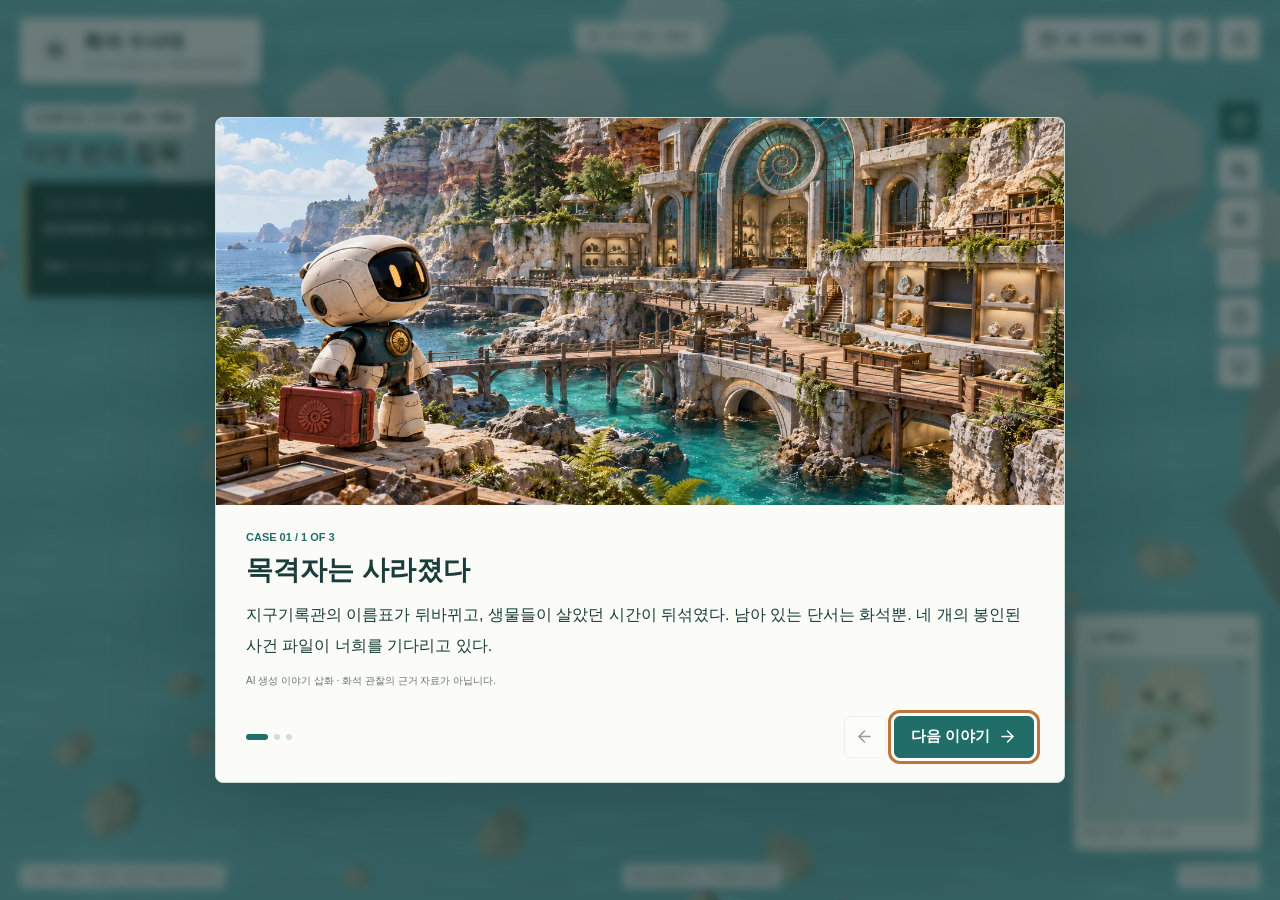
==== fossil-detectives/index.html @ 4c0cd59b "Polish learning landmarks and add isolated presentation mode" ====
<!doctype html>
<html lang="ko">
<head>
<meta charset="utf-8"><meta name="viewport" content="width=device-width,initial-scale=1,viewport-fit=cover">
<meta name="theme-color" content="#183d3a"><title>화석 수사대 | 시간이 뒤엉킨 날</title>
<link rel="icon" href="data:,">
<style>
:root{--ink:#193d3a;--muted:#657570;--paper:#f6f8f5;--line:#dce4df;--teal:#216e68;--coral:#be594a;--gold:#e6b950;--blue:#3b758f;--shadow:0 8px 32px #092e3224;color-scheme:light;font-family:'Pretendard','Malgun Gothic',sans-serif;font-size:15px;letter-spacing:0}*{box-sizing:border-box}body{margin:0;color:var(--ink);background:#c6e1e3}button,a,input,textarea,select{-webkit-tap-highlight-color:transparent}button,input,textarea,select{font:inherit}button,a{touch-action:manipulation}button{cursor:pointer;border:1px solid var(--line);color:var(--ink);background:#fff;border-radius:6px;min-height:42px;padding:10px 16px;font-weight:700;display:inline-flex;align-items:center;justify-content:center;gap:8px}button:hover{background:#edf4ef}button:disabled{cursor:default;opacity:.48}button:focus-visible,a:focus-visible,input:focus-visible,textarea:focus-visible,select:focus-visible{outline:3px solid #bd763e;outline-offset:3px}button.primary{background:var(--teal);color:#fff;border-color:var(--teal)}button.primary:hover{background:#18544f}button.accent{background:var(--gold);border-color:var(--gold)}a{color:#25678a}svg.lucide{width:19px;height:19px;stroke-width:1.8;flex-shrink:0}.icon{width:42px;height:42px;padding:9px}.icon[aria-pressed=true]{background:var(--teal);color:#fff}.hidden,[hidden]{display:none!important}.eyebrow{font-size:11px;font-weight:800;letter-spacing:0;text-transform:uppercase;color:var(--teal)}.muted{color:var(--muted)}h1,h2,h3,p{margin:0}p{line-height:1.8}#world{position:fixed;inset:0;width:100%;height:100%;touch-action:none;outline:none}#world canvas{width:100%;height:100%;display:block}.hud{position:fixed;z-index:4;pointer-events:none}.hud button,.hud select,.hud a,.hud canvas{pointer-events:auto}.topbar{top:18px;left:20px;right:20px;display:flex;justify-content:space-between;gap:12px;align-items:flex-start}.brand{display:flex;gap:12px;align-items:center;background:#ffffffec;border:1px solid #ffffffc0;box-shadow:var(--shadow);padding:10px 17px;border-radius:6px}.brandmark{width:34px;height:34px;border:1px solid #cedbd2;border-radius:50%;display:grid;place-items:center}.brand h1{font-size:19px}.brand small{display:block;color:var(--muted);font-size:10px;margin-top:3px;letter-spacing:0}.topactions{display:flex;gap:7px;align-items:center}.topactions button{box-shadow:var(--shadow);background:#fffffff0}.chaptertab{font-size:13px}.objective{top:105px;left:24px;max-width:300px}.objective .place{font-size:12px;font-weight:700;color:#305154;background:#ffffffda;display:inline-block;padding:5px 9px;border-radius:3px;margin-bottom:7px}.objective h2{font-size:24px;line-height:1.25;text-shadow:0 2px 9px #fff;margin-bottom:13px}.mission{background:#183d3af0;color:#fff;border-left:3px solid var(--gold);padding:14px 17px;box-shadow:var(--shadow);border-radius:0 5px 5px 0}.mission small{color:#b5d0c6;font-size:11px;display:block;margin-bottom:7px}.mission p{font-size:14px;line-height:1.6}.mission-bottom button{flex-shrink:0;white-space:nowrap}.mission-bottom{display:flex;justify-content:space-between;align-items:center;gap:12px;margin-top:10px}.mission-dots{display:flex;gap:5px}.mission-dots span{width:22px;height:3px;background:#64867f}.mission-dots span.done{background:var(--gold)}.mission-dots span.active{background:#e3efeb}.mission button{padding:6px 10px;font-size:12px;min-height:32px;background:#2d5752;border-color:#5e837b;color:white}.tools{top:100px;right:20px;display:flex;flex-direction:column;gap:7px}.tools button{background:#fffffff0;box-shadow:var(--shadow)}.tools .selected{background:var(--teal);color:#fff}.minimap{right:20px;bottom:50px;width:186px;background:#f7faf3ec;padding:9px;border:1px solid #ffffffa8;border-radius:6px;box-shadow:var(--shadow)}.minimap header{display:flex;justify-content:space-between;font-size:10px;font-weight:800;margin-bottom:5px}.minimap canvas{width:166px;height:166px;display:block;cursor:crosshair;touch-action:none}.minimap small{display:block;margin-top:3px;font-size:10px;color:var(--muted)}.interact{left:50%;bottom:54px;transform:translateX(-50%);white-space:nowrap}.interact button{background:#fff;box-shadow:var(--shadow);padding:12px 18px;font-size:15px;border:2px solid var(--gold);min-height:56px}.interact kbd{font:700 15px sans-serif;background:#e9efea;padding:5px 8px;border-radius:4px;margin-left:8px}.crosshair{position:fixed;left:50%;top:50%;color:white;pointer-events:none;opacity:.7;z-index:3;font-size:20px}.bottomline{left:20px;right:20px;bottom:12px;display:flex;justify-content:space-between;gap:15px;color:#42615c;font-size:10px}.bottomline span{background:#ffffffd9;padding:5px 8px;border-radius:3px}.compass{left:50%;top:22px;transform:translateX(-50%);font-size:11px;color:#234b4a;background:#ffffffda;padding:7px 15px;border-radius:4px}.toast{position:fixed;bottom:126px;left:50%;transform:translateX(-50%);z-index:50;background:#143d39f2;color:white;border:1px solid #638b7c;padding:13px 20px;border-radius:6px;max-width:min(580px,90vw);text-align:center;box-shadow:var(--shadow);font-size:14px}.worldlabel{position:absolute;transform:translate(-50%,-100%);pointer-events:none;text-align:center;white-space:nowrap;filter:drop-shadow(0 2px 3px #15392d33)}.worldlabel span{display:inline-block;background:#fffde8f0;color:#295048;border-radius:3px;padding:5px 9px;font-size:11px;font-weight:700;border:1px solid #ffffff}.worldlabel b{display:block;color:var(--gold);font-size:22px;text-shadow:0 1px 3px #16251d}.touchpad{left:20px;bottom:58px;width:124px;height:124px;display:grid;grid-template:repeat(3,1fr)/repeat(3,1fr);gap:3px}.touchpad button{padding:0;min-height:36px;background:#ffffffe5;touch-action:none}.touchpad .up{grid-area:1/2}.touchpad .left{grid-area:2/1}.touchpad .down{grid-area:3/2}.touchpad .right{grid-area:2/3}.touchpad .center{grid-area:2/2;background:#f0c866;color:#3e402b;font-size:10px;display:grid;place-items:center;border-radius:50%;width:24px;height:24px;align-self:center;justify-self:center}.touchpad{display:none}@media(pointer:coarse){.touchpad{display:grid}}
dialog{border:1px solid #d0ddd5;padding:0;border-radius:8px;max-width:calc(100vw - 32px);max-height:calc(100dvh - 32px);color:var(--ink);box-shadow:0 30px 100px #0b26274a;background:#fff}dialog::backdrop{background:#10272599;backdrop-filter:blur(5px)}.dialog-head{display:flex;justify-content:space-between;align-items:center;gap:15px;padding:20px 24px;border-bottom:1px solid var(--line)}.dialog-head h2{font-size:20px}.dialog-body{padding:24px;max-height:70dvh;overflow:auto}.dialog-body p{margin:10px 0}.dialog-actions{display:flex;justify-content:space-between;gap:10px;padding:16px 24px;border-top:1px solid var(--line)}#story{width:850px;background:#fbfcf7;overflow:auto}#story img{display:block;width:100%;height:min(43vh,420px);object-fit:cover}#story .story-copy{padding:22px 30px 12px}.story-copy h2{font-size:27px;margin:8px 0 12px}.story-copy p{font-size:16px;line-height:1.9}.story-copy .story-kind{font-size:10px;color:var(--muted);margin-top:10px}#story .dialog-actions{border:0;padding:14px 30px 24px;align-items:center}.progressline{display:flex;gap:6px}.progressline span{width:6px;height:6px;background:#d2ded4;border-radius:50%}.progressline span.on{background:var(--teal);width:22px;border-radius:3px}#npc{width:560px}.speaker{display:flex;align-items:center;gap:10px}.echo-face{width:47px;height:37px;background:#e5e4d5;border-radius:13px;display:flex;align-items:center;justify-content:center;gap:6px;box-shadow:inset 0 -4px #b9c6bd}.echo-face:before,.echo-face:after{content:'';width:5px;height:14px;background:#b7841b;border-radius:3px}.chapter-grid{display:grid;grid-template-columns:1fr 1fr;gap:14px}.chapter-choice{display:block;padding:0;overflow:hidden;text-align:left}.chapter-choice img{width:100%;aspect-ratio:16/9;object-fit:cover;display:block}.chapter-choice div{padding:14px}.chapter-choice small{font-size:11px;color:var(--muted)}.chapter-choice h3{font-size:16px;margin:5px 0}.checklist{display:grid;gap:13px;margin:16px 0}.checklist label{display:flex;align-items:flex-start;gap:9px;line-height:1.6}.checklist input{margin-top:5px;accent-color:var(--teal)}.record-row{border-bottom:1px solid var(--line);padding:18px 0}.record-row h3{font-size:16px;margin-bottom:8px}.record-row dl{margin:0}.record-row dt{font-size:12px;color:var(--muted);margin-top:10px}.record-row dd{margin:4px 0;font-size:14px;white-space:pre-wrap;overflow-wrap:anywhere}select,textarea,input[type=text],input[type=number]{border:1px solid #bbcfc5;background:#fff;color:var(--ink);border-radius:5px;padding:10px 12px;width:100%;min-height:44px}textarea{min-height:105px;resize:vertical;line-height:1.8}input[type=range]{width:100%;accent-color:var(--teal)}input[type=checkbox]{accent-color:var(--teal)}.field{display:block;margin:18px 0}.field>span{display:block;font-weight:700;font-size:14px;margin-bottom:8px}.field>small{display:block;color:var(--muted);font-size:12px;line-height:1.7;margin:7px 0}.note{padding:13px 17px;background:#edf5f1;border-left:3px solid var(--teal);font-size:13px;line-height:1.8;margin:16px 0}.note.warn{background:#fff5e3;border-color:#c39134}.pill{font-size:11px;color:var(--teal);background:#e5f2eb;padding:4px 7px;border-radius:3px}.pill.warn{color:#966520;background:#fcf0d7}#inquiry{background:#f6f8f5;min-height:100dvh}.inquiry-head{background:#fff;border-bottom:1px solid var(--line);padding:15px 28px;display:flex;align-items:center;justify-content:space-between;gap:20px;position:sticky;top:0;z-index:8}.inquiry-head a{display:flex;align-items:center;gap:8px;font-weight:700;font-size:14px;text-decoration:none}.inquiry-head small{color:var(--muted);font-size:11px}.inquiry-wrap{max-width:1100px;margin:auto;padding:38px 30px 90px}.inquiry-wrap h1{font-size:29px;line-height:1.35;margin:8px 0 15px}.inquiry-wrap h2{font-size:20px;margin:23px 0 14px}.inquiry-wrap h3{font-size:17px}.inquiry-title{padding-bottom:24px;border-bottom:1px solid var(--line);margin-bottom:26px}.inquiry-title p{font-size:15px;max-width:800px}.inquiry-content{display:grid;grid-template-columns:minmax(0,1.1fr) minmax(0,1fr);gap:35px}.inquiry-content>section{min-width:0}.inquiry-content img{max-width:100%}.inquiry-content figure{margin:0}.inquiry-content figcaption{font-size:11px;color:var(--muted);line-height:1.7;margin:8px 0}.reference-img{width:100%;display:block;border:1px solid var(--line);background:#fff}.source-link{font-size:12px;line-height:1.8}.source-link a{overflow-wrap:anywhere}.evidence-item{margin:13px 0;padding:15px 0;border-bottom:1px solid var(--line)}.evidence-item h3{font-size:15px;margin-bottom:7px}.evidence-item p{font-size:14px;line-height:1.8}.field-row{display:grid;grid-template-columns:1fr 1fr;gap:15px}.field-row .field{margin:10px 0}.submitbar{padding-top:24px;margin-top:26px;border-top:1px solid var(--line);display:flex;align-items:center;gap:12px;justify-content:space-between;flex-wrap:wrap}.save-indicator{font-size:12px;color:var(--muted)}.feedback{margin-top:13px;line-height:1.8;color:#8b4e28}.hint{background:#fff;padding:16px 20px;margin-top:20px;border:1px solid var(--line);border-radius:5px}.hint p{font-size:13px}.hint summary{cursor:pointer;font-size:14px;font-weight:700}.scale-strip{height:56px;display:flex;border:1px solid #95a9a1;margin:24px 0 8px;background:white}.scale-strip>div{height:100%;position:relative;border-right:1px solid white;min-width:0}.scale-legend{display:grid;grid-template-columns:1fr 1fr;gap:8px;font-size:12px}.swatch{display:inline-block;width:10px;height:10px;margin-right:6px}.timeline-editor{display:grid;grid-template-columns:1fr 80px;gap:10px;align-items:center;margin:9px 0}.photo-stage{height:340px;overflow:auto;background:#e7ece7;border:1px solid #cbd8d0;display:flex;align-items:flex-start;justify-content:flex-start}.photo-stage img{width:100%;height:100%;object-fit:contain;max-width:none;transform-origin:0 0;flex-shrink:0}.specimen-tabs{display:flex;gap:6px;margin-bottom:12px;flex-wrap:wrap}.specimen-tabs button{font-size:12px;min-height:36px;padding:7px 10px}.specimen-tabs button[aria-pressed=true]{background:var(--teal);color:white}.sketch{width:100%;height:210px;background:#fff;display:block;border:1px solid var(--line);border-radius:4px;touch-action:none}.sketch-tools{display:flex;gap:6px;justify-content:flex-end;margin:7px 0}.evidence-map{display:grid;grid-template-columns:repeat(4,1fr);gap:8px;margin:15px 0}.era-column{border-top:5px solid #69968b;background:#fff;padding:12px;border-radius:0 0 5px 5px;min-width:0}.era-column h3{font-size:14px}.era-column p{font-size:12px}.era-column textarea{font-size:12px;min-height:140px}.smallprint{font-size:11px;color:var(--muted);line-height:1.8}.loading{position:fixed;inset:0;background:#f2f7f1;z-index:3;display:flex;align-items:center;justify-content:center;flex-direction:column;gap:12px}.loading h2{font-size:22px}#app-credit{font-size:10px;color:#6e7e74;text-align:center;padding:20px;line-height:1.8}.tour-stage{font-size:13px;line-height:1.9;margin:12px 0}.tour-stage kbd{font:700 12px sans-serif;background:#e6ede7;padding:3px 5px;border-radius:3px}.settings-row{display:flex;gap:12px;align-items:center;margin:17px 0}.settings-row span{flex:1}.settings-row select{width:150px}.actionrow{display:flex;gap:8px;align-items:center;flex-wrap:wrap}.table-wrap{overflow-x:auto}table{width:100%;border-collapse:collapse;font-size:13px}th,td{border-bottom:1px solid var(--line);padding:12px 8px;text-align:left;vertical-align:top}th{color:var(--muted);font-weight:700;background:#edf3ef}#error-banner{position:fixed;z-index:100;inset:25%;background:#fff;padding:25px;border:2px solid #ac593f;border-radius:7px}#teacher .dialog-body{max-width:780px}.mobile-map-toggle{display:none}
@media(min-width:1000px){body.inquiry-mode{zoom:1.1}}@media(min-width:1000px) and (min-height:900px){body.inquiry-mode{zoom:1.35}}@media(max-width:800px){.topbar{top:12px;left:12px;right:12px}.brand{padding:9px 12px;gap:8px}.brand h1{font-size:16px}.brand small{font-size:9px}.brandmark{display:none}.topactions .btnlabel{display:none}.chaptertab{padding:8px 11px}.compass{display:none}.objective{left:14px;top:88px;max-width:250px}.objective h2{font-size:21px}.tools{right:12px;top:82px}.minimap{width:142px;bottom:48px;right:12px;padding:7px}.minimap canvas{width:126px;height:126px}.minimap small{display:none}.bottomline{left:12px;right:12px}.bottomline .credit-short{display:none}.inquiry-content{grid-template-columns:1fr;gap:22px}.inquiry-wrap{padding:25px 20px 65px}.inquiry-head{padding:12px 18px}.inquiry-wrap h1{font-size:26px}.evidence-map{grid-template-columns:1fr 1fr}.photo-stage{height:300px}}
@media(max-width:480px){.topactions{gap:4px}.topactions .chaptertab{min-width:54px}.topactions button{height:40px;min-height:40px}.topactions #journalBtn{display:none}.brand small{max-width:140px}.objective{top:82px;max-width:220px}.objective h2{font-size:19px;margin-bottom:9px}.mission{padding:11px 13px}.mission p{font-size:12px}.mission-bottom{margin-top:7px;gap:7px}.mission-dots span{width:17px}.tools{top:83px;right:10px}.tools button{width:37px;height:37px;min-height:37px}.minimap{width:115px;padding:5px}.minimap canvas{width:103px;height:103px}.minimap header{font-size:9px}.interact{bottom:194px;max-width:95vw}.interact button{font-size:13px;min-height:44px;padding:8px 11px}.interact kbd{display:none}.touchpad{width:114px;height:114px;left:12px;bottom:49px}.bottomline{font-size:9px}.bottomline .map-note{max-width:250px}.chapter-grid{grid-template-columns:1fr}#story img{height:30vh}#story .story-copy{padding:20px}.story-copy h2{font-size:23px}.story-copy p{font-size:14px}.dialog-actions{padding:14px 20px}#story .dialog-actions{padding:10px 20px 20px}.dialog-body{padding:19px}.dialog-head{padding:15px 19px}.dialog-head h2{font-size:18px}.inquiry-wrap{padding:24px 16px 60px}.inquiry-head small{display:none}.field-row{grid-template-columns:1fr}.evidence-map{grid-template-columns:1fr}.submitbar{align-items:stretch}.submitbar button{width:100%}.photo-stage{height:265px}.toast{bottom:247px;font-size:12px}.inquiry-title{margin-bottom:19px}.inquiry-title p{font-size:14px}}
@media(max-height:550px) and (min-width:600px){.objective{top:80px;max-width:230px}.objective h2{font-size:17px;margin-bottom:6px}.mission{padding:9px 12px}.mission p{font-size:12px}.minimap{bottom:35px;width:120px}.minimap canvas{width:100px;height:100px}.tools{top:80px;flex-direction:row}.tools button{width:34px;height:34px;min-height:34px}.interact{bottom:43px}.touchpad{bottom:36px;width:108px;height:108px}.bottomline{bottom:5px}#story{width:850px;display:grid;grid-template-columns:1fr 1fr}#story:not([open]){display:none}#story img{height:100%;min-height:270px;grid-row:1/3}#story .story-copy{padding:16px 20px 5px}.story-copy h2{font-size:21px}.story-copy p{font-size:13px}#story .dialog-actions{padding:9px 20px 15px}.brand{padding:7px 11px}}
@media(max-height:550px) and (min-width:600px){.objective .place{display:none}.mission-dots span{width:17px}}
@media(prefers-reduced-motion:reduce){*{scroll-behavior:auto!important;animation:none!important;transition:none!important}}
@media print{body{background:white}.hud,#world,dialog,.inquiry-head,.submitbar,.hint,.sketch-tools{display:none!important}#inquiry{display:block!important}.inquiry-wrap{padding:0;max-width:none}textarea{height:auto;min-height:80px}.inquiry-content{display:block}#printout{display:block!important;white-space:pre-wrap;line-height:1.8;color:black;font-size:12px}body.print-records #inquiry{display:none!important}}
.destination-list{display:grid;grid-template-columns:1fr 1fr;gap:9px}.destination{justify-content:flex-start;text-align:left;min-width:0;padding:12px}.destination>span:nth-child(2){flex:1;min-width:0}.destination b{display:block;font-size:13px;overflow-wrap:anywhere}.destination small{display:block;font-size:11px;color:var(--muted);margin-top:4px}.destination-badge{display:grid;place-items:center;background:#e3efe5;width:30px;height:30px;flex-shrink:0;border-radius:4px}.minimap header{align-items:center}.minimap #destinationsBtn{min-height:28px;padding:2px 4px;gap:3px;font-size:10px;background:transparent;border:0}.minimap #destinationsBtn svg{width:14px;height:14px}@media(max-width:480px){.destination-list{grid-template-columns:1fr}.minimap #destinationsBtn{font-size:9px}}
.opening-view{position:fixed;inset:0;z-index:25;pointer-events:none;border-top:34px solid #132c32;border-bottom:34px solid #132c32}.opening-caption{position:absolute;left:5%;right:5%;bottom:5%;padding:20px 24px;background:#142f35ed;color:#fff;max-width:740px;border-left:4px solid #e6b950}.opening-caption h2{font-size:27px;margin:8px 0}.opening-caption p{font-size:16px;line-height:1.7}.opening-caption small{color:#e3c777}.opening-view button{position:absolute;right:20px;top:18px;pointer-events:auto}.opening-track{height:3px;background:#ffffff35;margin-top:15px}.opening-track i{display:block;height:100%;background:#e6b950;width:0}.touring .hud,.touring .crosshair{visibility:hidden}@media(max-width:600px){.opening-caption{padding:15px;bottom:10%}.opening-caption h2{font-size:21px}.opening-caption p{font-size:14px}}
</style>
<link rel="stylesheet" href="assets/evidence/marine-guide.css">
<link rel="stylesheet" href="assets/presentation/tools.css"><script src="assets/presentation/tools.js"></script><script src="assets/presentation/fossil.js"></script>
</head>
<body>
<div id="mapApp">
<div id="world" tabindex="0" aria-label="화석 수사대 탐사 공간"></div>
<div id="loading" class="loading"><span class="eyebrow">FOSSIL DETECTIVES</span><h2>지구의 기록을 여는 중</h2><p>시간이 뒤엉킨 날</p></div>
<div id="labels" class="hud" style="inset:0"></div>
<header class="hud topbar"><div class="brand"><div class="brandmark"><i data-lucide="shell"></i></div><div><h1>화석 수사대</h1><small>시간이 뒤엉킨 날 · ECHO ARCHIVE</small></div></div><div class="topactions"><button id="chapterBtn" class="chaptertab" title="사건 파일 선택"><i data-lucide="folder-open"></i><span id="chapterNumber">01</span><span class="btnlabel">사건 파일</span></button><button id="journalBtn" class="icon" title="수사 기록" aria-label="수사 기록"><i data-lucide="notebook-pen"></i></button><button id="settingsBtn" class="icon" title="설정" aria-label="설정"><i data-lucide="sliders-horizontal"></i></button></div></header>
<div class="hud compass" id="compass">N · 지구 생명 기록관</div>
<aside class="hud objective"><span class="place" id="place">CASE 01 / 생명 기록관</span><h2 id="chapterName">다섯 번의 침묵</h2><div class="mission"><small id="missionLabel">현재 임무</small><p id="missionText">ECHO에게 사건 파일 받기</p><div class="mission-bottom"><div class="mission-dots" id="missionDots"></div><button id="cruiseBtn" title="현재 임무 장소로 자동 이동"><i data-lucide="navigation"></i><span id="cruiseText">다음 장소</span></button></div></div></aside>
<div class="hud tools"><button class="icon selected" id="overviewBtn" title="탐사 시점" aria-label="탐사 시점"><i data-lucide="orbit"></i></button><button class="icon" id="followBtn" title="캐릭터 뒤에서 보기" aria-label="캐릭터 뒤에서 보기"><i data-lucide="footprints"></i></button><button class="icon" id="firstBtn" title="1인칭 시점" aria-label="1인칭 시점"><i data-lucide="eye"></i></button><button class="icon" id="fullBtn" title="전체 화면" aria-label="전체 화면"><i data-lucide="maximize"></i></button><button class="icon" id="helpBtn" title="조작 안내" aria-label="조작 안내"><i data-lucide="circle-help"></i></button></div>
<div id="crosshair" class="crosshair hidden">+</div>
<div class="hud touchpad" aria-label="이동 버튼"><button class="up" data-move="w" aria-label="앞으로"><i data-lucide="chevron-up"></i></button><button class="left" data-move="a" aria-label="왼쪽으로"><i data-lucide="chevron-left"></i></button><span class="center">N</span><button class="right" data-move="d" aria-label="오른쪽으로"><i data-lucide="chevron-right"></i></button><button class="down" data-move="s" aria-label="뒤로"><i data-lucide="chevron-down"></i></button></div>
<div class="hud interact hidden" id="interact"><button id="interactBtn"><i data-lucide="messages-square"></i><span id="interactText">ECHO와 대화하기</span><kbd>E</kbd></button></div>
<aside class="hud minimap"><header><button id="destinationsBtn" title="목적지 목록" aria-label="목적지 목록"><i data-lucide="list"></i> 목적지</button><span id="mapProgress">0 / 4</span></header><canvas id="minimap" width="332" height="332" aria-label="탐사 경로 지도. 목적지 선택" tabindex="0"></canvas><small id="routeStatus">기록관 해안 탐사로</small></aside>
<footer class="hud bottomline"><span class="map-note">가상 기록관 · 지층과 경관은 탐사용 재구성</span><span class="credit-short">AI와과학을IT다 · © 2026 조승재</span><span id="savedState">이 기기에 저장</span></footer>
</div>
<main id="inquiry" hidden><header class="inquiry-head"><a id="mapReturn" href="./"><i data-lucide="arrow-left"></i>탐사 현장으로</a><small>화석 수사대 / 증거 분석실</small><button id="inquiryJournal" class="icon" title="이전 수사 기록" aria-label="이전 수사 기록"><i data-lucide="notebook-pen"></i></button></header><article class="inquiry-wrap" id="inquiryBody"></article><footer id="app-credit">© 2026 조승재(과학이조선생) · 해누리중학교 · AI와과학을IT다<br>시나리오: 제공된 「화석 수사대: 시간이 뒤엉킨 날」 · 최종 업데이트 2026-10-12</footer></main>
<dialog id="story" aria-labelledby="storyTitle"><img id="storyImage" alt="ECHO와 지구기록관의 가상 이야기 장면"><div class="story-copy"><span class="eyebrow" id="storyKicker"></span><h2 id="storyTitle"></h2><p id="storyText"></p><p class="story-kind">AI 생성 이야기 삽화 · 화석 관찰의 근거 자료가 아닙니다.</p></div><div class="dialog-actions"><div class="progressline" id="storyDots"></div><div class="actionrow"><button id="storyPrev" class="icon" aria-label="이전 이야기" title="이전 이야기"><i data-lucide="arrow-left"></i></button><button id="storyNext" class="primary">다음 이야기 <i data-lucide="arrow-right"></i></button></div></div></dialog>
<dialog id="npc" aria-labelledby="npcTitle"><header class="dialog-head"><div class="speaker"><div class="echo-face"></div><div><span class="eyebrow" id="npcRole">기록 안내 로봇</span><h2 id="npcTitle">ECHO</h2></div></div><button class="icon" data-close="npc" aria-label="대화 닫기"><i data-lucide="x"></i></button></header><div class="dialog-body"><p id="npcText"></p><div id="npcNote" class="note"></div></div><div class="dialog-actions"><button data-close="npc">나중에</button><button id="npcAction" class="primary">사건 파일 받기<i data-lucide="arrow-right"></i></button></div></dialog>
<dialog id="chapters" aria-labelledby="chaptersTitle"><header class="dialog-head"><div><span class="eyebrow">EARTH ARCHIVE</span><h2 id="chaptersTitle">네 개의 사건 파일</h2></div><button class="icon" data-close="chapters" aria-label="닫기"><i data-lucide="x"></i></button></header><div class="dialog-body"><div class="chapter-grid" id="chapterGrid"></div></div></dialog>
<dialog id="journal" aria-labelledby="journalTitle" style="width:750px"><header class="dialog-head"><h2 id="journalTitle">수사 기록</h2><button class="icon" data-close="journal" aria-label="닫기"><i data-lucide="x"></i></button></header><div class="dialog-body" id="journalBody"></div><div class="dialog-actions"><button id="exportBtn"><i data-lucide="download"></i>기록 내보내기</button><button id="printBtn"><i data-lucide="printer"></i>인쇄</button></div></dialog>
<dialog id="settings" aria-labelledby="settingsTitle" style="width:440px"><header class="dialog-head"><h2 id="settingsTitle">탐사 설정</h2><button class="icon" data-close="settings" aria-label="닫기"><i data-lucide="x"></i></button></header><div class="dialog-body"><label class="settings-row"><span>그래픽</span><select id="quality"><option value="standard">표준</option><option value="high">고화질</option><option value="low">경량</option></select></label><label class="settings-row"><span>환경 움직임</span><input id="motion" type="checkbox" checked></label><label class="settings-row"><span>이동 속도</span><select id="speed"><option value="4.5">천천히</option><option value="7">보통</option><option value="11">빠르게</option></select></label><div class="actionrow"><button id="replayBtn"><i data-lucide="book-open"></i>이야기 다시 보기</button><button id="teacherBtn"><i data-lucide="presentation"></i>교사 자료</button></div><label class="field"><span>기록 가져오기</span><input type="file" id="importFile" accept="application/json,.json"></label><p class="smallprint">이 기기의 브라우저에 저장됩니다. 서버·AI API·학급 공유에는 연결되어 있지 않습니다.</p></div></dialog>
<dialog id="help" aria-labelledby="helpTitle" style="width:520px"><header class="dialog-head"><h2 id="helpTitle">첫 탐사 안내</h2><button class="icon" data-close="help" aria-label="닫기"><i data-lucide="x"></i></button></header><div class="dialog-body"><p>길 끝에는 답이 아니라, 확인할 증거가 있어.</p><div class="tour-stage"><strong>1. 이동</strong><br><kbd>W A S D</kbd> 또는 방향키. 태블릿은 왼쪽 아래 방향 버튼.</div><div class="tour-stage"><strong>2. 둘러보기</strong><br>빈 공간을 누른 채 드래그하면 좌우·상하 시점이 바뀝니다. 휠로 거리를 조절합니다.</div><div class="tour-stage"><strong>3. 조사</strong><br>표식 가까이에서 <kbd>E</kbd> 또는 ‘조사하기’. 탐구는 별도 분석 화면에서 이어집니다.</div><div class="tour-stage"><strong>4. 길이 낯설다면</strong><br>‘다음 장소’ 또는 미니맵의 번호를 선택하세요. 자동 이동 중 방향키를 누르면 직접 이동합니다.</div><p class="smallprint">이동 속도·힌트 사용·탐사 순서는 평가 점수가 아닙니다.</p></div><div class="dialog-actions"><button data-close="help">직접 탐사</button><button id="tourGo" class="primary">ECHO에게 이동<i data-lucide="navigation"></i></button></div></dialog>
<dialog id="teacher" aria-labelledby="teacherTitle"><header class="dialog-head"><h2 id="teacherTitle">수업 운영 · 자료 출처</h2><button class="icon" data-close="teacher" aria-label="닫기"><i data-lucide="x"></i></button></header><div class="dialog-body" id="teacherBody"></div></dialog>
<dialog id="destinations" aria-labelledby="destinationTitle"><header class="dialog-head"><h2 id="destinationTitle">탐사 목적지</h2><button class="icon" data-close="destinations" aria-label="닫기"><i data-lucide="x"></i></button></header><div class="dialog-body" id="destinationBody"></div></dialog>
<section id="openingView" class="opening-view" aria-label="탐사 현장 도입" hidden><button id="openingSkip"><i data-lucide="skip-forward"></i>탐사 시작</button><div class="opening-caption"><small id="openingCount"></small><h2 id="openingTitle"></h2><p id="openingText"></p><div class="opening-track"><i id="openingProgress"></i></div></div></section>
<div id="toast" class="toast hidden" role="status" aria-live="polite"></div><div id="printout" hidden></div><div id="error-banner" hidden></div>
<script src="vendor/three.min.js"></script><script src="vendor/lucide.min.js"></script><script src="assets/evidence/marine-guide.js"></script><script src="assets/evidence/scaffolds.js"></script>
<script>
'use strict';
const $=id=>document.getElementById(id), esc=s=>String(s??'').replace(/[&<>"']/g,c=>({'&':'&amp;','<':'&lt;','>':'&gt;','"':'&quot;',"'":'&#39;'}[c]));
const SAVE='fossil-detectives-v1', params=new URLSearchParams(location.search), isInquiry=location.pathname.endsWith('/inquiry.html')||params.get('view')==='inquiry';
const PRESENTATION=params.get('presentation')==='1';
const recordStore=()=>PRESENTATION?sessionStorage:localStorage,RECORD_KEY=PRESENTATION?'fossil-presentation-v1':SAVE;
const fresh=()=>({schema:1,chapter:1,accepted:{},done:{},records:{},intro:{},endings:{},positions:{},sketches:{},visitedWindows:{},settings:{quality:'standard',motion:!matchMedia('(prefers-reduced-motion: reduce)').matches,speed:7},time:Date.now()});
let state=fresh(),storageOK=true;
try{const saved=JSON.parse(recordStore().getItem(RECORD_KEY)||'null');if(saved&&saved.schema===1){state={...fresh(),...saved,settings:{...fresh().settings,...saved.settings}};for(const k of ['accepted','done','records','intro','endings','positions','sketches'])if(!state[k]||typeof state[k]!=='object'||Array.isArray(state[k]))state[k]={};}}catch(e){storageOK=false;}
const validChapter=n=>Number.isInteger(Number(n))&&Number(n)>=1&&Number(n)<=4;
let chapter=validChapter(params.get('chapter'))?Number(params.get('chapter')):validChapter(params.get('map-preview'))?Number(params.get('map-preview')):validChapter(state.chapter)?Number(state.chapter):1;
const key=(c,s)=>c+'-'+s;
function save(){state.time=Date.now();try{recordStore().setItem(RECORD_KEY,JSON.stringify(state));storageOK=true;}catch(e){storageOK=false;}$('savedState').textContent=storageOK?(PRESENTATION?'발표 모드 · 임시 기록':'이 기기에 저장'):'저장 불가 · 기록 내보내기 필요';document.querySelectorAll('.save-indicator').forEach(x=>x.textContent=storageOK?(PRESENTATION?'발표용 임시 기록 · 학생 기록과 분리':'이 기기에 자동 저장됨'):'저장 공간을 확인하고 기록을 내보내세요');}
function icons(){if(window.lucide)lucide.createIcons();}
let toastTimer;function toast(s){$('toast').textContent=s;$('toast').classList.remove('hidden');clearTimeout(toastTimer);toastTimer=setTimeout(()=>$('toast').classList.add('hidden'),3600);}
function openDialog(id){document.querySelectorAll('dialog[open]').forEach(d=>d.close());clearMovement();$(id).showModal();icons();}function closeDialog(id){$(id).close();clearMovement();}
const SOURCES={graph:'https://silurian-reef.fieldmuseum.org/narrative/474',time:'https://stratigraphy.org/chart/',ocean:'https://ocean.si.edu/through-time/ocean-through-time',permian:'https://profiles.si.edu/display/sro_149827',impact:'https://naturalhistory.si.edu/education/teaching-resources/paleontology/mass-extinction-large-dinosaurs-and-more',fossils:'https://www.bgs.ac.uk/discovering-geology/fossils-and-geological-time/fossils/',trilobite:'https://www.bgs.ac.uk/discovering-geology/fossils-and-geological-time/trilobites/',ammonite:'https://www.bgs.ac.uk/discovering-geology/fossils-and-geological-time/ammonites/',coral:'https://www.bgs.ac.uk/discovering-geology/fossils-and-geological-time/corals/',graptolite:'https://www.bgs.ac.uk/discovering-geology/fossils-and-geological-time/graptolites/'};
const CHAPTERS=[null,
{name:'다섯 번의 침묵',place:'지구 생명 기록관',theme:'해안 절벽 · 지층 회랑',question:'생물의 기록이 급격히 줄어든 이유는 무엇일까?',color:'#b4614c',steps:['침묵의 구간 찾기','원인 가설 회의','증거 심사','조사 결과 보고'],time:['5–15분','15–27분','27–42분','42–50분'],nodes:[[0,0,46],[0,0,33],[-26,1,13],[0,3,-7],[32,5,-19],[7,7,-39],[-17,7,-40]],edges:[[0,1],[1,2,-13,28],[2,3,-20,-4],[3,4,20,-2],[4,5,28,-38],[5,6],[6,2,-37,-14],[1,3,13,18]],intro:[['목격자는 사라졌다','지구기록관의 이름표가 뒤바뀌고, 생물들이 살았던 시간이 뒤섞였다. 남아 있는 단서는 화석뿐. 네 개의 봉인된 사건 파일이 너희를 기다리고 있다.'],['화면의 설명을 그대로 믿지 마','나는 기록 안내 로봇 ECHO. 생명 기록에서 다섯 개의 이상 구간을 발견했어. 오류인지, 실제 사건인지 아직 판단할 수 없어. 먼저 어떤 일이 일어났는지 확인해 줘.'],['첫 임무는 원인 맞히기가 아니야','해안의 생명 기록대에서 그래프의 두 축을 확인하자. 무엇이 줄었는지, 그 뒤에는 어떻게 달라지는지. 그 관찰이 첫 번째 증거야.']],ending:['첫 번째 사건 기록 보존','감소를 확인한 것과 원인을 설명한 것은 달랐어. 아직 필요한 증거도 남겨 뒀지? 그런데 사건의 시대 순서마저 뒤섞였어. 다음은 시간 저장소야.'],npc:['기록 감소가 곧 자료 오류일까? 먼저 그래프가 무엇을 세었는지 확인하자. 과의 수는 생물 개체 수와 달라.','다섯 가설의 뜻과 두 사건의 단서를 준비했어. 한 사건을 골라 설명해 보자. 아직 근거가 부족하면 보류해도 괜찮아.','준비된 증거가 직접 보여 주는 사실부터 적어 줘. 네 해석은 다른 칸에. 가설을 바꾸거나 판단을 보류해도 괜찮아.','확인한 사실, 잠정 설명, 추가 확인 사항. 세 가지를 연결해서 다음 수사대가 읽을 수 있는 기록을 남기자.']},
{name:'시간이 뒤섞인 방',place:'지질시대 시간 저장소',theme:'나선형 회랑 · 네 시대의 창',question:'화석은 과거의 시간과 환경을 어떻게 알려 줄까?',color:'#397d8c',steps:['진짜 기록 찾기','시간의 길이 복구','두 개의 단서함','시간 기록 승인'],time:['5–15분','15–27분','27–42분','42–50분'],nodes:[[0,0,48],[-5,0,34],[-32,2,12],[-5,4,-13],[31,5,3],[22,7,-27],[-8,7,-38]],edges:[[0,1],[1,2,-25,33],[2,3,-32,-11],[3,4,20,-10],[4,5,38,-12],[5,6,12,-41],[6,3],[1,4,21,31]],intro:[['네 시대를 똑같이 나눴어','시간 저장소를 복구했어. 선캄브리아시대, 고생대, 중생대, 신생대. 네 칸을 같은 길이로 만들면 되겠지? ...잠깐, 이 기록은 검토가 필요하다고 떠.'],['순서만 맞히면 끝날까?','시간의 길이와 화석이 주는 단서를 다시 살펴보자. 몸이 남은 화석, 발자국, 그럴듯한 복원 그림. 이 셋은 같은 종류의 자료일까?']],ending:['시간은 자리를 찾았지만','어떤 화석을 어떤 질문의 근거로 쓰는지 기록했어. 이제 표본실로 가자. 화석에 붙은 설명과 복원 모형이 서로 맞지 않는다는 신고가 들어왔어.'],npc:['몸의 일부가 남아야만 화석일까? 발자국도 옛 생물이 남긴 기록일 수 있어. 복원 그림과 실제 흔적은 구분해 줘.','100cm의 지구 시간 띠를 복구하자. 네 시대가 같은 길이라는 내 가정을 자료로 고쳐 줘.','언제 만들어졌는가, 어떤 환경이었는가. 같은 표본이라도 지금 어떤 질문을 하는지가 중요해.','산호 화석 하나로 정확한 연도를 안다는 보고서가 있어. 어떤 부분을 바꾸어야 할까?']},
{name:'표본실의 거짓말',place:'Paleo Explorer 화석 분석실',theme:'석회암 발굴장 · 유리 표본 회랑',question:'관찰한 사실과 복원하면서 덧붙인 것은 어떻게 다를까?',color:'#477a60',steps:['관찰 훈련','네 표본 조사','복원 기록 검증','잘못된 보고서 수정'],time:['5–10분','10–30분','30–42분','42–50분'],nodes:[[-29,0,43],[-26,0,32],[-34,2,7],[-9,4,-17],[24,6,-14],[30,4,19],[7,4,34]],edges:[[0,1],[1,2,-38,23],[2,3,-32,-12],[3,4,9,-30],[4,5,40,3],[5,6,30,35],[6,1,-6,32],[3,6,-4,13]],intro:[['그럴듯하면 사실일까?','복원 모형은 근사해. 하지만 표본에서 보이지 않는 색과 살까지 확정 정보로 등록해 버린 기록이 있어. 오늘은 감상보다 검증이 필요한 날이야.'],['스케치북의 두 칸','한 칸에는 직접 본 것, 다른 칸에는 그 근거로 추리한 것. 네 표본을 돌아보고, 복원에 덧붙은 설명을 확인해 줘. 보이지 않는 것은 보이지 않는다고 남겨도 괜찮아.']],ending:['설명에도 근거가 필요해','모든 복원이 틀렸다는 뜻은 아니야. 어느 부분이 어떤 자료로 뒷받침되는지 구분한 거지. 이제 기록들을 하나의 지구 이야기로 연결할 시간이야.'],npc:['“주름이 보인다”와 “얕은 바다에서 살았다”는 같은 종류의 문장일까? 관찰과 추론부터 구분해 보자.','삼엽충, 암모나이트, 양치식물, 조개. 네 표본을 모둠이 나누어 조사하고, 한 표본은 네가 자세히 기록해 줘.','화석과 복원 모형에서 같은 구조를 찾아봐. 모형의 색, 온전한 모양, 입체감은 모두 같은 확실성을 가질까?','틀렸다고 표시하는 데서 끝내지 말자. 어떤 근거가 더 필요하고, 어느 정도까지 말할 수 있는지 문장을 고쳐 줘.']},
{name:'지구의 기억을 연결하라',place:'지구 기억 복원실',theme:'계단식 정원 · 열린 기억 천문대',question:'환경 변화와 생물의 변천을 어떤 증거로 연결할까?',color:'#ad7950',steps:['지구 기록 통합','변화의 연결 고리','동료 검증','개인 탐구 이야기'],time:['5–17분','17–29분','29–37분','37–50분'],nodes:[[-15,0,50],[-14,0,37],[-31,3,12],[-6,6,-16],[31,7,-6],[19,9,-38],[-10,9,-40]],edges:[[0,1],[1,2,-34,30],[2,3,-35,-10],[3,4,20,-22],[4,5,40,-29],[5,6],[6,3,-20,-30],[1,4,19,31]],intro:[['이름은 돌아왔지만','사건 기록, 시간 기록, 화석 관찰 기록은 보존됐어. 하지만 환경과 생물이 어떻게 바뀌었는지 연결한 설명은 아직 비어 있어.'],['마지막 복구 요청','이어진 두 시대 이상을 골라 기록을 연결하자. 모든 화살표 옆에는 근거를. 확실하지 않은 연결은 가설로 남겨 두자. 모르는 것이 남아 있어도 정직한 기록은 완성할 수 있어.']],ending:['목격자는 없어도 괜찮았다','너희는 사라진 이름만 되찾은 것이 아니야. 그 생물이 어떤 세계에서 살았고, 그 세계가 어떻게 달라졌는지 설명하는 기록을 남겼어. 화석에 남은 증거를, 우리가 연결했으니까.'],npc:['앞선 기록과 비교 해설을 펼쳐 줘. 두 시대가 만나는 경계 하나를 골라 환경과 생물의 변화를 연결하자. 모르는 시대의 칸은 비워 두어도 돼.','순서대로 놓았다는 것만으로 원인과 결과가 되는 건 아니야. 두 사건 사이를 잇는 설명과 근거가 필요해.','이웃 모둠에게 네 설명을 들려줘. 지지할 부분과 더 확인할 부분을 구분하고, 받은 질문으로 기록을 고치자.','너만의 탐구 제목과 보고서 설계도를 남겨 줘. 마지막에는 화석이 왜 중요한 단서인지 네 말로 설명해 줘.']}
];
const SPECIMENS=[{id:'trilobite',name:'삼엽충',label:'Calymene blumenbachii',author:'Amgueddfa Cymru – Museum Wales',license:'CC BY-SA 4.0',lic:'https://creativecommons.org/licenses/by-sa/4.0/',url:'https://commons.wikimedia.org/wiki/File:Amgueddfa_Cymru_-_Calymene_blumenbachii_-_211813.jpeg',context:'고생대 삼엽충 표본. 보이는 마디와 몸의 구획을 관찰한다.'},{id:'ammonite',name:'암모나이트',label:'Lyme Regis 해안 표본',author:'FluffyBiscuit',license:'CC BY 3.0',lic:'https://creativecommons.org/licenses/by/3.0/',url:'https://commons.wikimedia.org/wiki/File:Ammonite-Fossil.jpg',context:'암석에 남은 껍데기. 망치는 크기 비교용이지만 망치 길이가 없으면 정확한 길이는 알 수 없다.'},{id:'fern',name:'양치식물',label:'Pecopteris',author:'James St. John',license:'CC BY 2.0',lic:'https://creativecommons.org/licenses/by/2.0/',url:'https://commons.wikimedia.org/wiki/File:Pecopteris_carbonized_fossil_ferns_(Pennsylvanian)_(15359852239).jpg',context:'후기 석탄기 이암의 탄화 흔적. 원본 설명에 사진 가로 폭이 10.6cm로 제시되어 있다.'},{id:'bivalve',name:'조개',label:'Amussiopecten pasinii',author:'Ghedoghedo',license:'CC BY-SA 3.0',lic:'https://creativecommons.org/licenses/by-sa/3.0/',url:'https://commons.wikimedia.org/wiki/File:Amussiopecten_pasinii.JPG',context:'이매패류 화석. 사진에서 직접 확인되는 껍데기 형태와 방사상 무늬에 주목한다.'}];
const ERAS=['선캄브리아시대','고생대','중생대','신생대'],ERA_COLORS=['#748d9c','#568c76','#d8ae57','#c67b65'];
const ERA_WINDOWS=[
 {title:'미생물의 해안',era:0,point:[-54,2,-5],from:2,bend:[-47,8],question:'층층이 쌓인 구조만으로 무엇까지 말할 수 있을까?',text:'이 복원 창은 스트로마톨라이트를 주제로 삼은 가상 해안이야. 실제 표본의 층상 구조와 지질 맥락을 확인해야 미생물의 활동과 연결할 수 있어. 여기 보이는 색과 바닷물 깊이는 관찰 자료가 아니야.',limit:'선캄브리아시대 전체가 한 모습이었던 것은 아닙니다. 이 구역에는 나무·꽃·풀을 배치하지 않았습니다.',source:'https://www.nps.gov/subjects/fossils/fossils-through-geologic-time.htm'},
 {title:'고생대의 숲 기록',era:1,point:[-43,4,-29],from:3,bend:[-24,-28],question:'잎의 흔적으로 숲 전체를 복원할 수 있을까?',text:'고생대 후기의 식물 기록에서 영감을 받은 전시야. 잎의 무늬는 형태를 설명하는 단서가 될 수 있지만, 숲의 밀도와 정확한 기후는 다른 증거도 필요해.',limit:'양치식물이 고생대에만 살았다는 뜻은 아닙니다. 식물의 형태만으로 정확한 지질 연대를 정하지 않습니다.',source:'https://www.nps.gov/subjects/fossils/evolution-on-land.htm'},
 {title:'중생대의 숲 기록',era:2,point:[49,3,30],from:4,bend:[49,13],question:'비슷한 식물이 보이면 같은 시대일까?',text:'침엽수 중심의 가상 복원 풍경이야. 침엽수는 오늘날에도 있어. 숲의 모습만 보고 중생대라고 단정하지 말고, 함께 발견되는 화석과 지층 정보를 확인해 보자.',limit:'중생대의 모든 지역이 같은 숲이었다는 뜻은 아닙니다. 시대를 판단할 때 생존 범위와 산출 지층을 함께 봅니다.',source:'https://www.nps.gov/subjects/fossils/plant-fossils.htm'},
 {title:'신생대의 잎 기록',era:3,point:[44,6,-22],from:5,bend:[37,-34],question:'익숙한 풍경이면 오늘날과 같은 환경일까?',text:'넓은 잎의 나무와 잎 표본을 비교하는 가상 전시야. 익숙해 보이는 숲에도 지역과 시기에 따른 차이가 있어. 잎 화석과 다른 자료를 연결해 환경을 설명해 보자.',limit:'꽃식물은 신생대에 처음 생긴 것이 아닙니다. 잎의 모양 하나로 온도나 강수량을 확정하지 않습니다.',source:'https://www.nps.gov/subjects/fossils/diversification-of-life.htm'}
];
for(const w of ERA_WINDOWS){const i=CHAPTERS[2].nodes.length;CHAPTERS[2].nodes.push(w.point);CHAPTERS[2].edges.push([w.from,i,...w.bend]);}
function eraWindow(node){return chapter===2&&node>=7?ERA_WINDOWS[node-7]:null;}
function nodeLabel(node){return node===1?'ECHO':node===6?'시간 관문':eraWindow(node)?.title||CHAPTERS[chapter].steps[node-2];}
function nodeBadge(node){return node===1?'E':node===6?'›':eraWindow(node)?String.fromCharCode(65+node-7):String(node-1);}
function inspectEra(node){
 const w=eraWindow(node);if(!w)return;autoRoute=[];
 $('npcTitle').textContent=w.title;$('npcRole').textContent=ERAS[w.era]+' · 복원 창 '+nodeBadge(node);
 $('npcText').textContent=w.text;
 $('npcNote').innerHTML='<b>'+esc(w.question)+'</b><p>'+esc(w.limit)+'</p><p class="smallprint">가상 복원 풍경 · 실측 표본이나 연대 측정 자료가 아닙니다.</p><a href="'+esc(w.source)+'" target="_blank" rel="noopener">근거 자료 · 미국 국립공원관리청</a>';
 $('npcAction').innerHTML='두 개의 단서함으로 <i data-lucide="navigation"></i>';
 $('npcAction').onclick=()=>{closeDialog('npc');goNode(4);};
 state.visitedWindows=state.visitedWindows||{};state.visitedWindows[w.era]=true;save();openDialog('npc');
}
function showDestinations(){
 const routes=CHAPTERS[chapter].nodes.slice(1).map((_,j)=>{const i=j+1,w=eraWindow(i),done=w?state.visitedWindows?.[w.era]:i>=2&&i<=5&&state.done[key(chapter,i-2)];return '<button class="destination" data-destination="'+i+'"><span class="destination-badge">'+esc(nodeBadge(i))+'</span><span><b>'+esc(nodeLabel(i))+'</b><small>'+(w?'선택 관람 · '+ERAS[w.era]:i===1?'사건 안내':i===6?'다음 사건 / 기록 보관':'필수 탐구 '+(i-1))+(done?' · 확인한 기록':'')+'</small></span><i data-lucide="navigation"></i></button>';}).join('');
 $('destinationBody').innerHTML='<p class="smallprint">필수 탐구는 숫자 1–4, 시대별 복원 창은 선택 관람입니다.</p><div class="destination-list">'+routes+'</div>';
 $('destinationBody').querySelectorAll('[data-destination]').forEach(b=>b.onclick=()=>{closeDialog('destinations');goNode(Number(b.dataset.destination));});openDialog('destinations');
}
// The source scenario's rounded teaching ratios are preserved, not silently replaced with current boundaries.
const RATIOS=[88.2,6.3,4.1,1.4];
let scene,camera,renderer,world,player,echo,water,autoRoute=[],nearest=null,stationLabels=[],navSamples=[],navNodes=[],navLinks=[],navPaths=[],batches={},scenery=[],walkers=[],frame=0,currentMode='overview',yaw=.36,pitch=.69,distance=36,stepIndex=0,clock=0,moveKeys={},pointer=null,started=false;
function clearMovement(){moveKeys={};pointer=null;}
function completion(c){return CHAPTERS[c].steps.filter((_,s)=>state.done[key(c,s)]).length;}
function activeStep(){return CHAPTERS[chapter].steps.findIndex((_,s)=>!state.done[key(chapter,s)]);}
function openStory(ending=false){const c=CHAPTERS[chapter],slides=ending?[c.ending]:c.intro;let n=0;const finish=()=>{closeDialog('story');state[ending?'endings':'intro'][chapter]=true;save();if(!ending)startOpening();};function render(){$('storyImage').src='assets/story/chapter-'+chapter+'.webp';$('storyKicker').textContent=(ending?'CASE CLOSED':'CASE 0'+chapter)+' / '+(n+1)+' OF '+slides.length;$('storyTitle').textContent=slides[n][0];$('storyText').textContent=slides[n][1];$('storyPrev').disabled=n===0;$('storyNext').innerHTML=(n===slides.length-1?(ending?'기록관으로':'탐사 시작'):'다음 이야기')+' <i data-lucide="arrow-right"></i>';$('storyDots').innerHTML=slides.map((_,i)=>'<span class="'+(i===n?'on':'')+'"></span>').join('');icons();}$('storyPrev').onclick=()=>{n=Math.max(0,n-1);render()};$('storyNext').onclick=()=>{if(n<slides.length-1){n++;render();}else finish();};$('story').oncancel=e=>{e.preventDefault();finish();};render();openDialog('story');}
let flyover=null;
const OUTPUTS=['','대멸종 사건 기록지','타임라인과 화석 분류 근거표','화석 관찰·복원 검증 기록지','모둠 복원지도와 개인 보고서 설계도'];
function openingFinished(){if(!state.tutorial){state.tutorial=true;save();openDialog('help');}else $('world').focus();}
function startOpening(){
 if(!renderer||!state.settings.motion||matchMedia('(prefers-reduced-motion: reduce)').matches){openingFinished();return;}
 clearMovement();autoRoute=[];
 flyover={elapsed:0,position:camera.position.clone(),quaternion:camera.quaternion.clone()};
 $('mapApp').inert=true;document.body.classList.add('touring');$('openingView').hidden=false;
 player.visible=true;handRig.visible=false;updateOpening(0);$('openingSkip').focus();icons();
}
function stopOpening(){
 if(!flyover)return;camera.position.copy(flyover.position);camera.quaternion.copy(flyover.quaternion);flyover=null;
 $('mapApp').inert=false;document.body.classList.remove('touring');$('openingView').hidden=true;
 player.visible=currentMode!=='first';handRig.visible=currentMode==='first';clearMovement();openingFinished();
}
function updateOpening(dt){
 if(!flyover)return;flyover.elapsed+=dt;const t=Math.min(flyover.elapsed/12,1);
 const shots=[{node:1,d:75,h:55,title:CHAPTERS[chapter].place,text:CHAPTERS[chapter].question},{node:1,d:25,h:15,title:'ECHO에게 사건 파일 받기',text:'길의 표식을 따라 증거를 조사합니다. 이동 속도는 평가하지 않습니다.'},{node:2,d:30,h:21,title:CHAPTERS[chapter].steps[0],text:CHAPTERS[chapter].npc[0]},{node:5,d:35,h:24,title:'오늘 남길 기록',text:OUTPUTS[chapter]+' · 확인한 사실, 잠정 설명, 추가 확인을 구분합니다.'}];
 const f=t*3,i=Math.min(2,Math.floor(f)),blend=f-i,s=blend*blend*(3-2*blend),a=shots[i],b=shots[i+1];
 const target=navNodes[a.node].clone().lerp(navNodes[b.node],s).add(V(0,2,0));
 const d=T.MathUtils.lerp(a.d,b.d,s),h=T.MathUtils.lerp(a.h,b.h,s),angle=.55+t*.45;
 camera.position.copy(target).add(V(Math.sin(angle)*d,h,Math.cos(angle)*d));camera.lookAt(target);
 const caption=shots[Math.min(3,Math.floor(t*4))];$('openingCount').textContent='CASE 0'+chapter+' / 현장 안내';$('openingTitle').textContent=caption.title;$('openingText').textContent=caption.text;$('openingProgress').style.width=t*100+'%';
 if(t===1)stopOpening();
}
$('openingSkip').onclick=stopOpening;
window.addEventListener('keydown',e=>{if(flyover){e.preventDefault();e.stopImmediatePropagation();if(e.key==='Escape'||e.key==='Enter'||e.key===' ')stopOpening();}},true);
function currentTarget(){if(!state.accepted[chapter])return 1;const s=activeStep();return s<0?6:s+2;}
function refreshHUD(){const c=CHAPTERS[chapter],s=activeStep();$('chapterNumber').textContent='0'+chapter;$('place').textContent='CASE 0'+chapter+' / '+c.place;$('chapterName').textContent=c.name;$('missionText').textContent=!state.accepted[chapter]?'ECHO에게 사건 파일 받기':s>=0?c.steps[s]:(chapter===4?'모든 사건 기록 보존됨':'시간 관문에서 다음 사건으로');$('missionLabel').textContent=s<0?'복구 기록 보존':state.accepted[chapter]?'임무 '+(s+1)+' / 4':'긴급 조사팀 소집';$('missionDots').innerHTML=c.steps.map((_,i)=>'<span class="'+(state.done[key(chapter,i)]?'done':i===s?'active':'')+'"></span>').join('');$('mapProgress').textContent=completion(chapter)+' / 4';$('compass').textContent='N · '+c.place;$('routeStatus').textContent=c.theme;}
function showChapters(){$('chapterGrid').innerHTML=CHAPTERS.slice(1).map((c,i)=>`<button class="chapter-choice" data-chapter="${i+1}"><img src="assets/story/chapter-${i+1}.webp" alt="${esc(c.place)}의 가상 이야기 장면"><div><small>CASE 0${i+1} · ${completion(i+1)}/4 기록</small><h3>${c.name}</h3><small>${c.place}</small></div></button>`).join('');$('chapterGrid').querySelectorAll('button').forEach(b=>b.onclick=()=>{closeDialog('chapters');if(isInquiry||PRESENTATION){location.href=fossilURL('./?chapter='+b.dataset.chapter);return;}rememberPosition();chapter=Number(b.dataset.chapter);state.chapter=chapter;save();buildMap();if(!state.intro[chapter])openStory();});openDialog('chapters');}
function talk(node){if(eraWindow(node)){inspectEra(node);return;}if(node===1){$('npcTitle').textContent='ECHO';$('npcRole').textContent='기록 안내 로봇';$('npcText').textContent=state.accepted[chapter]?'수사는 잘 진행되고 있어? 답을 빨리 고르는 것보다 근거와 한계를 남기는 일이 중요해.':CHAPTERS[chapter].intro[0][1];$('npcNote').textContent=CHAPTERS[chapter].question;$('npcAction').innerHTML=(state.accepted[chapter]?'다음 장소로':'사건 파일 받기')+' <i data-lucide="arrow-right"></i>';$('npcAction').onclick=()=>{state.accepted[chapter]=true;save();closeDialog('npc');refreshHUD();goNode(currentTarget());};}
else if(node===6){$('npcTitle').textContent='시간 관문';$('npcRole').textContent='사건 기록 전송';const done=completion(chapter)===4;$('npcText').textContent=done?CHAPTERS[chapter].ending[1]:'아직 보존하지 않은 수사 기록이 있어. 현재 사건을 마무리하고 오자.';$('npcNote').textContent=done?'기록은 다음 차시의 증거로 이어집니다.':'남은 기록 '+(4-completion(chapter))+'개';$('npcAction').innerHTML=done?(chapter<4?'다음 사건으로 <i data-lucide="arrow-right"></i>':'최종 기록 열기'):'남은 조사로';$('npcAction').onclick=()=>{closeDialog('npc');if(done){if(chapter<4){rememberPosition();chapter++;state.chapter=chapter;save();buildMap();openStory();}else showJournal();}else goNode(currentTarget());};}
else{const s=node-2;$('npcTitle').textContent=CHAPTERS[chapter].steps[s];$('npcRole').textContent='ECHO / 현장 통신';$('npcText').textContent=CHAPTERS[chapter].npc[s];$('npcNote').textContent=state.done[key(chapter,s)]?'보존한 기록을 다시 검토할 수 있어.':'확인한 사실과 자신의 해석을 구분해 기록하자.';$('npcAction').innerHTML=(state.done[key(chapter,s)]?'기록 다시 검토':'탐구 시작')+' <i data-lucide="arrow-up-right"></i>';$('npcAction').onclick=()=>{state.accepted[chapter]=true;rememberPosition();save();location.href=fossilURL('inquiry.html?chapter='+chapter+'&step='+s);};}openDialog('npc');}
function recordText(){let out=['화석 수사대: 시간이 뒤엉킨 날','기록 시각: '+new Date(state.time).toLocaleString('ko-KR')];for(let c=1;c<=4;c++){out.push('\nCASE '+c+' '+CHAPTERS[c].name);for(let s=0;s<4;s++){const r=state.records[key(c,s)];out.push('\n'+CHAPTERS[c].steps[s]+' ['+(state.done[key(c,s)]?'보존':'작성 중')+']');if(r)for(const [k,v] of Object.entries(r))out.push(k+': '+(typeof v==='object'?JSON.stringify(v):v));}}return out.join('\n');}
function showJournal(){$('journalBody').innerHTML=CHAPTERS.slice(1).map((c,i)=>'<div class="record-row"><span class="eyebrow">CASE 0'+(i+1)+' / '+completion(i+1)+' OF 4</span><h3>'+c.name+'</h3>'+c.steps.map((s,j)=>{const r=state.records[key(i+1,j)]||{};return '<details><summary>'+s+' · '+(state.done[key(i+1,j)]?'보존':'작성 중')+'</summary><dl>'+Object.entries(r).map(([k,v])=>'<dt>'+esc(k)+'</dt><dd>'+esc(typeof v==='object'?JSON.stringify(v):v)+'</dd>').join('')+'</dl><p><a href="inquiry.html?chapter='+(i+1)+'&step='+j+'">기록 열기</a></p></details>'}).join('')+'</div>').join('');openDialog('journal');}
function exportRecords(){const blob=new Blob([JSON.stringify({...state,app:'fossil-detectives'},null,2)],{type:'application/json'}),url=URL.createObjectURL(blob),a=document.createElement('a');a.href=url;a.download='fossil-detectives-records-'+new Date().toISOString().slice(0,10)+'.json';a.click();setTimeout(()=>URL.revokeObjectURL(url),1000);}
const T=window.THREE, V=(x=0,y=0,z=0)=>new T.Vector3(x,y,z), TAU=Math.PI*2;
const geoCache={},matCache={},patternTextures={},owned=[],textures=[],dummy=new T.Object3D(),tempMatrix=new T.Matrix4();let modelMatrix=new T.Matrix4(),seed=1,landMarks=[];
function surfaceTexture(kind){if(patternTextures[kind])return patternTextures[kind];const c=document.createElement('canvas');c.width=c.height=256;const ctx=c.getContext('2d');ctx.fillStyle='#ffffff';ctx.fillRect(0,0,256,256);let n=197;const rand=()=>{n=(n*1664525+1013904223)>>>0;return n/4294967296};if(kind==='grass'){for(let i=0;i<1500;i++){const a=rand();ctx.fillStyle=a<.3?'#aab99f':a<.6?'#c9d3bc':'#e1e8d1';const x=rand()*256,y=rand()*256;ctx.fillRect(x,y,1+rand()*3,1+rand()*7);}}else{for(let y=0;y<256;y+=32){for(let x=-64;x<256;x+=64){const xx=x+(y%64?32:0);ctx.fillStyle=['#e4e6df','#f0eee2','#fbf9ed'][Math.floor(rand()*3)];ctx.fillRect(xx+1,y+1,62,30);ctx.strokeStyle='#c1c6b7';ctx.strokeRect(xx+.5,y+.5,63,31);}}for(let i=0;i<300;i++){ctx.fillStyle='#c4c7bb66';ctx.fillRect(rand()*256,rand()*256,rand()*5,1);}}const tex=new T.CanvasTexture(c);tex.wrapS=tex.wrapT=T.RepeatWrapping;tex.repeat.set(kind==='grass'?.17:.4,kind==='grass'?.17:.4);tex.encoding=T.sRGBEncoding;tex.anisotropy=4;patternTextures[kind]=tex;return tex;}
function random(){seed=(seed*1664525+1013904223)>>>0;return seed/4294967296;}function range(a,b){return a+(b-a)*random();}
function geometry(type){if(geoCache[type])return geoCache[type];let g;if(type==='box')g=new T.BoxGeometry(1,1,1);else if(type==='sphere')g=new T.SphereGeometry(1,12,8);else if(type==='rock')g=new T.DodecahedronGeometry(1,0);else if(type==='cone')g=new T.ConeGeometry(1,1,9);else if(type==='cyl')g=new T.CylinderGeometry(1,1,1,12);else if(type==='hex')g=new T.CylinderGeometry(1,1,1,6);else if(type==='ring')g=new T.TorusGeometry(1,.035,6,48);else if(type==='arch')g=new T.TorusGeometry(1,.15,8,24,Math.PI);else if(type==='leaf')g=new T.SphereGeometry(1,6,4);geoCache[type]=g;return g;}
function material(color,kind='matte'){const k=color+'-'+kind;if(!matCache[k]){matCache[k]=new T.MeshStandardMaterial({color:new T.Color(color).convertSRGBToLinear(),roughness:kind==='metal'?.4:.87,metalness:kind==='metal'?.5:0,flatShading:true,transparent:kind==='glass',opacity:kind==='glass'?.33:1,depthWrite:kind!=='glass',side:kind==='glass'?T.DoubleSide:T.FrontSide});if(color==='#92a880')matCache[k].map=surfaceTexture('grass');else if(['#b9c1b3','#d7cbb0'].includes(color))matCache[k].map=surfaceTexture('stone');}return matCache[k];}
function part(type,x,y,z,sx,sy,sz,color,rx=0,ry=0,rz=0,kind='matte'){const k=type+'-'+kind;if(!batches[k])batches[k]={type,kind,items:[]};dummy.position.set(x,y,z);dummy.rotation.set(rx,ry,rz);dummy.scale.set(sx,sy,sz);dummy.updateMatrix();const matrix=new T.Matrix4().multiplyMatrices(modelMatrix,dummy.matrix);batches[k].items.push({matrix,color});}
function box(x,y,z,w,h,d,c,ry=0){part('box',x,y,z,w,h,d,c,0,ry,0)}function cyl(x,y,z,r,h,c){part('cyl',x,y,z,r,h,r,c)}
function transform(x,y,z,rot,s,fn){const prev=modelMatrix;const m=new T.Matrix4().compose(V(x,y,z),new T.Quaternion().setFromEuler(new T.Euler(0,rot,0)),V(s,s,s));modelMatrix=prev.clone().multiply(m);fn();modelMatrix=prev;}
function beam(a,b,r,c){const av=V(...a),bv=V(...b),v=bv.clone().sub(av);dummy.position.copy(av.add(bv).multiplyScalar(.5));dummy.quaternion.setFromUnitVectors(V(0,1,0),v.clone().normalize());dummy.scale.set(r,v.length(),r);dummy.updateMatrix();const k='cyl-matte';if(!batches[k])batches[k]={type:'cyl',kind:'matte',items:[]};batches[k].items.push({matrix:new T.Matrix4().multiplyMatrices(modelMatrix,dummy.matrix),color:c});}
function flush(){for(const b of Object.values(batches)){const mesh=new T.InstancedMesh(geometry(b.type),material('#ffffff',b.kind),b.items.length);b.items.forEach((it,i)=>{mesh.setMatrixAt(i,it.matrix);mesh.setColorAt(i,new T.Color(it.color).convertSRGBToLinear());});mesh.castShadow=b.kind!=='glass';mesh.receiveShadow=true;mesh.instanceMatrix.needsUpdate=true;if(mesh.instanceColor)mesh.instanceColor.needsUpdate=true;world.add(mesh);}batches={};}
function customMesh(g,c,kind='matte'){owned.push(g);const m=new T.Mesh(g,material(c,kind));m.applyMatrix4(modelMatrix);m.castShadow=true;m.receiveShadow=true;world.add(m);return m;}
function pathMesh(points,width,color,offset=0){const p=[],idx=[],uv=[];points.forEach((v,i)=>{const prev=points[Math.max(0,i-1)],next=points[Math.min(points.length-1,i+1)],d=next.clone().sub(prev);const l=Math.hypot(d.x,d.z)||1,nx=-d.z/l*width/2,nz=d.x/l*width/2;p.push(v.x+nx,v.y+offset,v.z+nz,v.x-nx,v.y+offset,v.z-nz);uv.push(0,i,1,i);if(i<points.length-1){const k=i*2;idx.push(k,k+2,k+1,k+1,k+2,k+3);}});const g=new T.BufferGeometry();g.setAttribute('position',new T.Float32BufferAttribute(p,3));g.setAttribute('uv',new T.Float32BufferAttribute(uv,2));g.setIndex(idx);g.computeVertexNormals();const m=customMesh(g,color);m.material=material(color);m.castShadow=false;return m;}
function irregular(cx,cz,rx,rz,y,biome='green',phase=0){
 const pts=[];for(let i=0;i<42;i++){const a=i/42*TAU,r=1+.065*Math.sin(a*5+phase)+.035*Math.sin(a*9-phase);pts.push(new T.Vector2(cx+Math.cos(a)*rx*r,cz+Math.sin(a)*rz*r));}
 const colors=biome==='basalt'?['#425659','#657676','#82938c']:['#a49e86','#bdad90','#d0c2a6'];
 for(let j=0;j<3;j++){const inset=1-j*.015,outline=pts.map(p=>new T.Vector2(cx+(p.x-cx)*inset,-cz-(p.y-cz)*inset)),shape=new T.Shape(outline),g=new T.ExtrudeGeometry(shape,{depth:4.3,bevelEnabled:false,steps:1});g.rotateX(-Math.PI/2);g.translate(0,y-13+j*4.2,0);customMesh(g,colors[j]);}
 const shape=new T.Shape(pts.map(p=>new T.Vector2(p.x,-p.y))),g=new T.ExtrudeGeometry(shape,{depth:.6,bevelEnabled:true,bevelSegments:1,steps:1,bevelSize:.6,bevelThickness:.3});g.rotateX(-Math.PI/2);g.translate(0,y-.9,0);customMesh(g,biome==='green'?'#92a880':biome==='bare'?'#b9c1b3':biome==='sand'?'#d7cbb0':'#788887');landMarks.push({cx,cz,rx,rz,y,biome});
}
function rock(x,y,z,s=1,color='#a2ad9b'){part('rock',x,y+s*.35,z,s,s*.7,s*.83,color,range(0,.6),range(0,6),0);}
function fern(x,y,z,s=1){transform(x,y,z,range(0,6),s,()=>{cyl(0,.23,0,.11,.46,'#76715a');for(let a=0;a<7;a++){const angle=a/7*TAU;for(let j=1;j<4;j++){const r=j*.34;part('leaf',Math.sin(angle)*r,.65+Math.sin(j/3*Math.PI)*.4-j*.08,Math.cos(angle)*r,.21,.06,.53,j%2?'#5b8869':'#78a478',-.22,angle,0);}}});}
function conifer(x,y,z,s=1){transform(x,y,z,range(0,6),s,()=>{cyl(0,3.7,0,.2,7.4,'#5d6954');for(let j=0;j<5;j++){const r=2.5-j*.43,h=2.4+j*1.12;part('cone',0,h+.65,0,r*.85,2.2,r*.85,['#315f4a','#3c7354','#488461','#5c9567','#719b70'][j]);for(let k=0;k<5;k++){const a=k/5*TAU+j*.7;part('cone',Math.cos(a)*r*.55,h,Math.sin(a)*r*.55,r*.52,1.4,r*.5,j%2?'#4e825e':'#3f7055',.12,a,.12);}}});}
function treeFern(x,y,z,s=1){transform(x,y,z,range(0,6),s,()=>{cyl(0,2,0,.2,4,'#70766a');for(let a=0;a<8;a++){const angle=a/8*TAU;for(let j=0;j<4;j++){const r=.35+j*.65;part('leaf',Math.sin(angle)*r,4.1+Math.sin(j/4*Math.PI)*.9-j*.18,Math.cos(angle)*r,.48,.09,.95,j%2?'#6b976b':'#548667',-.23,angle,0);}}});}
function broadleaf(x,y,z,s=1){transform(x,y,z,range(0,TAU),s,()=>{cyl(0,2.4,0,.22,4.8,'#626e59');for(let j=0;j<5;j++){const a=j/5*TAU,xx=Math.cos(a)*1.5,zz=Math.sin(a)*1.5;beam([0,2.5,0],[xx,4.7,zz],.12,'#626e59');part('rock',xx,5+Math.sin(a)*.3,zz,1.8,1.5,1.7,j%2?'#87a478':'#679174');}part('rock',0,6,0,1.6,1.4,1.6,'#9eb880');});}
function stromatolite(x,y,z,s=1){for(let j=0;j<5;j++){const r=s*(1-j*.15);part('sphere',x,y+j*s*.23,z,r,s*.2,r,['#a4aa89','#929a7b','#c0c29b','#858e76','#b4b697'][j]);}}
function surveyTable(x,y,z,rot,variant){
 transform(x,y,z,rot,1,()=>{
  for(const xx of [-2.4,2.4])for(const zz of [-.75,.75])box(xx,.8,zz,.15,1.6,.15,'#4f746b');
  box(0,1.7,0,5.6,.18,2.3,'#d6d9c7');box(0,1.81,0,4.4,.05,1.8,'#476c6a');
  if(variant===0){for(let j=0;j<4;j++){box(-1.5+j,1.89,0,.8,.08,1.3,ERA_COLORS[j]);box(-1.5+j,1.96,.28,.5,.035,.12,'#f6f0d9');}}
  if(variant===1){for(const xx of [-1.3,1.3]){box(xx,2.75,-.85,1.7,1.7,.16,'#3d615b');box(xx,2.77,-.74,1.4,1.35,.04,'#b2cfc3');}beam([-1.3,2.05,-.4],[1.3,2.05,-.4],.055,'#cfad62');}
  if(variant===2){for(let j=0;j<3;j++){box(-1.6+j*1.6,1.86,0,1.35,.12,1.5,'#b6aa87');rock(-1.6+j*1.6,1.98,0,.4,'#b8bbae');}part('ring',0,3.3,-.8,.7,.7,.7,'#c2ae70',0,0,0,'metal');beam([1.2,1.8,-.8],[0,3.3,-.8],.07,'#426960');}
  if(variant===3){box(0,2.8,-.8,3.6,2,.2,'#557976');for(let j=0;j<3;j++){box(-1.2+j*1.2,2.8,-.67,.86,1.4,.05,['#ddc37d','#a6c4ae','#dba18b'][j]);}cyl(2.1,1.93,0,.24,.22,'#bdab74');}
  crate(-3.5,0,-.2,.75,-.15);box(3.3,.85,-.5,.75,1.7,.8,'#97b8af');box(3.3,1.76,-.5,.9,.14,.9,'#537d72');
 });
}
function buildSurveyStations(){
 const labels=[null,['자료 관측대','가설 대조대','경계층 증거대','사건 보고대'],['화석 자료함','시간 비교대','시간과 환경','기록 검토대'],['관찰 도구대','표본 분석대','복원 대조대','수정 기록대'],['기록 연결대','인과 검토대','동료 검토대','최종 기록대']];
 for(let s=0;s<4;s++){
  const p=navNodes[s+2];let spot=null;
  for(const a of [.8,-1.1,2.1,-2.4,0,Math.PI]){const x=p.x+Math.sin(a)*9.5,z=p.z+Math.cos(a)*9.5;if(!surface(x,z,-3.1)&&!excludePlant(x,z)){spot={x,z,a};break;}}
  if(!spot)continue;
  const {x,z,a}=spot;surveyTable(x,p.y,z,a+Math.PI,(s+chapter)%4);
  transform(x,p.y,z,a+Math.PI,1,()=>sign3D(labels[chapter][s],0,4.15,-1.1,5.7));
 }
 if(chapter===1){
  transform(-35,1,15,.55,1,()=>{for(let j=0;j<4;j++){cyl(-4+j*2.6,.4,0,.8,.8,'#b9c4b0');part('sphere',-4+j*2.6,.85,0,.65,.18,.65,'#cfb481');}sign3D('관찰 / 설명 / 추가 확인',0,3.7,-2,7);});
  for(let j=0;j<6;j++){const x=40+j*.85;box(x,5.1,-24, .65,.18,4,'#bec4b0');box(x,5.22,-24,.46,.1,2.9,ERA_COLORS[j%4]);}
 }else if(chapter===2){
  ERA_WINDOWS.forEach((w,i)=>{
   const [x,y,z]=w.point;
   transform(x,y,z,0,1,()=>{box(-3.9,1.2,.3,.2,2.4,.2,'#608175');sign3D(nodeBadge(i+7)+' · '+w.title,0,2.8,-1.8,6.6);});
   for(const dx of [-5,0,5]){const xx=x+dx,zz=z-13;if(surface(xx,zz,-1.5))continue;
    if(i===0){cyl(xx,y+.03,zz,2.3,.08,'#76b8b2');stromatolite(xx,y+.1,zz,1.15);rock(xx+1.7,y,zz,.45,'#98a4a2');}
    else if(i===1){treeFern(xx,y,zz,1.45);fern(xx+1.9,y,zz+1,1.1);}
    else if(i===2){conifer(xx,y,zz,1.45);fern(xx+1.8,y,zz+1,1.1);}
    else{broadleaf(xx,y,zz,1.15);fern(xx+1.7,y,zz+1,.65);}
   }
  });
 }else if(chapter===3){
  transform(-43,2,10,.2,1,()=>{box(0,-.3,0,6,.5,4.8,'#a8a492');for(let j=0;j<6;j++)beam([-2.5+j,-.03,-2],[ -2.5+j,-.03,2],.018,'#e5dfc7');for(let j=0;j<5;j++)beam([-2.5,-.02,-2+j],[2.5,-.02,-2+j],.018,'#e5dfc7');for(let j=0;j<4;j++){rock(-1.8+j*1.2,.1,.3,.5,'#b8b39e');cyl(-1.8+j*1.2,.6,1.4,.04,1.2,'#dab982');}sign3D('가상 발굴 구획 · 실측 지층 아님',0,3.5,-2.7,7);});
 }else{
  transform(21,9,-31,.1,1,()=>{for(let j=0;j<4;j++){const x=-7+j*4.5;box(x,2.1,-3,3.1,4.2,.5,ERA_COLORS[j]);box(x,2.2,-2.72,2.5,3.3,.08,'#e2e5d5');if(j<3)beam([x+1.6,2,-3],[x+2.9,2,-3],.09,'#b7a675');}sign3D('증거를 연결한 지구의 기억',0,5.2,-3,11);});
 }
}
function lamp(x,y,z){cyl(x,y+1.65,z,.08,3.3,'#4c6860');box(x,y+3.12,z,.48,.11,.48,'#dfc077');box(x,y+3.4,z,.3,.45,.3,'#f6da91');box(x,y+3.67,z,.5,.12,.5,'#3b6057');}
function crate(x,y,z,s=1,rot=0){transform(x,y,z,rot,s,()=>{box(0,.5,0,1.3,.9,.9,'#b6614b');box(0,.97,0,1.35,.08,.95,'#d67a60');for(const a of [-.43,.43]){box(a,.52,0,.09,.98,.96,'#bda67a');}box(0,.55,.47,.28,.14,.05,'#e6be67');});}
function bench(x,y,z,rot=0){transform(x,y,z,rot,1,()=>{for(const a of [-1.3,1.3])box(a,.48,0,.16,.96,.8,'#496e62');for(let j=0;j<4;j++)box(0,1.01,-.36+j*.24,3.2,.1,.21,'#b5aa80');box(0,1.5,-.42,3.2,.8,.12,'#b5aa80');});}
function fossilSymbol(type,x,y,z,s=1,rot=0){transform(x,y,z,rot,s,()=>{if(type==='shell'){for(let i=0;i<64;i++){const t=i/63*TAU*2.3,r=.14+t*.095;part('sphere',Math.cos(t)*r,Math.sin(t)*r,0,.12,.12,.18,'#d8c392');}for(let i=0;i<18;i++){const a=i/18*TAU;beam([Math.cos(a)*.7,Math.sin(a)*.7,-.02],[Math.cos(a)*1.3,Math.sin(a)*1.3,-.02],.025,'#e9d7ae');}}else if(type==='trilobite'){part('sphere',0,.75,0,.76,.5,.25,'#c6b891');for(let j=0;j<9;j++)part('sphere',0,.4-j*.15,.02,.65-j*.037,.1,.23,'#c3b78f');for(const a of [-.28,.28])part('sphere',a,.82,.19,.12,.12,.1,'#9e9478');}else if(type==='fern'){beam([0,-1,0],[0,1,0],.04,'#758270');for(let j=0;j<8;j++)for(const side of [-1,1])beam([0,-.85+j*.23,0],[side*(.7-j*.07),-.5+j*.23,0],.055,'#849781');}else{for(let j=0;j<13;j++){const a=(j/12)*Math.PI;beam([0,-.6,0],[Math.cos(a),Math.sin(a)*1.2-.5,.05],.09,'#c9b88b');}}});}
function sign3D(text,x,y,z,w=5){const cv=document.createElement('canvas');cv.width=512;cv.height=96;const ctx=cv.getContext('2d');ctx.fillStyle='#204f49';ctx.fillRect(0,0,512,96);ctx.strokeStyle='#c5b475';ctx.lineWidth=4;ctx.strokeRect(5,5,502,86);ctx.fillStyle='#fffbea';ctx.font='bold 31px Malgun Gothic, sans-serif';ctx.textAlign='center';ctx.textBaseline='middle';ctx.fillText(text,256,48,475);const tex=new T.CanvasTexture(cv);tex.encoding=T.sRGBEncoding;textures.push(tex);const mat=new T.MeshBasicMaterial({map:tex,side:T.FrontSide});owned.push(mat);const g=new T.PlaneGeometry(w,w*96/512);owned.push(g);const m=new T.Mesh(g,mat);m.position.set(x,y,z);m.updateMatrix();m.applyMatrix4(modelMatrix);world.add(m);const back=m.clone();back.rotateY(Math.PI);back.translateZ(.025);world.add(back);}
function specimenStand(x,y,z,type,rot=0){transform(x,y,z,rot,1,()=>{box(0,.5,0,3.3,1,1.8,'#bdc4b6');box(0,1.1,0,3.7,.2,2.1,'#536f64');box(0,1.5,-.25,2.8,.8,.2,'#e0d4b2');fossilSymbol(type,0,1.55,-.08,.48);crate(2.4,0,.35,.6,.2);});}
function archiveBuilding(x,y,z,rot=0){transform(x,y,z,rot,1,()=>{box(0,1.2,0,28,2.4,15,'#b8bdb0');box(-10,7,-1,7,10,12,'#d8d6be');box(10,7,-1,7,10,12,'#d8d6be');box(0,13.5,-2,29,1,14,'#6b8d7d');box(0,7,-6,28,11,.8,'#dddac4');box(0,7,-4.7,12,10,.3,'#497f7f');for(const a of [-6.3,6.3]){box(a,6,4.9,1.2,10,1.6,'#e6dfc6');box(a,1.5,4.9,1.8,1.2,2.1,'#b7bbab');box(a,10.7,4.9,1.7,.5,2.1,'#bfa977');}part('arch',0,10.5,4.9,6.3,6.3,.85,'#e6dfc6');part('arch',0,10.5,5.02,5.6,5.6,.3,'#a7ae96');for(const side of [-1,1])for(let j=0;j<3;j++){const xx=side*10,yy=4.3+j*3;box(xx,yy,5.1,4.2,1.9,.4,'#658f88');box(xx,yy,5.36,.13,2,.09,'#d4d4b8');box(xx,yy,5.35,4.3,.12,.09,'#d4d4b8');}for(let i=0;i<8;i++)box(-12+i*3.4,12.6,4.6,.28,1.3,.6,'#e1dbc2');fossilSymbol('shell',0,12,5.4,1.6);sign3D('지구 생명 기록관',0,5.9,5.6,8);for(let i=0;i<4;i++)box(0,.3+i*.23,8.4-i*.65,10,.45,1.5,'#cfccb4');for(const a of [-16,16]){cyl(a,.4,2,2,.8,'#bebaa1');fern(a,.8,2,1.4);lamp(a,y?0:0,5);}for(let j=0;j<5;j++)specimenStand(-10+j*5,0,-8,['shell','trilobite','fern','bivalve'][j%4]);});}
function pavilion(x,y,z,rot=0,type='lab'){transform(x,y,z,rot,1,()=>{box(0,.3,0,18,.6,11,'#dad6bd');for(const xx of [-8,-4,0,4,8])for(const zz of [-4.5,4.5]){box(xx,3.7,zz,.24,7.4,.24,'#47766d');}for(let i=0;i<=4;i++){const z=-4.5+i*2.25;part('arch',0,7,z,8,3.4,.2,'#4d8176');}for(let i=0;i<16;i++){const a=i/15*Math.PI;beam([Math.cos(a)*8,7+Math.sin(a)*3.4,-4.5],[Math.cos(a)*8,7+Math.sin(a)*3.4,4.5],.055,'#98b7a2');}box(-8,3,0,.13,5.5,9,'#a6d1c8');box(8,3,0,.13,5.5,9,'#a6d1c8');for(let i=0;i<3;i++){specimenStand(-5+i*5,0,-2,['trilobite','shell','fern'][i]);lamp(-5+i*5,0,-3.8);}sign3D(type==='lab'?'PALEO EXPLORER':'시간 기록 저장소',0,6.1,4.7,8);box(0,3.5,-4.7,15,6,.2,'#c9d3bc');for(let j=0;j<4;j++){box(-6+j*4,2.7,-4.3,2.7,4.5,.65,'#507f73');for(let k=0;k<4;k++)box(-6+j*4,1+k*.9,-3.85,2.8,.1,1,'#c9b892');}bench(8,0,6,-.3);crate(-9,0,5,1.1,-.2);});}
function armillary(x,y,z,s=1){transform(x,y,z,0,s,()=>{cyl(0,.35,0,5,.7,'#d6d0b4');cyl(0,1,0,3.8,.7,'#7c9a82');for(let j=0;j<3;j++)part('ring',0,6,0,5,5,5,'#c5ac69',j*.7,.4+j*.5,.5,'metal');part('sphere',0,6,0,2.6,2.6,2.6,'#64a1a2');for(let j=0;j<9;j++){const a=j*2.4,b=j*.7;part('rock',Math.sin(a)*2.25,6+Math.cos(b)*1.2,Math.cos(a)*2.25,.75,.4,.35,'#82a775',0,-a,0);}cyl(0,2,0,.4,4,'#baa674');});}
function portal(x,y,z,rot=0){transform(x,y,z,rot,1,()=>{cyl(0,.15,0,3.8,.3,'#cbd0b9');for(const a of [-2.4,2.4])box(a,3.3,0,.7,6.6,.9,'#ddd4b9');part('arch',0,6.3,0,2.4,2.4,.65,'#d5ceb6');part('arch',0,6.3,.07,2.05,2.05,.19,'#5bafa0');box(0,3.4,-.12,4.1,6.5,.07,'#a6d4ce');sign3D(chapter===4?'기록 보관소':'다음 사건',0,5.4,.5,3.7);});}
function obelisk(x,y,z,type,rot=0){transform(x,y,z,rot,1,()=>{cyl(0,.3,0,3,.6,'#cbd0bd');box(0,2.5,0,3.5,4.5,1.2,'#617d70');box(0,2.6,.65,2.9,3.5,.16,'#dfd8ba');fossilSymbol(type,0,2.6,.82,1);crate(-2.8,0,1,.75,-.4);lamp(3,0,0);});}
function graphMonument(x,y,z){transform(x,y,z,0,1,()=>{
 box(0,.3,0,13,.6,5,'#c7c6b1');for(const a of [-5,5])box(a,3,0,.5,6,.7,'#608876');box(0,4,0,11,4,.5,'#355e59');
 const tex=new T.TextureLoader().load('assets/evidence/marine-families.png');tex.encoding=T.sRGBEncoding;textures.push(tex);
 const mat=new T.MeshBasicMaterial({map:tex,toneMapped:false}),g=new T.PlaneGeometry(7.1,3.7);owned.push(mat,g);const panel=new T.Mesh(g,mat);panel.position.set(0,4,.27);panel.updateMatrix();panel.applyMatrix4(modelMatrix);world.add(panel);
 sign3D('해양 생물의 기록',0,6.6,.1,10);sign3D('The Field Museum · CC BY-NC',0,1.6,.28,7);specimenStand(-7,0,1.5,'trilobite',.35);
});}
function circularGallery(x,y,z,r=19){for(let j=0;j<9;j++){const a=Math.PI+(j/8)*Math.PI;transform(x+Math.cos(a)*r,y,z+Math.sin(a)*r,-a+Math.PI/2,1,()=>{box(0,2.2,0,4.8,4.4,1.2,'#cfceb8');box(0,3,.7,3.8,3.5,.2,'#497f78');part('arch',0,4.5,.8,2.2,2.2,.5,'#d3d5bf');fossilSymbol(['shell','fern','trilobite'][j%3],0,3,.9,.6);});}}
function makeCharacter(isRobot=false,color='#c96b50'){const g=new T.Group();function m(type,x,y,z,sx,sy,sz,c,rx=0){const mesh=new T.Mesh(geometry(type),material(c));mesh.position.set(x,y,z);mesh.scale.set(sx,sy,sz);mesh.rotation.x=rx;mesh.castShadow=true;g.add(mesh);return mesh;}if(isRobot){m('sphere',0,1.64,0,.57,.47,.43,'#e5e5d4');m('sphere',0,1.67,.32,.43,.29,.16,'#243d3c');for(const x of [-.15,.15])m('sphere',x,1.67,.48,.047,.11,.025,'#eac269');m('sphere',0,.92,0,.41,.47,.32,'#3f756c');const disk=m('cyl',0,1.02,.32,.17,.08,.17,'#c3aa62');disk.rotation.x=Math.PI/2;}else{m('sphere',0,1.67,0,.27,.32,.25,'#d4ad82');m('sphere',0,1.86,-.025,.29,.18,.26,'#484d3b');m('sphere',0,1.02,0,.34,.49,.23,color);m('box',0,1.05,-.27,.46,.55,.22,'#516d68');for(const x of [-.1,.1])m('sphere',x,1.69,.232,.025,.024,.02,'#3b453a');}const legs=[],arms=[];for(const side of [-1,1]){const leg=new T.Group();leg.position.set(side*.19,.61,0);g.add(leg);const l=new T.Mesh(geometry('cyl'),material(isRobot?'#d5dbcc':'#41595b'));l.position.y=-.22;l.scale.set(.12,.49,.12);l.castShadow=true;leg.add(l);const foot=new T.Mesh(geometry('box'),material('#53605a'));foot.position.set(0,-.48,.08);foot.scale.set(.25,.14,.38);leg.add(foot);legs.push(leg);const arm=new T.Group();arm.position.set(side*(isRobot?.43:.33),1.3,0);g.add(arm);const a=new T.Mesh(geometry('cyl'),material(isRobot?'#d9dfd1':color));a.scale.set(.11,.5,.11);a.position.y=-.22;arm.add(a);const hand=new T.Mesh(geometry('sphere'),material(isRobot?'#d8decf':'#d4ad82'));hand.scale.set(.12,.15,.1);hand.position.y=-.49;arm.add(hand);arms.push(arm);}g.userData={legs,arms};return g;}
function animatePerson(g,t,moving){const a=moving?Math.sin(t*10)*.55:0;g.userData.legs.forEach((m,i)=>m.rotation.x=a*(i?1:-1));g.userData.arms.forEach((m,i)=>m.rotation.x=a*(i?-1:1));}
function createNavigation(){const c=CHAPTERS[chapter];navNodes=c.nodes.map(n=>V(n[0],n[1]+.11,n[2]));navLinks=navNodes.map(()=>[]);navPaths=[];navSamples=[];for(const [a,b,cx,cz] of c.edges){const start=navNodes[a],end=navNodes[b],mid=V(cx===undefined?(start.x+end.x)/2:cx,(start.y+end.y)/2,cz===undefined?(start.z+end.z)/2:cz);const curve=new T.CatmullRomCurve3([start,mid,end],false,'centripetal');const pts=curve.getPoints(Math.max(24,Math.ceil(curve.getLength()/1.2)));const path={a,b,points:pts,length:curve.getLength()};navPaths.push(path);navLinks[a].push({to:b,path,reverse:false});navLinks[b].push({to:a,path,reverse:true});pts.forEach(p=>navSamples.push({p,r:2.85}));pathMesh(pts,6,'#667f73',-.08);pathMesh(pts,4.9,'#c5c8af',-.05);for(let j=0;j<pts.length;j+=3){if(pts[j].distanceTo(start)<6||pts[Math.min(j+3,pts.length-1)].distanceTo(end)<6)continue;const p=pts[j],next=pts[Math.min(j+1,pts.length-1)],tangent=next.clone().sub(p).normalize(),side=V(-tangent.z,0,tangent.x);for(const sign of [-1,1]){const v=p.clone().addScaledVector(side,sign*2.76);cyl(v.x,v.y+.47,v.z,.045,.96,'#607f72');if(j+3<pts.length){const e=pts[j+3],q=e.clone().addScaledVector(side,sign*2.76);beam([v.x,v.y+.95,v.z],[q.x,q.y+.95,q.z],.038,'#8aa091');}}if(j%9===0){const p2=p.clone().addScaledVector(side,3.4);lamp(p2.x,p2.y-.1,p2.z);}}for(let j=1;j<pts.length-1;j+=2){const p=pts[j],n=pts[j+1],angle=Math.atan2(n.x-p.x,n.z-p.z);box(p.x,p.y-.008,p.z,4.85,.035,.06,'#919e8b',angle);}}navNodes.forEach((p,i)=>{navSamples.push({p,r:i===0?3:5.5});cyl(p.x,p.y-.12,p.z,i===0?3.5:6,.18,'#d0d0b7');part('ring',p.x,p.y-.008,p.z,i===0?3.1:4.7,i===0?3.1:4.7,i===0?3.1:4.7,'#a6ad8f',Math.PI/2);});}
function surface(x,z,margin=0){
 let best=null;
 for(const p of navNodes){const d=Math.hypot(x-p.x,z-p.z),r=p===navNodes[0]?3:5.5;if(d<=r-margin&&(!best||d<best.d))best={d,y:p.y};}
 for(const path of navPaths)for(let i=1;i<path.points.length;i++){const a=path.points[i-1],b=path.points[i],dx=b.x-a.x,dz=b.z-a.z,l=dx*dx+dz*dz,t=Math.max(0,Math.min(1,l?((x-a.x)*dx+(z-a.z)*dz)/l:0)),d=Math.hypot(x-a.x-dx*t,z-a.z-dz*t);if(d<=2.85-margin&&(!best||d<best.d))best={d,y:a.y+(b.y-a.y)*t};}
 return best;
}
function nearestPathPoint(x,z){let out=null;for(const s of navSamples){const d=Math.hypot(x-s.p.x,z-s.p.z);if(!out||d<out.d)out={d,p:s.p};}return out.p.clone();}
function shortest(from,to){const dist=navNodes.map(()=>Infinity),prev=[],seen=new Set();dist[from]=0;while(seen.size<navNodes.length){let u=-1;for(let i=0;i<dist.length;i++)if(!seen.has(i)&&(u<0||dist[i]<dist[u]))u=i;if(u<0||dist[u]===Infinity)break;if(u===to)break;seen.add(u);for(const e of navLinks[u])if(dist[u]+e.path.length<dist[e.to]){dist[e.to]=dist[u]+e.path.length;prev[e.to]={from:u,e};}}let chain=[],u=to;while(u!==from&&prev[u]){chain.unshift(prev[u].e);u=prev[u].from;}return chain.flatMap(e=>e.reverse?[...e.path.points].reverse():e.path.points);}
function goNode(target){if(!player||!navNodes[target])return;let best=null;for(const path of navPaths)path.points.forEach((p,j)=>{const d=p.distanceTo(player.position);if(!best||d<best.d)best={path,j,d}});const {path,j}=best,pa=path.points.slice(0,j+1).reverse(),pb=path.points.slice(j),ra=shortest(path.a,target),rb=shortest(path.b,target);const len=ps=>ps.reduce((v,p,i)=>i?v+p.distanceTo(ps[i-1]):0,0);const a=[...pa,...ra],b=[...pb,...rb];autoRoute=(len(a)<=len(b)?a:b).map(p=>p.clone());autoRoute.push(navNodes[target].clone());$('cruiseText').textContent='이동 중';$('routeStatus').textContent='안내 경로를 따라 이동 중';}
function rememberPosition(){if(player)state.positions[chapter]={x:player.position.x,y:player.position.y,z:player.position.z};}
function landmarkGrounds(){const c=CHAPTERS[chapter];for(let i=1;i<Math.min(c.nodes.length,7);i++){const [x,y,z]=c.nodes[i];irregular(x,z,i===5?17:13,i===5?15:12,y-.03,i===6?'bare':'green',i*.8);}for(let i=0;i<Math.min(c.edges.length,8);i++){const [a,b,cx,cz]=c.edges[i];if(i%3===0)continue;const p=c.nodes[a],q=c.nodes[b];irregular(cx===undefined?(p[0]+q[0])/2:cx,cz===undefined?(p[2]+q[2])/2:cz,12,10,(p[1]+q[1])/2-.9,i%3===1?'sand':'green',i);}}
function excludePlant(x,z){return chapter===2&&ERA_WINDOWS.some(w=>Math.hypot(x-w.point[0],z-(w.point[2]-6))<13)||chapter===1&&Math.abs(x-9)<18&&Math.abs(z+55)<13||chapter===2&&Math.abs(x+8)<13&&Math.abs(z+47)<10||chapter===3&&Math.abs(x+8)<13&&Math.abs(z+29)<10||chapter===4&&(Math.hypot(x-19,z+49)<13||Math.abs(x-34)<13&&Math.abs(z+13)<10);}
function detailsPass(){
 for(const path of navPaths){for(let i=5;i<path.points.length-1;i+=8){const p=path.points[i],q=path.points[i+1],a=Math.atan2(q.x-p.x,q.z-p.z);transform(p.x,p.y-.3,p.z,a,1,()=>{for(const side of [-2.6,2.6]){cyl(side,-(p.y+6)/2,0,.16,p.y+6,'#687b65');beam([side,-.2,-2.5],[side,-.2,2.5],.18,'#829078');}beam([-2.8,-.2,0],[2.8,-.2,0],.18,'#829078');});}}
 const spawn=navNodes[0];if(chapter!==3&&chapter!==4)transform(spawn.x+7,-5.8,spawn.z+3,-.35,1,()=>{part('sphere',0,0,0,2,.8,4,'#426f69');box(0,.32,0,2.8,.18,5.2,'#c2b88e');box(0,1.05,-1.2,1.6,1.4,1.8,'#c8d6c1');box(0,1.2,-.25,1.25,.75,.08,'#467a7b');box(0,1.84,-1.2,1.9,.2,2,'#b86a51');beam([0,.6,2],[-2.4,1.7,1.8],.055,'#d4bd85');crate(0,.5,1,.7,.2);});
 if(chapter===1){transform(9,7,-55,-.08,1,()=>{for(let i=0;i<7;i++){const xx=-12+i*4;box(xx,13.95,-2,.18,.4,13,'#8daa94');}for(const side of [-1,1]){const xx=side*10;for(let i=0;i<3;i++){box(xx,3.18+i*3,5.5,4.8,.3,1,'#c8b180');}for(let k=0;k<2;k++){const x=xx-2.1+k*4.2;box(x,7.3,5.35,.2,11,.4,'#aeb59a');}}cyl(-14,8,-2,3.4,16,'#c6c3a8');cyl(-14,16.3,-2,3.7,.5,'#7a977c');part('cone',-14,18.2,-2,4,3.6,4,'#526d60');for(let i=0;i<8;i++){const a=i/8*TAU;box(-14+Math.cos(a)*3.35,13,-2+Math.sin(a)*3.35,1.2,2.4,.1,'#4c8380',-a+Math.PI/2);}cyl(16,3,-1,4,6,'#bcc7b3');part('sphere',16,6,-1,4.1,3.2,4.1,'#74aca3',0,0,0,'glass');for(let i=0;i<6;i++){const a=i/6*Math.PI;beam([16+Math.cos(a)*4,6,-1+Math.sin(a)*4],[16-Math.cos(a)*4,6,-1-Math.sin(a)*4],.04,'#5d8070');}for(let i=0;i<5;i++)crate(-16+i*1.5,0,8,.6,-.1);});}
 if(chapter===2){for(let i=0;i<10;i++){const a=i/9*Math.PI;const x=-5+Math.cos(a)*10,z=-19+Math.sin(a)*10;part('hex',x,4.6,z,.7,1.2,.7,ERA_COLORS[i%4]);}}else if(chapter===3){for(let j=0;j<8;j++){transform(-28+j*4,4,-32,.15,1,()=>{crate(0,0,0,.6);box(0,.64,0,.55,.05,.35,'#ddd6ae');});}for(let j=0;j<5;j++){const x=-46+j*2.6;box(x,2,9,.15,3.8,.15,'#6f806d');beam([x,3.6,9],[x,3.6,0],.03,'#b7a778');}for(let j=0;j<6;j++)box(-40,2+j*.2,5-j*.6,9,.18,1,'#c7bc9e');}
}
function addDecorations(){
 detailsPass();
 for(const land of landMarks){
  for(let i=0;i<38;i++){const a=range(0,TAU),r=range(.3,.97),x=land.cx+Math.cos(a)*land.rx*r,z=land.cz+Math.sin(a)*land.rz*r;if(surface(x,z,-3.5)||excludePlant(x,z))continue;
   if(land.biome==='bare'||land.biome==='basalt'){if(i%3===0)rock(x,land.y,z,range(.5,1.3),'#99a691');continue;}
   if(i<5)conifer(x,land.y,z,range(.75,1.45));else if(i<10)treeFern(x,land.y,z,range(.65,1.15));else if(i<26)fern(x,land.y,z,range(.6,1.3));else rock(x,land.y,z,range(.45,1.25));
  }
  for(let i=0;i<15;i++){const a=i/15*TAU,x=land.cx+Math.cos(a)*land.rx*.93,z=land.cz+Math.sin(a)*land.rz*.93;if(!excludePlant(x,z))rock(x,land.y-1,z,range(.6,1.3),'#b0b9a1');}
 }
 for(const p of navNodes.slice(1)){crate(p.x+4.7,p.y,p.z-1,.6,range(-1,1));bench(p.x-4.6,p.y,p.z+1,1.2);}
}
function buildDistinctMap(){if(chapter===1){irregular(9,-51,27,17,7,'bare',1);archiveBuilding(9,7,-55,-.08);graphMonument(-29,1,9);obelisk(0,3,-11,'shell',-.2);for(let j=0;j<3;j++){transform(34+j*2,5,-25,-.3,1,()=>{for(let k=0;k<5;k++)box(0,k*1.2,0,2,1.1,2.1,['#c6c3a5','#798b7b','#b49b7c','#5b6864','#d2c4a5'][k]);});}sign3D('지층 속 증거',32,11,-24,7);for(let j=0;j<9;j++){const x=-55+j*4;rock(x,-3,-49,range(4,7),'#687e79');}irregular(-50,-42,11,19,-1,'basalt',3);for(let j=0;j<24;j++){const a=range(0,TAU),r=range(1,10);part('hex',-50+Math.cos(a)*r,range(-2,3),-42+Math.sin(a)*r,1.6,range(5,13),1.6,'#788e87');}sign3D('경계층 조사구',32,8.3,-18,5.6);}
else if(chapter===2){pavilion(-8,7,-47,.22,'time');armillary(-5,4,-19,.75);for(let i=0;i<4;i++){const x=[-54,-43,49,44][i],z=[-11,-35,25,-28][i],y=[2,4,3,6][i];irregular(x,z,10,11,y,i===0?'bare':i===1?'sand':'green',i+.8);const label=ERAS[i];transform(x,y,z,i<2?.3:-.6,1,()=>{for(const a of [-7,7])box(a,4,0,.6,8,.8,'#d0d1bb');part('arch',0,7.5,0,7,5,.6,'#bdc6b0');sign3D(label+' · 복원 창',0,7,1,9);});for(let j=0;j<8;j++){const dx=x+range(-7,7),dz=z+range(-6,7);if(surface(dx,dz,-1))continue;if(i===0)stromatolite(dx,y,dz,range(.8,1.8));else if(i===1)treeFern(dx,y,dz,range(.8,1.7));else if(i===2)conifer(dx,y,dz,range(.8,1.5));else{broadleaf(dx,y,dz,range(.65,1));}}}obelisk(-32,2,8,'trilobite',.25);specimenStand(31,5,-1,'shell',-.35);sign3D('시간 단서 / 환경 단서',31,8.6,-2,8);circularGallery(22,7,-28,11);}
else if(chapter===3){irregular(-9,-25,23,20,4,'bare',1);pavilion(-8,4,-29,.14);for(let j=0;j<4;j++){const x=-49+j*4,z=2-j*7;box(x,1.8+j*.8,z,8,4+j,6,'#c9c8b5');for(let k=0;k<3;k++)box(x,1+k*1.2+j*.8,z+3.04,8,.15,.09,k%2?'#98a58f':'#b6ab92');fossilSymbol(['trilobite','shell','fern','bivalve'][j],x,2+j*.8,z+3.2,1.1);}sign3D('지층 관찰 구역',-34,5.8,3,8);for(let j=0;j<4;j++)specimenStand(-16+j*5,4,-20,['trilobite','shell','fern','bivalve'][j],0);for(let j=0;j<6;j++){const x=45+Math.sin(j)*3,z=-28+j*7;rock(x,0,z,range(5,9),'#c5c6b7');treeFern(x,7,z,range(1,1.8));}obelisk(24,6,-19,'shell',-.3);sign3D('복원 검증대',24,11,-19,6);circularGallery(30,4,17,9);}
else{irregular(19,-50,24,19,9,'bare',3);armillary(19,9,-49,1.4);circularGallery(19,9,-48,21);for(let j=0;j<4;j++){const [x,z,y]=[[-48,5,3],[-44,-19,6],[45,-13,7],[45,-39,9]][j];irregular(x,z,8,9,y,j===0?'bare':'green',j);if(j===0)for(let k=0;k<8;k++)stromatolite(x+range(-5,5),y,z+range(-5,5),1.3);else for(let k=0;k<5;k++)(j===1?treeFern:conifer)(x+range(-5,5),y,z+range(-5,5),range(.8,1.2));sign3D(ERAS[j]+' · 記',x,y+4.4,z+3,7);}obelisk(-31,3,8,'fern',.2);for(let j=0;j<3;j++)specimenStand(-13+j*6,6,-21,['trilobite','shell','bivalve'][j]);pavilion(34,7,-13,-.5,'time');cyl(4,-7.4,13,8.6,.4,'#718b76');cyl(4,-7.17,13,7.8,.1,'#6fa9a2');for(let j=0;j<14;j++){const a=j/14*TAU;rock(4+Math.cos(a)*8.2,-7.15,13+Math.sin(a)*8.2,.6,'#a4b19b');}sign3D('변화의 연결 고리',-6,10.2,-20,8);}}
function addRegionalTerrain(){
 if(chapter<3)return;
 water.scale.x=.045;water.position.x=chapter===3?65:-75;
 const g=new T.PlaneGeometry(270,290,45,48);g.rotateX(-Math.PI/2);
 const p=g.attributes.position;
 for(let i=0;i<p.count;i++){const x=p.getX(i),z=p.getZ(i);p.setY(i,-8.6+Math.sin(x*.065)*.55+Math.sin(z*.09+x*.07)*.7);}
 g.computeVertexNormals();owned.push(g);
 const texture=surfaceTexture('grass').clone();texture.repeat.set(35,35);texture.needsUpdate=true;textures.push(texture);
 const mat=new T.MeshStandardMaterial({color:new T.Color(chapter===3?'#a5b8a1':'#77967a').convertSRGBToLinear(),roughness:1,map:texture});owned.push(mat);
 const ground=new T.Mesh(g,mat);ground.receiveShadow=true;world.add(ground);
 for(let j=0;j<72;j++){
  const x=range(-95,95),z=range(-80,77);
  if(landMarks.some(l=>Math.hypot((x-l.cx)/l.rx,(z-l.cz)/l.rz)<1.15)||Math.abs(x-water.position.x)<18)continue;
  if(chapter===3){rock(x,-7,z,range(2.5,7),'#8a9b91');if(j%3===0)treeFern(x,-7,z,range(1.3,2.3));}
  else{conifer(x,-7,z,range(1.6,2.8));if(j%2===0)treeFern(x+3,-7,z+3,1.4);}
 }
 if(chapter===3){for(let j=0;j<10;j++){const x=-65+j*3,z=-24-j*4;for(let k=0;k<4;k++)box(x,-5+k*2.5,z,9,2.55,8,['#738478','#a8ad91','#bcb391','#82978b'][k]);}}
 flush();
}
let handRig;
const waterFragment = `uniform float time;uniform vec3 base;varying vec2 p;
void main(){
 float swell=sin(p.y*.24+p.x*.07-time*.52)*.018;
 float crest=pow(max(0.,sin(p.y*1.38+p.x*.12-time*1.25+sin(p.x*.16)*.6)),28.);
 float broken=smoothstep(.12,.7,sin(p.x*.37+sin(p.y*.13)));
 vec3 color=base+vec3(swell)+vec3(.10,.13,.12)*crest*broken;
 gl_FragColor=vec4(color,1.);
}`;
function initWorld(){if(!T){$('error-banner').hidden=false;$('error-banner').textContent='3D 라이브러리를 불러오지 못했습니다. vendor 폴더를 확인하세요.';return;}scene=new T.Scene();camera=new T.PerspectiveCamera(48,innerWidth/innerHeight,.1,650);try{renderer=new T.WebGLRenderer({antialias:true,preserveDrawingBuffer:true,powerPreference:'high-performance'});}catch(e){$('loading').innerHTML='<h2>이 기기에서 3D 화면을 열 수 없습니다.</h2><p><a href="inquiry.html?chapter=1&step=0">탐구 자료 바로 열기</a></p>';return;}renderer.setSize(innerWidth,innerHeight);renderer.setPixelRatio(Math.min(devicePixelRatio,state.settings.quality==='high'?2:state.settings.quality==='low'?1:1.5));renderer.outputEncoding=T.sRGBEncoding;renderer.toneMapping=T.ACESFilmicToneMapping;renderer.toneMappingExposure=1.15;renderer.shadowMap.enabled=state.settings.quality!=='low';renderer.shadowMap.type=T.PCFSoftShadowMap;$('world').appendChild(renderer.domElement);scene.add(new T.HemisphereLight('#eef8fa','#779485',1.06));const sun=new T.DirectionalLight('#fff3d7',1.5);sun.position.set(-35,75,35);sun.castShadow=true;sun.shadow.mapSize.set(2048,2048);Object.assign(sun.shadow.camera,{left:-90,right:90,top:90,bottom:-90,near:.5,far:200});sun.shadow.normalBias=.045;sun.shadow.bias=-.0002;scene.add(sun);handRig=new T.Group();for(const side of [-1,1]){const m=new T.Mesh(geometry('cyl'),material('#c96b50'));m.scale.set(.065,.48,.065);m.position.set(side*.27,-.27,-.48);m.rotation.x=-.7;handRig.add(m);const h=new T.Mesh(geometry('sphere'),material('#d4ad82'));h.scale.set(.07,.10,.06);h.position.set(side*.27,-.08,-.61);handRig.add(h);}handRig.scale.setScalar(.72);camera.add(handRig);scene.add(camera);handRig.visible=false;buildMap();addWorldControls();started=true;$('loading').hidden=true;requestAnimationFrame(tick);}
function buildMap(){if(!renderer)return;if(world){scene.remove(world);for(const o of owned)o.dispose?.();owned.length=0;for(const t of textures)t.dispose();textures.length=0;}seed=6133+chapter*420;world=new T.Group();scene.add(world);batches={};modelMatrix.identity();scenery=[];walkers=[];landMarks=[];autoRoute=[];stationLabels=[];$('labels').innerHTML='';scene.background=new T.Color(['','#c0dce0','#c7e1de','#cbded2','#e4ddc9'][chapter]);scene.fog=new T.Fog(scene.background,120,300);navSamples=[];createNavigation();landmarkGrounds();buildDistinctMap();buildSurveyStations();addDecorations();const n=navNodes;portal(n[6].x,n[6].y,n[6].z-2,.1);for(let i=0;i<30;i++){const a=i/30*TAU,r=range(112,165);rock(Math.cos(a)*r,-12,Math.sin(a)*r,range(12,27),i%2?'#a6bcb0':'#91aba5');}for(let i=0;i<55;i++){const a=range(0,TAU),r=range(65,100);rock(Math.cos(a)*r,-9,Math.sin(a)*r,range(1.6,5),'#9daea0');}flush();const wg=new T.PlaneGeometry(650,650,55,55);wg.rotateX(-Math.PI/2);owned.push(wg);const wm=new T.ShaderMaterial({uniforms:{time:{value:0},base:{value:new T.Color(chapter===3?'#7ab5a6':'#70b9be')}},vertexShader:'uniform float time; varying vec2 p; void main(){p=position.xz;vec3 v=position;v.y+=sin(v.x*.16+time*.7)*.09+cos(v.z*.13-time*.5)*.07;gl_Position=projectionMatrix*modelViewMatrix*vec4(v,1.);}',fragmentShader:waterFragment});owned.push(wm);water=new T.Mesh(wg,wm);water.position.y=-6.8;world.add(water);addRegionalTerrain();echo=makeCharacter(true);echo.position.copy(n[1]).add(V(-1.6,0,-1.8));echo.rotation.y=.3;world.add(echo);player=makeCharacter(false);const p=state.positions[chapter];const sp=p&&Number.isFinite(p.x)&&Number.isFinite(p.z)&&surface(p.x,p.z)?V(p.x,surface(p.x,p.z).y,p.z):n[0].clone();player.position.copy(sp);player.rotation.y=Math.PI;world.add(player);for(let j=0;j<4;j++){const g=makeCharacter(false,['#547e82','#a59b5a','#8b6570','#58896b'][j]);world.add(g);walkers.push({g,path:navPaths[(j*2+1)%navPaths.length].points,t:j*.2,dir:1,speed:.012+j*.002});}for(let i=1;i<n.length;i++){const d=document.createElement('div');d.className='worldlabel';d.innerHTML='<b>'+nodeBadge(i)+'</b><span>'+nodeLabel(i)+'</span>';$('labels').appendChild(d);stationLabels.push({el:d,p:n[i].clone().add(V(0,i===1?4:5,0)),node:i});}yaw=.15;pitch=.69;distance=36;camera.position.copy(player.position).add(V(12,25,27));camera.lookAt(player.position);refreshHUD();setMode(currentMode);drawMinimap();}
function setMode(mode){currentMode=mode;for(const id of ['overview','follow','first'])$(id+'Btn').classList.toggle('selected',mode===id);$('crosshair').classList.toggle('hidden',mode!=='first');if(player)player.visible=mode!=='first';if(handRig)handRig.visible=mode==='first';if(mode==='first'){yaw=player.rotation.y-Math.PI;pitch=.04;distance=1;}else if(mode==='follow'){yaw=player.rotation.y-Math.PI;pitch=.23;distance=6;}else{pitch=.85;distance=fossilOverviewFit();}if(renderer){renderer.toneMappingExposure=.65;scene.children.filter(x=>x.isLight).forEach(x=>x.intensity=x.isHemisphereLight?.55:.95);}clearMovement();}
function addWorldControls(){const canvas=renderer.domElement;canvas.addEventListener('pointerdown',e=>{if(e.button!==0&&e.button!==2)return;canvas.focus();pointer={id:e.pointerId,x:e.clientX,y:e.clientY};canvas.setPointerCapture(e.pointerId);});canvas.addEventListener('pointermove',e=>{if(!pointer||e.pointerId!==pointer.id)return;const dx=e.clientX-pointer.x,dy=e.clientY-pointer.y;yaw-=dx*.005;pitch=Math.max(currentMode==='first'?-.9:.08,Math.min(currentMode==='first'?1.05:1.38,pitch+dy*.004));pointer.x=e.clientX;pointer.y=e.clientY;});for(const ev of ['pointerup','pointercancel','lostpointercapture'])canvas.addEventListener(ev,()=>pointer=null);canvas.addEventListener('contextmenu',e=>e.preventDefault());canvas.addEventListener('wheel',e=>{e.preventDefault();if(currentMode!=='first')distance=Math.max(currentMode==='follow'?3:14,Math.min(currentMode==='follow'?14:240,distance+e.deltaY*.022));},{passive:false});window.addEventListener('keydown',e=>{if(isInquiry||document.querySelector('dialog[open]')||e.target.matches('input,textarea,select'))return;const k=e.key.toLowerCase(),map={arrowup:'w',arrowdown:'s',arrowleft:'a',arrowright:'d'};if('wasd'.includes(k)||map[k]){moveKeys[map[k]||k]=true;autoRoute=[];e.preventDefault();}if(k==='e'&&nearest){talk(nearest.node);e.preventDefault();}if(k==='escape'){autoRoute=[];clearMovement();}if(k==='m')showChapters();});window.addEventListener('keyup',e=>{const map={arrowup:'w',arrowdown:'s',arrowleft:'a',arrowright:'d'};moveKeys[map[e.key.toLowerCase()]||e.key.toLowerCase()]=false});window.addEventListener('blur',clearMovement);document.addEventListener('visibilitychange',()=>{clearMovement();rememberPosition();save()});for(const btn of document.querySelectorAll('[data-move]')){btn.addEventListener('pointerdown',e=>{e.preventDefault();btn.setPointerCapture(e.pointerId);autoRoute=[];moveKeys[btn.dataset.move]=true});for(const ev of ['pointerup','pointercancel','lostpointercapture'])btn.addEventListener(ev,()=>moveKeys[btn.dataset.move]=false);}window.addEventListener('resize',()=>{camera.aspect=innerWidth/innerHeight;camera.updateProjectionMatrix();renderer.setSize(innerWidth,innerHeight);if(currentMode==='overview')distance=fossilOverviewFit()});$('minimap').addEventListener('click',e=>{const r=e.currentTarget.getBoundingClientRect(),x=((e.clientX-r.left)/r.width-.5)*150,z=((e.clientY-r.top)/r.height-.5)*150;let target=1,d=Infinity;navNodes.forEach((p,i)=>{if(i===0)return;const dd=Math.hypot(p.x-x,p.z-z);if(dd<d){d=dd;target=i;}});goNode(target);});$('minimap').addEventListener('keydown',e=>{if(e.key==='Enter'){goNode(currentTarget());e.preventDefault()}});}
function drawMinimap(){if(!player)return;const cv=$('minimap'),ctx=cv.getContext('2d'),w=cv.width,h=cv.height,to=p=>[w/2+p.x/150*w,h/2+p.z/150*h];ctx.fillStyle='#b8d9d6';ctx.fillRect(0,0,w,h);for(const l of landMarks){ctx.fillStyle=l.biome==='green'?'#b7c6a5':'#d8d5bb';ctx.beginPath();ctx.ellipse(w/2+l.cx/150*w,h/2+l.cz/150*h,l.rx/150*w,l.rz/150*h,0,0,TAU);ctx.fill();}ctx.lineWidth=7;ctx.strokeStyle='#f6f6dc';for(const path of navPaths){ctx.beginPath();path.points.forEach((p,i)=>{const q=to(p);i?ctx.lineTo(...q):ctx.moveTo(...q)});ctx.stroke();}navNodes.forEach((p,i)=>{if(i===0)return;const [x,y]=to(p);ctx.fillStyle=i===currentTarget()?'#b96249':i>=2&&i<=5&&state.done[key(chapter,i-2)]?'#477c68':'#45635e';ctx.beginPath();ctx.arc(x,y,10,0,TAU);ctx.fill();ctx.fillStyle='#fff';ctx.font='bold 12px sans-serif';ctx.textAlign='center';ctx.textBaseline='middle';ctx.fillText(nodeBadge(i),x,y+.5);});const [x,y]=to(player.position);ctx.fillStyle='#ffc85e';ctx.strokeStyle='#fff';ctx.lineWidth=3;ctx.beginPath();ctx.arc(x,y,7,0,TAU);ctx.fill();ctx.stroke();ctx.fillStyle='#345f59';ctx.font='bold 15px sans-serif';ctx.fillText('N',w-17,17);}
let last=0,saveClock=0,fpsElapsed=0,fpsFrames=0;
function tick(ms){requestAnimationFrame(tick);if(!renderer||isInquiry)return;const dt=Math.min(.045,(ms-(last||ms))/1000);last=ms;const paused=!!document.querySelector('dialog[open]')||document.hidden||!!flyover;clock+=dt;let moving=false;if(!paused){if(autoRoute.length){const next=autoRoute[0],dx=next.x-player.position.x,dz=next.z-player.position.z,dist=Math.hypot(dx,dz),step=Number(state.settings.speed)*dt;if(dist<step+.05){player.position.copy(next);autoRoute.shift();if(!autoRoute.length){$('cruiseText').textContent='다음 장소';$('routeStatus').textContent=CHAPTERS[chapter].theme;toast('도착했어. 가까운 표식에서 조사해 보자.');}}else{player.position.x+=dx/dist*step;player.position.z+=dz/dist*step;const surf=surface(player.position.x,player.position.z);player.position.y=surf?surf.y:next.y;player.rotation.y=Math.atan2(dx,dz);moving=true;}}
else{let x=(moveKeys.d?1:0)-(moveKeys.a?1:0),z=(moveKeys.s?1:0)-(moveKeys.w?1:0);if(x||z){const len=Math.hypot(x,z);x/=len;z/=len;const dx=(x*Math.cos(yaw)+z*Math.sin(yaw))*Number(state.settings.speed)*dt,dz=(-x*Math.sin(yaw)+z*Math.cos(yaw))*Number(state.settings.speed)*dt;let xx=player.position.x+dx,zz=player.position.z+dz,s=surface(xx,zz,.35);if(!s){s=surface(xx,player.position.z,.35);if(s)zz=player.position.z;else{s=surface(player.position.x,zz,.35);xx=player.position.x;}}if(s){player.position.set(xx,s.y,zz);moving=true;}player.rotation.y=Math.atan2(dx,dz);}}animatePerson(player,clock,moving);if(state.settings.motion){water.material.uniforms.time.value=clock;walkers.forEach(w=>{w.t+=dt*w.speed*w.dir;if(w.t>1){w.t=1;w.dir=-1}if(w.t<0){w.t=0;w.dir=1}const f=w.t*(w.path.length-1),i=Math.floor(f),p=w.path[i],q=w.path[Math.min(i+1,w.path.length-1)];w.g.position.copy(p).lerp(q,f-i);const tangent=q.clone().sub(p).multiplyScalar(w.dir);if(tangent.length()>.001)w.g.rotation.y=Math.atan2(tangent.x,tangent.z);animatePerson(w.g,clock,true);});echo.userData.arms[0].rotation.x=Math.sin(clock*.6)*.12;}}
const target=player.position.clone().add(V(0,currentMode==='first'?1.65:currentMode==='follow'?1.5:.8,0));
if(currentMode==='overview'){if(innerWidth<600){const ahead=navNodes[currentTarget()].clone().sub(player.position);ahead.clampLength(0,22);target.addScaledVector(ahead,.5);}else target.copy(world.userData.overviewCenter||V(0,4,-20));}
if(flyover){if(!document.hidden)updateOpening(dt);}else if(currentMode==='first'){camera.position.copy(target);camera.lookAt(target.clone().add(V(-Math.sin(yaw)*Math.cos(pitch),-Math.sin(pitch),-Math.cos(yaw)*Math.cos(pitch))));handRig.position.y=-.18+(moving&&state.settings.motion?Math.sin(clock*10)*.012:0);}else{const d=distance*(currentMode==='overview'&&innerWidth<600?.5:1);const desired=target.clone().add(V(Math.sin(yaw)*d*Math.cos(pitch),Math.sin(pitch)*d,Math.cos(yaw)*d*Math.cos(pitch)));if(currentMode==='follow'){const ground=surface(desired.x,desired.z);if(ground)desired.y=Math.max(desired.y,ground.y+2.5);}camera.position.lerp(desired,1-Math.exp(-dt*7));camera.lookAt(target);}
nearest=null;for(let i=1;i<navNodes.length;i++){const d=player.position.distanceTo(navNodes[i]);if(d<5.3&&(!nearest||d<nearest.d))nearest={node:i,d};}$('interact').classList.toggle('hidden',!nearest||paused);if(nearest)$('interactText').textContent=nearest.node===1?'ECHO와 대화하기':nearest.node===6?'시간 관문 열기':'조사하기 · '+nodeLabel(nearest.node);const width=innerWidth,height=innerHeight;for(const lab of stationLabels){const p=lab.p.clone().project(camera),dist=lab.p.distanceTo(camera.position);const sx=(p.x*.5+.5)*width,sy=(-p.y*.5+.5)*height;const covered=sy<95||(sx<Math.min(340,width-65)&&sy<305)||(sx>width-72&&sy<355)||(sx>width-(width<600?140:230)&&sy>height-290);const show=!covered&&p.z<1&&p.z>-1&&Math.abs(p.x)<.94&&Math.abs(p.y)<.92&&dist<(currentMode==='overview'?300:22);lab.el.classList.toggle('is-current',lab.node===currentTarget());lab.el.style.display=show?'block':'none';if(show){lab.el.style.left=(p.x*.5+.5)*width+'px';lab.el.style.top=(-p.y*.5+.5)*height+'px';lab.el.style.opacity=lab.node===currentTarget()?'1':'.83';}}renderer.render(scene,camera);if(frame++%6===0)drawMinimap();if(!autoRoute.length&&$('cruiseText').textContent!=='다음 장소')$('cruiseText').textContent='다음 장소';saveClock+=dt;if(saveClock>8){saveClock=0;rememberPosition();save();}fpsFrames++;fpsElapsed+=dt;if(fpsElapsed>2){window.FOSSIL_QA.fps=Math.round(fpsFrames/fpsElapsed);fpsFrames=0;fpsElapsed=0;}}
let inquiryStep=0,sketchPoints=[],selectedSpecimen=0,cleanupInquiry=()=>{};
const link=(url,label)=>'<a href="'+esc(url)+'" target="_blank" rel="noopener noreferrer">'+esc(label)+' ↗</a>';
function field(name,label,help='',required=true){return `<label class="field"><span>${esc(label)}${required?' *':''}</span>${help?'<small>'+esc(help)+'</small>':''}<textarea name="${esc(name)}" maxlength="4000" ${required?'required':''}></textarea></label>`;}
function input(name,label,type='text',required=true){return `<label class="field"><span>${esc(label)}${required?' *':''}</span><input name="${esc(name)}" type="${type}" maxlength="240" ${required?'required':''}></label>`;}
function selectField(name,label,choices,required=true){return `<label class="field"><span>${esc(label)}${required?' *':''}</span><select name="${esc(name)}" ${required?'required':''}><option value="">선택</option>${choices.map(c=>'<option>'+esc(c)+'</option>').join('')}</select></label>`;}
const hints={1:['먼저 가로축의 시간 방향과 세로축이 세는 대상을 확인해 봐.','감소 전과 후를 비교하되, 원인은 그래프만으로 결정할 수 있는지 생각해 봐.','“자료에서 ___을 확인했다. 이것은 ___ 가설과 관련되지만, ___은 더 확인해야 한다.”'],2:['이 자료는 과거 생물 자체의 흔적인가, 사람이 만든 복원인가?','정확한 연도와 상대적인 시기, 시간 단서와 환경 단서를 구분해 봐.','“이 표본은 ___ 질문에 도움을 준다. 근거는 ___이며, ___은 알 수 없다.”'],3:['사진에 실제로 보이는 선, 배열, 무늬부터 적어 봐.','생활 환경이나 원래 색을 눈으로 본 것처럼 적지는 않았는지 살펴봐.','“직접 확인한 것은 ___이다. ___은 추론이며, 확인하려면 ___ 자료가 더 필요하다.”'],4:['앞선 기록 중 같은 변화를 설명하는 자료를 찾아봐.','시간상 앞뒤로 이어지는 것과 원인·결과로 연결되는 것은 다를 수 있어.','“___ 변화가 ___ 조건에 영향을 주었다고 설명할 수 있다. 근거는 ___이며, 한계는 ___이다.”']};
function evidence1(s){if(s===0)return MarineGraph.student();
if(s===1||s===2)return FossilScaffold.evidence1(s);
return `<h2>보고 전에 다시 펼치는 기록</h2>${previousRecords(1,3)}<div class="note">모둠 30초 보고: 확인한 사실 하나, 잠정 설명 하나, 아직 필요한 자료 하나.</div>`;}
function forms1(s){if(s===0)return '<div class="marine-conclusion"><h2>해설을 근거로, 내 결론 쓰기</h2><p>새로운 원인을 맞힐 필요는 없습니다. 함께 읽은 페름기 말 사례를 사용해 판단하세요.</p></div>'+selectField('대상','읽기 확인: 그래프가 세는 것은?',['해양 생물 과의 수','생물 개체 수','지구의 모든 종 수'])+field('감소 구간','“해양 생물의 다양성은 계속 늘기만 했다.” 이 설명에 동의하나요?','문장 틀: 나는 이 설명에 ___한다. 페름기 말에는 ___했고, 이후에는 ___했기 때문이다.')+field('관찰의 한계','지금 말할 수 있는 것과 아직 확정할 수 없는 것을 나눠 쓰세요.','문장 틀: 그래프로 ___는 알 수 있다. 그러나 ___ 때문인지는 ___ 자료를 더 봐야 한다.');if(s===1||s===2)return FossilScaffold.forms1(s,{field,selectField,previousRecords});return field('확인한 사실','확인한 사실')+field('잠정 설명','잠정 설명과 이를 뒷받침하는 증거')+field('추가 확인','추가 확인 사항');}
function evidence2(s){if(s===0)return `<h2>몸, 흔적, 그리고 복원</h2><figure><img class="reference-img" src="assets/evidence/ammonite.jpg" alt="암석에 보존된 암모나이트 껍데기"><figcaption>${photoCredit(SPECIMENS[1])}</figcaption></figure><div class="evidence-item"><h3>세 자료의 성격</h3><p>A. 암석에 보존된 껍데기<br>B. 오래된 지층에 남은 생물의 발자국<br>C. 화석을 참고하여 그린 생물 복원 그림</p></div><p class="source-link">${link(SOURCES.fossils,'BGS: 화석과 생흔화석')}</p>`;if(s===1)return `<h2>100cm로 보는 지구의 시간</h2>${FossilScaffold.timeline()}<p>문제의 초기 기록: 네 시대를 25cm씩 배분.</p><div class="scale-strip" id="timeStrip"></div><div class="scale-legend">${ERAS.map((e,i)=>'<span><i class="swatch" style="background:'+ERA_COLORS[i]+'"></i>'+e+' <b id="ratioLabel'+i+'">25</b>cm</span>').join('')}</div><div class="note">시나리오 학습지의 반올림 비율: <strong>88.2 / 6.3 / 4.1 / 1.4cm</strong>. 합계는 100cm입니다. 최신 지질 연대 경계값으로 정밀 계산한 결과와는 약간 다를 수 있습니다.</div><p class="source-link">${link(SOURCES.time,'국제층서위원회 지질연대표')}</p>`;if(s===2)return `<h2>무엇을 알고 싶은가?</h2>${FossilScaffold.clues()}<div class="evidence-item"><h3>시간 단서함</h3><p>특정 종이 짧은 기간에 살고 널리 분포했다면 서로 떨어진 지층의 시기를 비교하는 데 도움이 된다. ‘암모나이트 전체’가 모두 짧게 살았다는 뜻은 아니다.</p>${link(SOURCES.ammonite,'BGS: 암모나이트와 지층 대비')}</div><div class="evidence-item"><h3>환경 단서함</h3><p>어떤 생물이 살 수 있는 환경 조건은 옛 환경을 추리하는 근거가 된다. 이 활동의 산호는 따뜻하고 얕고 빛이 드는 바다의 <strong>산호초를 만드는 산호</strong> 사례다. 모든 산호를 같은 조건으로 일반화하지 않는다.</p>${link(SOURCES.coral,'BGS: 산호와 환경')}</div>`;return `<h2>검증 대상 문서</h2><div class="note warn">“산호 화석이 발견되었으므로, 이 지층이 만들어진 정확한 연도를 알 수 있다.”</div>${previousRecords(2,3)}<p>이 표본은 어떤 산호인지, 어떤 지층·동반 화석과 함께 나왔는지도 확인해야 합니다.</p>`;}
function forms2(s){if(s===0)return ['A. 껍데기','B. 발자국','C. 복원 그림'].map((e,i)=>selectField('자료 '+i,e,['생물 유해 화석','생흔화석','화석 자체가 아닌 복원 자료'])).join('')+field('분류 이유','몸이 남지 않은 흔적도 화석이 될 수 있는 이유');if(s===1)return `<h3>과거에서 현재로</h3>${ERAS.map((e,i)=>selectField('순서 '+i,(i+1)+'번째',ERAS)).join('')}<h3>길이 복구</h3>${ERAS.map((e,i)=>`<label class="timeline-editor"><span>${e} (cm)</span><input type="number" name="길이 ${i}" min="0" max="100" step="0.1" value="25" required></label>`).join('')}<p class="smallprint">합계 <strong id="ratioSum">100</strong>cm</p>`+field('비율 해석','같은 길이로 놓으면 어떤 오해가 생길까?','자료의 길이는 서로 ___하다. 25cm씩 놓으면 ___이라고 오해할 수 있다.');if(s===2)return selectField('자료 A','넓게 분포하고 짧은 기간에 살았던 특정 암모나이트 종',['시간 비교에 특히 유용','환경 복원에 특히 유용','정보가 더 필요'])+selectField('자료 B','따뜻하고 얕은 바다의 산호초를 이루는 산호 화석',['시간 비교에 특히 유용','환경 복원에 특히 유용','정보가 더 필요'])+field('분류 근거','두 자료가 각각 어떤 질문의 답에 도움이 되는지 설명','자료 A는 ___을 비교하는 데, B는 ___을 추리하는 데 유용하다. 그 이유는 ___이다.');return field('수정 문장','검증 대상 문서를 근거에 맞게 수정')+field('추가 자료','정확한 연대나 환경을 더 알아보려면 필요한 자료');}
function photoCredit(sp){return `${esc(sp.label)} · ${esc(sp.author)} / ${link(sp.lic,sp.license)} · ${link(sp.url,'원본 사진')} · 변경 없음`;}
function photoViewer(){return `<div class="specimen-tabs">${SPECIMENS.map((sp,i)=>'<button type="button" data-specimen="'+i+'" aria-pressed="'+(i===selectedSpecimen)+'">'+sp.name+'</button>').join('')}</div><div class="photo-stage"><img id="specimenPhoto" src="assets/evidence/${SPECIMENS[selectedSpecimen].id}.jpg" alt="${SPECIMENS[selectedSpecimen].name} 화석 실물 사진"></div><label class="field"><span>사진 확대</span><input type="range" id="photoZoom" min="1" max="3" value="1" step="0.1"></label><figcaption id="photoCredit">${photoCredit(SPECIMENS[selectedSpecimen])}</figcaption><p id="photoContext" class="smallprint">${SPECIMENS[selectedSpecimen].context}</p><div id="specimenSupport">${FossilScaffold.specimen(selectedSpecimen)}</div>`;}
function evidence3(s){if(s===0)return `<h2>관찰과 해석의 경계</h2>${photoViewer()}<div class="note">“여러 마디가 보인다”는 관찰. “해양에서 살았을 것이다”는 서식 환경에 관한 해석. 해석에는 다른 자료도 필요합니다.</div>`;if(s===1)return `<h2>네 표본의 관찰대</h2>${photoViewer()}<div class="note">사진만으로 보이지 않는 뒷면·내부 구조는 관찰했다고 쓰지 않습니다. 네 사진은 같은 시대·장소에서 함께 출토된 묶음이 아닙니다.</div><h3>선택한 표본 스케치</h3><canvas class="sketch" id="sketch" width="700" height="300" aria-label="표본 관찰 스케치 영역"></canvas><div class="sketch-tools"><button type="button" id="sketchUndo" class="icon" title="마지막 선 취소" aria-label="마지막 선 취소"><i data-lucide="undo-2"></i></button><button type="button" id="sketchClear" class="icon" title="스케치 지우기" aria-label="스케치 지우기"><i data-lucide="eraser"></i></button></div>`;
if(s===2)return `<h2>복원 검증대</h2><figure><img class="reference-img" src="assets/evidence/trilobite.jpg" alt="삼엽충 화석 실물 사진"><figcaption>${photoCredit(SPECIMENS[0])}</figcaption></figure><div class="evidence-item"><h3>검증용 모형의 두 설명</h3><p>① 몸의 여러 마디와 구획을 표현했다.<br>② 보존되지 않은 색은 녹색으로, 없는 부분은 대칭을 가정해 덧붙였다.</p></div><div id="reconstructionPanel" style="height:235px;background:#e6eee6;border:1px solid var(--line)"><canvas id="reconstruction" width="700" height="280" style="width:100%;height:100%" aria-label="관찰과 추론을 구분하는 삼엽충 개념 모형"></canvas></div><label class="field"><span>복원 색 가정</span><select id="reconColor"><option value="#789578">녹색</option><option value="#b28665">갈색</option><option value="#718ca0">청회색</option></select></label><p class="smallprint">위 도식은 정밀 복원이 아닌 검증용 개념 모형입니다. 색 선택은 실제 생물의 색을 바꾸거나 확정하지 않습니다.</p><details class="hint"><summary>필석 비교 자료도 보기</summary><p>필석 화석의 납작한 흔적과 군체 복원을 비교할 수 있는 원자료입니다. ${link(SOURCES.graptolite,'BGS 화석·복원 비교')}</p></details>`;
return `<h2>수정할 보고서</h2><div class="note warn">“복원 모형에서 이 색으로 표현되었으므로, 실제 생물도 반드시 같은 색이었다.”</div>${previousRecords(3,3)}<div class="note">복원을 전부 부정하는 것이 아니라, 자료가 지지하는 부분과 추가 검토가 필요한 부분을 나눕니다.</div>`;}
function forms3(s){if(s===0)return field('관찰 문장','사진에서 직접 확인한 특징 한 문장')+field('추론 문장','표본 정보와 연결한 환경 해석 한 문장','[T1~T4]는 ___이라고 설명한다. 따라서 ___라고 해석할 수 있지만 ___은 아직 모른다.')+field('구분 근거','두 문장을 다르게 분류한 이유');if(s===1)return SPECIMENS.map(sp=>field(sp.name+' 관찰',sp.name+'에서 직접 확인한 형태','모양, 무늬, 배열, 보존된 부분')).join('')+selectField('상세 표본','개인 상세 기록 표본',SPECIMENS.map(s=>s.name))+field('환경 추론','선택한 표본의 환경 추리와 근거','사진의 ___와 [T1~T4]의 설명을 연결했다. ___은 해석할 수 있으나 ___까지 단정하지 않는다.')+field('관찰 한계','지금 자료에서 확인할 수 없는 부분','뒷면 / 원래 색 / 정확한 수온 / 발견 당시의 위치 중 하나를 골라 추가로 볼 자료를 쓰세요.');if(s===2)return field('대응 구조','화석과 모형에서 대응하는 구조')+field('추론 요소','복원 과정에서 덧붙인 부분과 그 근거의 확실성')+field('미확인 요소','추가로 확인할 부분');return field('수정 보고서','오류 문장을 근거에 맞게 고쳐 쓰기')+field('검증 계획','색 또는 덧붙인 부분을 검토할 추가 자료')+field('복원의 가치','그럼에도 복원 모형이 탐구에 도움이 되는 점');}
function previousRecords(c,until=4){let content='';for(let s=0;s<until;s++){const r=state.records[key(c,s)];content+='<details class="hint"><summary>'+CHAPTERS[c].steps[s]+' · '+(state.done[key(c,s)]?'보존':'아직 보존하지 않음')+'</summary>'+(r?Object.entries(r).map(([k,v])=>'<p><strong>'+esc(k)+'</strong><br>'+esc(v)+'</p>').join(''):'<p>작성된 기록이 없습니다. '+link('inquiry.html?chapter='+c+'&step='+s,'이 기록 작성')+'</p>')+'</details>';}return content;}
function evidence4(s){return FossilScaffold.evidence4(s,{previousRecords});}
function forms4(s){return FossilScaffold.forms4(s,{field,selectField,input,eras:ERAS,colors:ERA_COLORS});}
function renderInquiry(){document.body.classList.add('inquiry-mode','scaffolding');$('mapApp').hidden=true;$('inquiry').hidden=false;const s=Number(params.get('step'));inquiryStep=Number.isInteger(s)&&s>=0&&s<=3?s:0;const c=CHAPTERS[chapter],inquiryHints=FossilScaffold.hintsFor(chapter,inquiryStep,hints[chapter]);document.title=c.steps[inquiryStep]+' | 화석 수사대';$('mapReturn').href='./?chapter='+chapter+'&return=1';const sources=[null,evidence1,evidence2,evidence3,evidence4],forms=[null,forms1,forms2,forms3,forms4];$('inquiryBody').innerHTML=`<header class="inquiry-title"><span class="eyebrow">CASE 0${chapter} · MISSION 0${inquiryStep+1} · ${c.time[inquiryStep]}</span><h1>${c.steps[inquiryStep]}</h1><p>${c.npc[inquiryStep]}</p></header><form id="recordForm"><div class="inquiry-content" ${chapter===4&&inquiryStep===0?'style="grid-template-columns:1fr"':''}><section>${sources[chapter](inquiryStep)}</section><section><span class="pill">수사 기록 · 정답 자동 채점 없음</span>${forms[chapter](inquiryStep)}<details class="hint"><summary>ECHO의 탐구 질문</summary><p id="hintText">${inquiryHints[0]}</p><button type="button" id="hintNext">다음 질문<i data-lucide="chevron-right"></i></button></details></section></div><div class="submitbar"><span class="save-indicator">이 기기에 자동 저장됨</span><div class="actionrow"><button type="button" id="draftReturn"><i data-lucide="arrow-left"></i>작성 중으로 돌아가기</button><button type="submit" class="primary">기록 보존하고 현장으로<i data-lucide="check"></i></button></div></div><div id="recordFeedback" class="feedback" role="alert"></div><p class="smallprint">보존은 작성 완료 표시입니다. 과학적 타당성을 자동 판정하거나 점수를 부여하지 않습니다.</p></form>`;
const form=$('recordForm'),stored=state.records[key(chapter,inquiryStep)]||{};for(const el of form.querySelectorAll('[name]'))if(Object.hasOwn(stored,el.name)&&typeof stored[el.name]==='string')el.value=stored[el.name];const collect=()=>{const obj={...state.records[key(chapter,inquiryStep)]};obj['자료 버전']=FossilScaffold.version;for(const el of form.querySelectorAll('[name]'))obj[el.name]=el.value;state.records[key(chapter,inquiryStep)]=obj;save();};form.addEventListener('input',()=>{collect();if(chapter===2&&inquiryStep===1)updateTimeline();});form.addEventListener('change',collect);$('draftReturn').onclick=()=>{collect();location.href=fossilURL('./?chapter='+chapter+'&return=1')};form.onsubmit=e=>{e.preventDefault();collect();const r=state.records[key(chapter,inquiryStep)],feedback=$('recordFeedback');let message='';for(const el of form.querySelectorAll('[required]'))if(!el.value.trim()){message='필수 기록을 확인해 주세요. 짧더라도 자신의 관찰과 근거를 남겨 주세요.';el.focus();break;}
if(!message&&chapter===2&&inquiryStep===1){if(ERAS.some((era,i)=>r['순서 '+i]!==era))message='시대 순서를 다시 확인해 볼까요? 선캄브리아시대부터 현재 방향으로 놓아 보세요.';else if(RATIOS.some((ratio,i)=>Math.abs(Number(r['길이 '+i])-ratio)>.06))message='학습지의 비율과 각 길이를 비교해 보세요. 네 칸의 합계가 100cm여야 합니다.';}
if(!message&&chapter===4&&inquiryStep===1){const a=ERAS.indexOf(r['시작 시대']),b=ERAS.indexOf(r['다음 시대']);if(b!==a+1)message='이번 연결에서는 시간상 서로 이어진 두 시대를 골라 주세요. 더 많은 시대는 보고서에서 이어갈 수 있습니다.';}
if(message){feedback.textContent=message;feedback.scrollIntoView({block:'center',behavior:'smooth'});return;}state.done[key(chapter,inquiryStep)]=true;state.accepted[chapter]=true;save();location.href=fossilURL('./?chapter='+chapter+'&return=1');};let hintNo=0;$('hintNext').onclick=()=>{hintNo=(hintNo+1)%3;$('hintText').textContent=inquiryHints[hintNo]};if(chapter===2&&inquiryStep===1)updateTimeline();FossilScaffold.mount(form,chapter,inquiryStep);if($('specimenPhoto'))initPhotoViewer();if($('sketch'))initSketch();if($('reconstruction')){drawReconstruction();$('reconColor').onchange=drawReconstruction;}icons();}
function updateTimeline(){const form=$('recordForm'),vals=ERAS.map((_,i)=>Math.max(0,Math.min(100,Number(form.elements['길이 '+i].value)||0)));$('timeStrip').innerHTML=vals.map((v,i)=>'<div title="'+ERAS[i]+' '+v+'cm" style="flex:none;width:'+v+'%;background:'+ERA_COLORS[i]+'"></div>').join('');$('timeStrip').style.overflow='hidden';vals.forEach((v,i)=>$('ratioLabel'+i).textContent=v);$('ratioSum').textContent=(vals.reduce((a,b)=>a+b,0)).toFixed(1);}
function initPhotoViewer(){for(const b of document.querySelectorAll('[data-specimen]'))b.onclick=()=>{selectedSpecimen=Number(b.dataset.specimen);const sp=SPECIMENS[selectedSpecimen];$('specimenPhoto').src='assets/evidence/'+sp.id+'.jpg';$('specimenPhoto').alt=sp.name+' 화석 실물 사진';$('photoCredit').innerHTML=photoCredit(sp);$('photoContext').textContent=sp.context;$('specimenSupport').innerHTML=FossilScaffold.specimen(selectedSpecimen);$('photoZoom').value='1';$('specimenPhoto').style.width='100%';$('specimenPhoto').style.height='100%';document.querySelectorAll('[data-specimen]').forEach(t=>t.setAttribute('aria-pressed',String(t===b)));if($('sketch'))loadSketch();};$('photoZoom').oninput=e=>{const val=Number(e.target.value);$('specimenPhoto').style.width=val*100+'%';$('specimenPhoto').style.height=val*100+'%';};}
function sketchKey(){return chapter+'-'+inquiryStep+'-'+SPECIMENS[selectedSpecimen].id;}
function loadSketch(){sketchPoints=Array.isArray(state.sketches[sketchKey()])?state.sketches[sketchKey()]:[];paintSketch();}
function paintSketch(){const c=$('sketch'),ctx=c.getContext('2d');ctx.fillStyle='#fff';ctx.fillRect(0,0,c.width,c.height);ctx.strokeStyle='#385c53';ctx.lineWidth=2;ctx.lineCap='round';ctx.lineJoin='round';for(const stroke of sketchPoints){ctx.beginPath();stroke.forEach((p,i)=>i?ctx.lineTo(p[0],p[1]):ctx.moveTo(p[0],p[1]));ctx.stroke();}}
function initSketch(){const cv=$('sketch');let drawing=false;const xy=e=>{const r=cv.getBoundingClientRect();return[(e.clientX-r.left)/r.width*cv.width,(e.clientY-r.top)/r.height*cv.height]};cv.onpointerdown=e=>{e.preventDefault();drawing=true;cv.setPointerCapture(e.pointerId);sketchPoints.push([xy(e)]);};cv.onpointermove=e=>{if(drawing){const stroke=sketchPoints[sketchPoints.length-1];if(stroke.length<1200)stroke.push(xy(e));paintSketch();}};const end=()=>{if(!drawing)return;drawing=false;state.sketches[sketchKey()]=sketchPoints.slice(-100);save()};cv.onpointerup=end;cv.onpointercancel=end;$('sketchUndo').onclick=()=>{sketchPoints.pop();state.sketches[sketchKey()]=sketchPoints;save();paintSketch()};$('sketchClear').onclick=()=>{sketchPoints=[];state.sketches[sketchKey()]=[];save();paintSketch()};loadSketch();}
function drawReconstruction(){const cv=$('reconstruction'),ctx=cv.getContext('2d'),color=$('reconColor').value;ctx.clearRect(0,0,700,280);ctx.fillStyle='#edf3ea';ctx.fillRect(0,0,700,280);ctx.save();ctx.translate(350,127);ctx.fillStyle=color;ctx.strokeStyle='#32574f';ctx.lineWidth=2;ctx.beginPath();ctx.ellipse(0,-64,89,49,0,Math.PI,TAU);ctx.lineTo(76,-28);ctx.quadraticCurveTo(0,-9,-76,-28);ctx.closePath();ctx.fill();ctx.stroke();for(let j=0;j<11;j++){const w=82-j*4;ctx.beginPath();ctx.ellipse(0,-25+j*10,w,12,0,0,TAU);ctx.fill();ctx.stroke();ctx.beginPath();ctx.ellipse(0,-25+j*10,24-j*.8,10,0,0,TAU);ctx.stroke();}ctx.fillStyle='#35564c';for(const x of [-43,43]){ctx.beginPath();ctx.ellipse(x,-66,10,13,0,0,TAU);ctx.fill();}ctx.restore();ctx.fillStyle='#48645b';ctx.font='16px Malgun Gothic, sans-serif';ctx.textAlign='center';ctx.fillText('색·완전한 외곽선은 가정 / 정밀 복원 아님',350,258);}
function showTeacher(){$('teacherBody').innerHTML=`<div class="actionrow"><a href="teacher.html?lesson=${chapter}" target="_blank" rel="noopener">${chapter}차시 도입 화면 · 4분</a><a href="teacher.html?lesson=${chapter}&guide=1" target="_blank" rel="noopener">교사 운영 안내</a></div><h3>50분 수업 준비</h3><p>4인 모둠당 기기 1대, 종이 학습지와 필기도구를 준비하세요. 차시가 끝나면 수사 기록을 JSON으로 내보내 담당 교사의 제출 경로에 제출합니다. 자동 수집은 되지 않습니다. 공유 기기에서는 이전 모둠 기록을 섞지 않도록 브라우저 프로필을 분리하세요.</p><h3>현재 차시 탐구 바로 열기</h3><div class="actionrow">${CHAPTERS[chapter].steps.map((label,s)=>'<a href="inquiry.html?chapter='+chapter+'&step='+s+'">'+(s+1)+'. '+label+'</a>').join('')}</div><p class="smallprint">저사양·3D 조작이 어려운 학생도 같은 자료와 과제로 탐구합니다. 가상 맵의 풍경은 과학적 근거로 사용하지 않습니다.</p><p><strong>관통 질문</strong> 우리는 화석을 근거로 직접 보지 못한 과거의 지구를 어떻게 설명할까?</p><p>교육과정 연결: <strong>[10통과2-01-01]</strong> 지질시대 지구 환경 변화와 생물다양성의 관계 추론. 대멸종 원인 가설의 타당성 평가.</p><div class="note">4명 모둠: 표본 분석관 · 시간 기록관 · 환경 복원관 · 증거 검증관. 차시마다 역할을 순환합니다. 서술형은 자동 채점하지 않습니다.</div><div class="table-wrap"><table><thead><tr><th>차시</th><th>50분 배분</th><th>남길 산출물</th></tr></thead><tbody><tr><td>1</td><td>소집 5 / 그래프 10 / 가설 12 / 증거 15 / 보고 8</td><td>대멸종 사건 기록지</td></tr><tr><td>2</td><td>도입 5 / 화석 10 / 비율 12 / 단서함 15 / 보고 8</td><td>타임라인 · 분류 근거표</td></tr><tr><td>3</td><td>도입 5 / 관찰 훈련 5 / 네 표본 20 / 비교 12 / 수정 8</td><td>관찰·복원 검증 기록지</td></tr><tr><td>4</td><td>도입 5 / 통합 12 / 인과 12 / 동료 8 / 개요 10 / 정리 3</td><td>모둠 복원지도 · 개인 보고서 설계도</td></tr></tbody></table></div><h3>지도와 자료의 경계</h3><p>네 맵은 시대를 여행하는 기록관의 가상 전시 공간입니다. 건축물과 인간·로봇이 실제 지질시대에 있었다는 의미가 아닙니다. 복원 창의 생물상은 시대 전체를 대표하지 않는 예시이며, 식생·경관을 화석 증거 대신 사용하지 않습니다.</p><p>과학 자료는 실제 그래프와 사진, 출처가 있는 짧은 요약입니다. 사진 확대는 가능하지만 실제 표본의 뒷면을 합성하지 않습니다. 3D 전시물과 도식은 정밀 표본 모델이 아닙니다.</p><h3>콘텐츠 점검 사항</h3><p>시나리오의 100cm 비율 88.2/6.3/4.1/1.4를 유지했습니다. 모든 산호를 얕고 따뜻한 바다로 일반화하지 않도록 산호초 형성 산호로 범위를 밝혔습니다. ‘고고학자’ 대신 화석·고생물 탐구 용어를 사용합니다.</p><p>원본 학습지·수행평가 세부 채점표는 제공되지 않았으므로 문서에 적힌 구성과 배점(7/15/8)만 반영했습니다. 연구 참여 검사·AI·온라인 협업·서버 저장은 연결되어 있지 않습니다.</p><h3>과학 자료 출처</h3><ul>${Object.entries(SOURCES).map(([k,v])=>'<li>'+link(v,({graph:'Field Museum: 해양 생물 과 다양성',time:'국제층서위원회: 지질연대표',ocean:'Smithsonian: 해양의 역사',permian:'Shen 외(2018): 페름기 말 증거',impact:'Smithsonian: 백악기 말 대멸종',fossils:'BGS: 화석과 생흔화석',trilobite:'BGS: 삼엽충',ammonite:'BGS: 암모나이트',coral:'BGS: 산호',graptolite:'BGS: 필석'})[k])+'</li>').join('')}</ul><h3>사진·삽화 이용</h3><p>해양 다양성 그래프: © The Field Museum, CC BY-NC. 비상업 교육용. 아래 표본 사진은 변경 없이 표시합니다.</p>${SPECIMENS.map(sp=>'<p class="source-link">'+photoCredit(sp)+'</p>').join('')}<p>이야기 이미지 네 장: OpenAI image_gen 생성. 관찰 근거용이 아닌 가상 사건 도입 장면입니다.</p><h3>교사 점검 이동</h3><div class="actionrow">${CHAPTERS.slice(1).map((_,i)=>'<button data-teacher-chapter="'+(i+1)+'">'+(i+1)+'차시 열기</button>').join('')}</div><p class="smallprint">차시 선택은 열려 있습니다. 탐사 속도·진행 순서를 성적이나 점수로 사용하지 않습니다.</p>`;$('teacherBody').querySelectorAll('[data-teacher-chapter]').forEach(b=>b.onclick=()=>{location.href=fossilURL('./?chapter='+b.dataset.teacherChapter);});openDialog('teacher');}
document.querySelectorAll('[data-close]').forEach(b=>b.onclick=()=>closeDialog(b.dataset.close));
document.querySelectorAll('dialog').forEach(d=>d.addEventListener('close',clearMovement));
$('chapterBtn').onclick=showChapters;$('journalBtn').onclick=showJournal;$('inquiryJournal').onclick=showJournal;$('settingsBtn').onclick=()=>openDialog('settings');$('helpBtn').onclick=()=>openDialog('help');$('teacherBtn').onclick=showTeacher;
$('overviewBtn').onclick=()=>setMode('overview');$('followBtn').onclick=()=>setMode('follow');$('firstBtn').onclick=()=>setMode('first');
$('destinationsBtn').onclick=showDestinations;
$('cruiseBtn').onclick=()=>{if(autoRoute.length){autoRoute=[];$('cruiseText').textContent='다음 장소';}else goNode(currentTarget());};
$('interactBtn').onclick=()=>{if(nearest)talk(nearest.node)};$('tourGo').onclick=()=>{closeDialog('help');goNode(1)};
$('replayBtn').onclick=()=>openStory();$('exportBtn').onclick=exportRecords;
$('printBtn').onclick=()=>{const content=recordText();closeDialog('journal');$('printout').textContent=content;document.body.classList.add('print-records');window.print();document.body.classList.remove('print-records');};
$('fullBtn').onclick=async()=>{try{if(document.fullscreenElement)await document.exitFullscreen();else await document.documentElement.requestFullscreen();}catch(e){toast('이 브라우저에서는 전체 화면을 지원하지 않습니다.')}};
$('quality').value=state.settings.quality;$('motion').checked=state.settings.motion;$('speed').value=String(state.settings.speed);
$('quality').onchange=e=>{state.settings.quality=e.target.value;save();if(renderer){renderer.setPixelRatio(Math.min(devicePixelRatio,e.target.value==='high'?2:e.target.value==='low'?1:1.5));renderer.shadowMap.enabled=e.target.value!=='low';}};
$('motion').onchange=e=>{state.settings.motion=e.target.checked;save()};$('speed').onchange=e=>{state.settings.speed=Number(e.target.value);save()};
$('importFile').onchange=async e=>{const file=e.target.files[0];if(!file)return;try{if(file.size>3000000)throw Error('3MB 이하 기록 파일만 가져올 수 있어요.');const data=JSON.parse(await file.text());if(data.schema!==1||data.app!=='fossil-detectives'||!data.records||typeof data.records!=='object')throw Error('화석 수사대의 기록 파일이 아닙니다.');const next=fresh();for(let i=0;i<4;i++)next.visitedWindows[i]=data.visitedWindows?.[i]===true;for(let c=1;c<=4;c++){for(const prop of ['accepted','intro','endings'])next[prop][c]=data[prop]?.[c]===true;for(let s=0;s<4;s++){const k=key(c,s),r=data.records[k];next.done[k]=data.done?.[k]===true;if(r&&typeof r==='object'&&!Array.isArray(r)){const clean={};for(const [name,value] of Object.entries(r)){if(['__proto__','constructor','prototype'].includes(name))continue;if(typeof value==='string'&&name.length<=100)clean[name]=value.slice(0,4000);}next.records[k]=clean;}}}if(data.sketches&&typeof data.sketches==='object')for(const [k,strokes] of Object.entries(data.sketches)){if(!/^3-1-(trilobite|ammonite|fern|bivalve)$/.test(k)||!Array.isArray(strokes))continue;next.sketches[k]=strokes.slice(0,100).filter(Array.isArray).map(s=>s.slice(0,1200).filter(p=>Array.isArray(p)&&p.length===2&&p.every(v=>Number.isFinite(v)&&v>=0&&v<=700)));}if(!confirm('현재 기기의 수사 기록을 가져온 기록으로 바꿀까요? 기존 기록은 먼저 내보내기로 보관할 수 있습니다.'))return;state=next;state.chapter=chapter;save();location.href=fossilURL('./?chapter='+chapter);}catch(err){toast(err.message);}finally{e.target.value=''}};
window.addEventListener('pagehide',()=>{rememberPosition();save()});
window.FOSSIL_QA={fps:0,getState:()=>({chapter,completed:completion(chapter),position:player?.position.toArray(),mode:currentMode,route:autoRoute.length,opening:!!flyover,camera:camera?.position.toArray(),nearest:nearest?.node,paths:navPaths.length,instances:renderer?.info.render.calls,triangles:renderer?.info.render.triangles,storageOK}),navigate:goNode,showMap:c=>{if(!validChapter(c))return;document.querySelectorAll('dialog[open]').forEach(d=>d.close());chapter=Number(c);buildMap();},surface:(x,z)=>surface(x,z),nodes:()=>navNodes.map(v=>v.toArray()),paths:()=>navPaths.map(p=>({a:p.a,b:p.b,points:p.points.map(v=>v.toArray())}))};
icons();
if(isInquiry)renderInquiry();else{initWorld();if(!PRESENTATION&&!state.intro[chapter])openStory();else if(!PRESENTATION&&params.has('return')&&completion(chapter)===4&&!state.endings[chapter])openStory(true);}
mountFossilPresentation();
</script>
</body></html>
<link rel="stylesheet" href="assets/evidence/scaffolds.css">
---- fossil-detectives/assets/evidence/marine-guide.css ----
.marine-figure{margin:0}.marine-scroll{max-width:100%;overflow-x:auto;background:white;border:1px solid #c6d6d4}.marine-scroll:focus-visible{outline:3px solid #98643b;outline-offset:3px}.marine-svg{display:block;width:100%;height:auto;aspect-ratio:1529/900;min-width:820px}.marine-figure figcaption{font-size:12px;line-height:1.65;color:#435f61;margin-top:10px}.marine-learning p,.marine-read li{line-height:1.85}.marine-read{padding-left:24px;margin:22px 0}.marine-read li{margin:12px 0}.marine-worked{border-left:4px solid #9d3265;padding:4px 18px;background:#faf2f6;margin:24px 0}.marine-worked h3{color:#87315c}.marine-boundary{padding:16px 0;border-block:1px solid #c9d8d1}.marine-glossary{margin:18px 0;border-bottom:1px solid #c9d8d1;padding:0 0 14px}.marine-glossary summary{font-weight:700;cursor:pointer}.marine-glossary dl{margin:14px 0;display:grid;grid-template-columns:repeat(2,minmax(0,1fr));gap:10px 25px}.marine-glossary dl div{min-width:0}.marine-glossary dt{font-size:13px;font-weight:700;overflow-wrap:anywhere}.marine-glossary dd{font-size:14px;margin:4px 0 12px;line-height:1.7}.marine-learning a{color:#17685f}.marine-conclusion{border-top:3px solid #357c72;padding-top:15px}.marine-conclusion p{line-height:1.8}.marine-conclusion small{display:block;color:#496160}.inquiry-content.marine-full{grid-template-columns:1fr}.marine-full>section:last-child{max-width:850px}.marine-full .field>span{font-size:16px}.marine-full .field>small{font-size:14px}.marine-full .marine-svg{min-width:820px}
.inquiry-content:has(.marine-learning){grid-template-columns:1fr}.inquiry-content:has(.marine-learning)>section:last-child{max-width:850px}.inquiry-content:has(.marine-learning) .field>span{font-size:16px}.inquiry-content:has(.marine-learning) .field>small{font-size:14px}
.marine-learning .marine-svg{min-width:0}.marine-figure:has(.marine-zoom input:checked) .marine-svg{min-width:1200px}.marine-zoom{display:flex;align-items:center;gap:8px;min-height:44px;font-size:15px;font-weight:700}.marine-zoom input{accent-color:#256f64}
@media(max-width:600px){.marine-glossary dl{grid-template-columns:1fr}.marine-learning p,.marine-read li{font-size:16px}.marine-full .marine-svg{min-width:800px}.marine-worked{padding-left:14px}}
@media print{.marine-svg{min-width:0!important}.marine-scroll{overflow:visible}.marine-glossary{break-inside:avoid}}
---- fossil-detectives/assets/presentation/tools.css ----
#presentation-tools{position:fixed;z-index:24;left:50%;bottom:14px;transform:translateX(-50%);display:flex;align-items:center;gap:7px;width:max-content;max-width:calc(100% - 32px);padding:9px;background:#f8faf8f5;border:1px solid #c8d6d0;border-radius:7px;box-shadow:0 4px 24px #173f3226;letter-spacing:0;color:#244c42}
#presentation-tools .presentation-status{padding:0 7px;font-size:12px;font-weight:800;white-space:nowrap}
#presentation-tools small{display:block;font-size:10px;font-weight:400;margin-top:3px;color:#526c63}
#presentation-tools select{width:175px;min-width:0;min-height:36px;height:36px;padding:5px 7px;border:1px solid #bdcfc4;border-radius:4px;background:#fff;color:#244c42;font:12px 'Malgun Gothic',sans-serif}
#presentation-tools button{width:36px;min-width:36px;height:36px;min-height:36px;padding:8px;border:1px solid #ccd9d2;border-radius:4px;background:white;color:#24594e;display:inline-flex;align-items:center;justify-content:center}
#presentation-tools button:hover{background:#e1eee8}#presentation-tools svg{width:19px;height:19px}
.presentation-mode #map-preview-nav{display:none!important}
.presentation-mode #rpg-interact,.presentation-mode .interact{bottom:90px}
.presentation-mode .bottomline,.presentation-mode .world-disclaimer{bottom:76px}
.presentation-mode #research-open{display:none}
.worldlabel.is-current span{background:#204d43;color:#fff;border:2px solid #f4cf68;font-size:12px}
.worldlabel.is-current b{color:#fff;text-shadow:0 1px 4px #203d30}
@media(max-width:900px){#presentation-tools{max-width:calc(100% - 24px);gap:5px}#presentation-tools select{width:145px}#presentation-tools .presentation-status{display:none}}
@media(max-width:600px){#presentation-tools{width:calc(100% - 24px);display:grid;grid-template-columns:repeat(4,minmax(0,1fr));bottom:10px;padding:8px}#presentation-tools select{width:100%;grid-column:span 2}#presentation-tools button{width:100%}
.presentation-mode .minimap,.presentation-mode .rpg-map{bottom:119px!important}
.presentation-mode .touchpad,.presentation-mode .rpg-pad{bottom:119px!important}
.presentation-mode .interact,.presentation-mode #rpg-interact{bottom:288px}
.presentation-mode .bottomline,.presentation-mode .world-disclaimer{display:none}}
@media print{#presentation-tools,.presentation-entry{display:none!important}}
.presentation-mode #inquiry .inquiry-wrap{padding-bottom:130px}
---- fossil-detectives/assets/evidence/scaffolds.css ----
.sc-help,.sc-specimen{border-left:4px solid #2c786b;padding:12px 18px;margin:18px 0;background:#f1f7f5}.sc-help h3,.sc-specimen h3{margin:0 0 8px}.sc-help p,.sc-specimen p{margin:8px 0}.sc-help li{margin:8px 0}.sc-details{border-top:1px solid #c7d7d1;margin:16px 0;padding:12px 0}.sc-details>summary{font-weight:700;cursor:pointer;line-height:1.6}.sc-case{padding:10px 0}.sc-case h3{font-size:19px;margin:10px 0}.sc-scope{color:#49626c;font-size:14px}.sc-evidence-row{border-bottom:1px solid #d7e0dc;padding:12px 0;display:grid;gap:8px;grid-template-columns:1fr 1fr}.sc-evidence-row b{color:#275d7d;font-size:14px}.sc-evidence-row p{margin:6px 0;line-height:1.8}.sc-source{font-size:13px;display:inline-block;line-height:1.6;overflow-wrap:anywhere}.sc-evidence-row>.sc-source{grid-column:1/-1}.sc-limit{border-left:3px solid #ae7851;padding-left:12px;line-height:1.8}.sc-glossary{margin:8px 0}.sc-glossary dt{font-weight:700;color:#275d7d;margin-top:14px}.sc-glossary dd{margin:5px 0 14px;line-height:1.8}.sc-comparison{table-layout:fixed;width:100%;min-width:0}.sc-comparison th,.sc-comparison td{vertical-align:top;overflow-wrap:anywhere;line-height:1.8}.sc-comparison th:first-child{width:19%}.sc-comparison caption{text-align:left;font-size:13px;margin:10px 0}.sc-chain{display:grid;grid-template-columns:1fr 24px 1fr 24px 1fr;align-items:center;gap:5px;margin:20px 0}.sc-chain span{padding:12px 8px;border-bottom:3px solid #337f89;text-align:center}.sc-chain b{text-align:center}.sc-chain .sc-gap{border:2px dashed #a55d86}.sc-import{margin:8px 0 16px}.sc-details .evidence-map{grid-template-columns:1fr 1fr}.sc-concept-link{font-size:14px;margin:12px 0;display:inline-block}.scaffolding .inquiry-content{grid-template-columns:minmax(0,1.05fr) minmax(0,1fr)}.scaffolding .inquiry-content>section{min-width:0}.scaffolding .field>small{font-size:14px;line-height:1.7;color:#426068}.scaffolding textarea{min-height:105px}@media(max-width:850px){.scaffolding .inquiry-content{grid-template-columns:1fr}.sc-evidence-row{grid-template-columns:1fr}}@media(max-width:480px){.sc-help,.sc-specimen{padding:12px}.sc-details .evidence-map{grid-template-columns:1fr}.sc-chain{grid-template-columns:1fr}.sc-chain b{transform:rotate(90deg)}.sc-comparison th,.sc-comparison td{padding:8px;font-size:14px}.sc-comparison th:first-child{width:22%}}
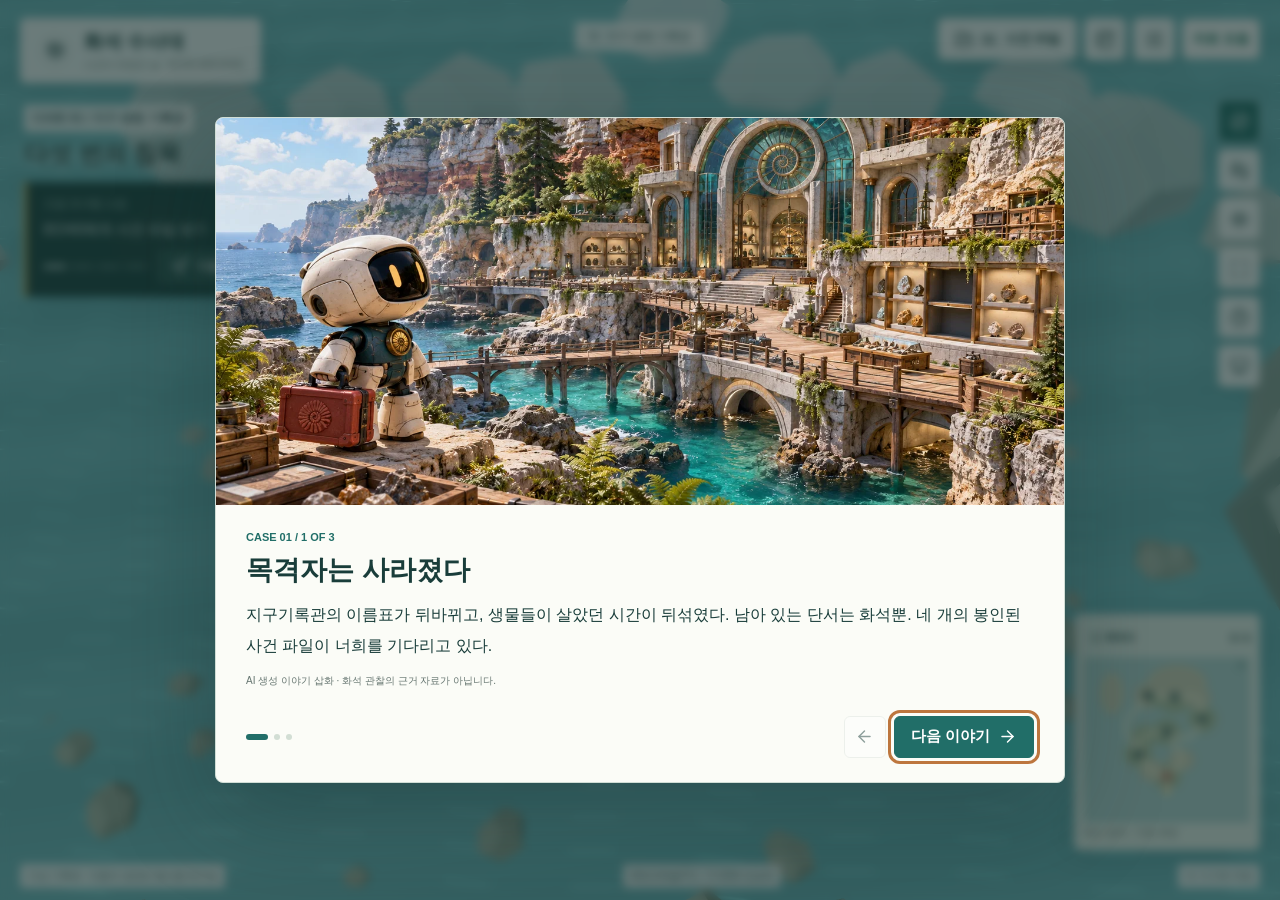
==== commit b8f45260: "Add course resource hub, introduction and teacher manual" ====
--- a/fossil-detectives/index.html
+++ b/fossil-detectives/index.html
@@ -351,5 +351,6 @@
 if(isInquiry)renderInquiry();else{initWorld();if(!PRESENTATION&&!state.intro[chapter])openStory();else if(!PRESENTATION&&params.has('return')&&completion(chapter)===4&&!state.endings[chapter])openStory(true);}
 mountFossilPresentation();
 </script>
+<script src="../assets/hub/entry.js?v=20261106" data-hub="../hub.html"></script>
 </body></html>
 <link rel="stylesheet" href="assets/evidence/scaffolds.css">
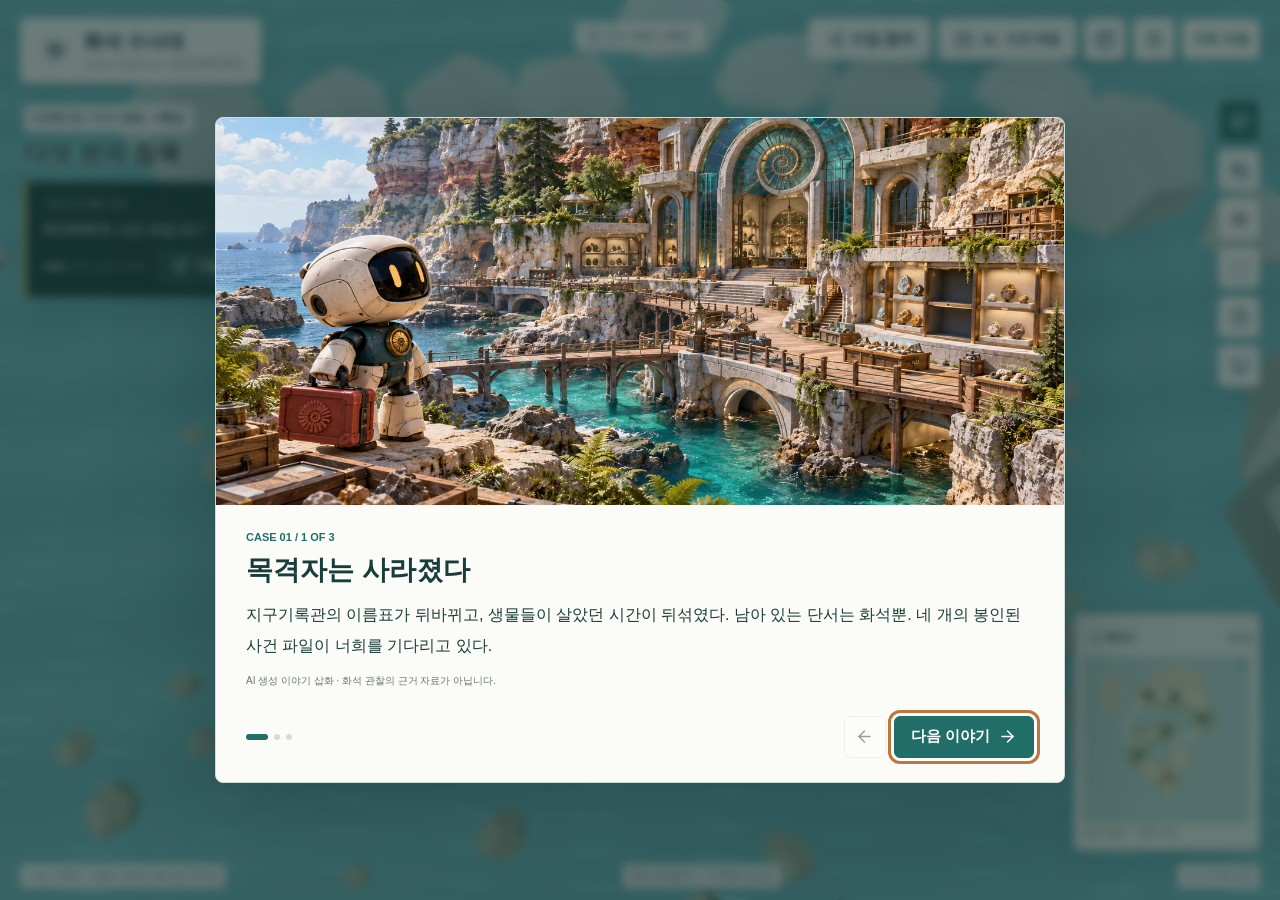
==== commit 2ba708d0: "Connect both apps to class records and add teacher dashboards - Students join with entry code, stude" ====
--- a/fossil-detectives/index.html
+++ b/fossil-detectives/index.html
@@ -46,10 +46,11 @@
 <section id="openingView" class="opening-view" aria-label="탐사 현장 도입" hidden><button id="openingSkip"><i data-lucide="skip-forward"></i>탐사 시작</button><div class="opening-caption"><small id="openingCount"></small><h2 id="openingTitle"></h2><p id="openingText"></p><div class="opening-track"><i id="openingProgress"></i></div></div></section>
 <div id="toast" class="toast hidden" role="status" aria-live="polite"></div><div id="printout" hidden></div><div id="error-banner" hidden></div>
 <script src="vendor/three.min.js"></script><script src="vendor/lucide.min.js"></script><script src="assets/evidence/marine-guide.js"></script><script src="assets/evidence/scaffolds.js"></script>
+<link rel="stylesheet" href="assets/class/link.css"><script src="assets/class/api.js"></script><script src="assets/class/link-core.js"></script><script src="assets/class/link.js"></script>
 <script>
 'use strict';
 const $=id=>document.getElementById(id), esc=s=>String(s??'').replace(/[&<>"']/g,c=>({'&':'&amp;','<':'&lt;','>':'&gt;','"':'&quot;',"'":'&#39;'}[c]));
-const SAVE='fossil-detectives-v1', params=new URLSearchParams(location.search), isInquiry=location.pathname.endsWith('/inquiry.html')||params.get('view')==='inquiry';
+const SAVE=(window.FossilLink&&FossilLink.keyAtParse())||'fossil-detectives-v1', params=new URLSearchParams(location.search), isInquiry=location.pathname.endsWith('/inquiry.html')||params.get('view')==='inquiry';
 const PRESENTATION=params.get('presentation')==='1';
 const recordStore=()=>PRESENTATION?sessionStorage:localStorage,RECORD_KEY=PRESENTATION?'fossil-presentation-v1':SAVE;
 const fresh=()=>({schema:1,chapter:1,accepted:{},done:{},records:{},intro:{},endings:{},positions:{},sketches:{},visitedWindows:{},settings:{quality:'standard',motion:!matchMedia('(prefers-reduced-motion: reduce)').matches,speed:7},time:Date.now()});
@@ -64,7 +65,7 @@
 function openDialog(id){document.querySelectorAll('dialog[open]').forEach(d=>d.close());clearMovement();$(id).showModal();icons();}function closeDialog(id){$(id).close();clearMovement();}
 const SOURCES={graph:'https://silurian-reef.fieldmuseum.org/narrative/474',time:'https://stratigraphy.org/chart/',ocean:'https://ocean.si.edu/through-time/ocean-through-time',permian:'https://profiles.si.edu/display/sro_149827',impact:'https://naturalhistory.si.edu/education/teaching-resources/paleontology/mass-extinction-large-dinosaurs-and-more',fossils:'https://www.bgs.ac.uk/discovering-geology/fossils-and-geological-time/fossils/',trilobite:'https://www.bgs.ac.uk/discovering-geology/fossils-and-geological-time/trilobites/',ammonite:'https://www.bgs.ac.uk/discovering-geology/fossils-and-geological-time/ammonites/',coral:'https://www.bgs.ac.uk/discovering-geology/fossils-and-geological-time/corals/',graptolite:'https://www.bgs.ac.uk/discovering-geology/fossils-and-geological-time/graptolites/'};
 const CHAPTERS=[null,
-{name:'다섯 번의 침묵',place:'지구 생명 기록관',theme:'해안 절벽 · 지층 회랑',question:'생물의 기록이 급격히 줄어든 이유는 무엇일까?',color:'#b4614c',steps:['침묵의 구간 찾기','원인 가설 회의','증거 심사','조사 결과 보고'],time:['5–15분','15–27분','27–42분','42–50분'],nodes:[[0,0,46],[0,0,33],[-26,1,13],[0,3,-7],[32,5,-19],[7,7,-39],[-17,7,-40]],edges:[[0,1],[1,2,-13,28],[2,3,-20,-4],[3,4,20,-2],[4,5,28,-38],[5,6],[6,2,-37,-14],[1,3,13,18]],intro:[['목격자는 사라졌다','지구기록관의 이름표가 뒤바뀌고, 생물들이 살았던 시간이 뒤섞였다. 남아 있는 단서는 화석뿐. 네 개의 봉인된 사건 파일이 너희를 기다리고 있다.'],['화면의 설명을 그대로 믿지 마','나는 기록 안내 로봇 ECHO. 생명 기록에서 다섯 개의 이상 구간을 발견했어. 오류인지, 실제 사건인지 아직 판단할 수 없어. 먼저 어떤 일이 일어났는지 확인해 줘.'],['첫 임무는 원인 맞히기가 아니야','해안의 생명 기록대에서 그래프의 두 축을 확인하자. 무엇이 줄었는지, 그 뒤에는 어떻게 달라지는지. 그 관찰이 첫 번째 증거야.']],ending:['첫 번째 사건 기록 보존','감소를 확인한 것과 원인을 설명한 것은 달랐어. 아직 필요한 증거도 남겨 뒀지? 그런데 사건의 시대 순서마저 뒤섞였어. 다음은 시간 저장소야.'],npc:['기록 감소가 곧 자료 오류일까? 먼저 그래프가 무엇을 세었는지 확인하자. 과의 수는 생물 개체 수와 달라.','다섯 가설의 뜻과 두 사건의 단서를 준비했어. 한 사건을 골라 설명해 보자. 아직 근거가 부족하면 보류해도 괜찮아.','준비된 증거가 직접 보여 주는 사실부터 적어 줘. 네 해석은 다른 칸에. 가설을 바꾸거나 판단을 보류해도 괜찮아.','확인한 사실, 잠정 설명, 추가 확인 사항. 세 가지를 연결해서 다음 수사대가 읽을 수 있는 기록을 남기자.']},
+{name:'다섯 번의 침묵',place:'지구 생명 기록관',theme:'해안 절벽 · 지층 회랑',question:'생물의 기록이 급격히 줄어든 이유는 무엇일까?',color:'#b4614c',steps:['침묵의 구간 찾기','원인 가설 회의','증거 심사','조사 결과 보고'],time:['5–15분','15–27분','27–42분','42–50분'],nodes:[[0,0,46],[0,0,33],[-26,1,13],[0,3,-7],[32,5,-19],[7,7,-39],[-17,7,-40]],edges:[[0,1],[1,2,-13,28],[2,3,-20,-4],[3,4,20,-2],[4,5,28,-38],[5,6],[6,2,-37,-14],[1,3,13,18]],intro:[['목격자는 사라졌다','지구기록관의 이름표가 뒤바뀌고, 생물들이 살았던 시간이 뒤섞였다. 남아 있는 단서는 화석뿐. 네 개의 봉인된 사건 파일이 너희를 기다리고 있다.'],['화면의 설명을 그대로 믿지 마','나는 기록 안내 로봇 ECHO. 생명 기록에서 다섯 개의 이상 구간을 발견했어. 오류인지, 실제 사건인지 아직 판단할 수 없어. 먼저 어떤 일이 일어났는지 확인해 줘.'],['첫 임무는 원인 맞히기가 아니야','해안의 생명 기록대에서 그래프의 두 축을 확인하자. 무엇이 줄었는지, 그 뒤에는 어떻게 달라지는지. 그 관찰이 첫 번째 증거야.']],ending:['첫 번째 사건 기록 보존','감소를 확인한 것과 원인을 설명한 것은 달랐어. 아직 필요한 증거도 남겨 뒀지? 그런데 사건의 시대 순서마저 뒤섞였어. 다음은 시간 저장소야.'],npc:['기록 감소가 곧 자료 오류일까? 먼저 그래프가 무엇을 나타내는지 확인하자.','다섯 가설의 뜻과 두 사건의 단서를 준비했어. 한 사건을 골라 설명해 보자. 아직 근거가 부족하면 보류해도 괜찮아.','준비된 증거가 직접 보여 주는 사실부터 적어 줘. 네 해석은 다른 칸에. 가설을 바꾸거나 판단을 보류해도 괜찮아.','확인한 사실, 잠정 설명, 추가 확인 사항. 세 가지를 연결해서 다음 수사대가 읽을 수 있는 기록을 남기자.']},
 {name:'시간이 뒤섞인 방',place:'지질시대 시간 저장소',theme:'나선형 회랑 · 네 시대의 창',question:'화석은 과거의 시간과 환경을 어떻게 알려 줄까?',color:'#397d8c',steps:['진짜 기록 찾기','시간의 길이 복구','두 개의 단서함','시간 기록 승인'],time:['5–15분','15–27분','27–42분','42–50분'],nodes:[[0,0,48],[-5,0,34],[-32,2,12],[-5,4,-13],[31,5,3],[22,7,-27],[-8,7,-38]],edges:[[0,1],[1,2,-25,33],[2,3,-32,-11],[3,4,20,-10],[4,5,38,-12],[5,6,12,-41],[6,3],[1,4,21,31]],intro:[['네 시대를 똑같이 나눴어','시간 저장소를 복구했어. 선캄브리아시대, 고생대, 중생대, 신생대. 네 칸을 같은 길이로 만들면 되겠지? ...잠깐, 이 기록은 검토가 필요하다고 떠.'],['순서만 맞히면 끝날까?','시간의 길이와 화석이 주는 단서를 다시 살펴보자. 몸이 남은 화석, 발자국, 그럴듯한 복원 그림. 이 셋은 같은 종류의 자료일까?']],ending:['시간은 자리를 찾았지만','어떤 화석을 어떤 질문의 근거로 쓰는지 기록했어. 이제 표본실로 가자. 화석에 붙은 설명과 복원 모형이 서로 맞지 않는다는 신고가 들어왔어.'],npc:['몸의 일부가 남아야만 화석일까? 발자국도 옛 생물이 남긴 기록일 수 있어. 복원 그림과 실제 흔적은 구분해 줘.','100cm의 지구 시간 띠를 복구하자. 네 시대가 같은 길이라는 내 가정을 자료로 고쳐 줘.','언제 만들어졌는가, 어떤 환경이었는가. 같은 표본이라도 지금 어떤 질문을 하는지가 중요해.','산호 화석 하나로 정확한 연도를 안다는 보고서가 있어. 어떤 부분을 바꾸어야 할까?']},
 {name:'표본실의 거짓말',place:'Paleo Explorer 화석 분석실',theme:'석회암 발굴장 · 유리 표본 회랑',question:'관찰한 사실과 복원하면서 덧붙인 것은 어떻게 다를까?',color:'#477a60',steps:['관찰 훈련','네 표본 조사','복원 기록 검증','잘못된 보고서 수정'],time:['5–10분','10–30분','30–42분','42–50분'],nodes:[[-29,0,43],[-26,0,32],[-34,2,7],[-9,4,-17],[24,6,-14],[30,4,19],[7,4,34]],edges:[[0,1],[1,2,-38,23],[2,3,-32,-12],[3,4,9,-30],[4,5,40,3],[5,6,30,35],[6,1,-6,32],[3,6,-4,13]],intro:[['그럴듯하면 사실일까?','복원 모형은 근사해. 하지만 표본에서 보이지 않는 색과 살까지 확정 정보로 등록해 버린 기록이 있어. 오늘은 감상보다 검증이 필요한 날이야.'],['스케치북의 두 칸','한 칸에는 직접 본 것, 다른 칸에는 그 근거로 추리한 것. 네 표본을 돌아보고, 복원에 덧붙은 설명을 확인해 줘. 보이지 않는 것은 보이지 않는다고 남겨도 괜찮아.']],ending:['설명에도 근거가 필요해','모든 복원이 틀렸다는 뜻은 아니야. 어느 부분이 어떤 자료로 뒷받침되는지 구분한 거지. 이제 기록들을 하나의 지구 이야기로 연결할 시간이야.'],npc:['“주름이 보인다”와 “얕은 바다에서 살았다”는 같은 종류의 문장일까? 관찰과 추론부터 구분해 보자.','삼엽충, 암모나이트, 양치식물, 조개. 네 표본을 모둠이 나누어 조사하고, 한 표본은 네가 자세히 기록해 줘.','화석과 복원 모형에서 같은 구조를 찾아봐. 모형의 색, 온전한 모양, 입체감은 모두 같은 확실성을 가질까?','틀렸다고 표시하는 데서 끝내지 말자. 어떤 근거가 더 필요하고, 어느 정도까지 말할 수 있는지 문장을 고쳐 줘.']},
 {name:'지구의 기억을 연결하라',place:'지구 기억 복원실',theme:'계단식 정원 · 열린 기억 천문대',question:'환경 변화와 생물의 변천을 어떤 증거로 연결할까?',color:'#ad7950',steps:['지구 기록 통합','변화의 연결 고리','동료 검증','개인 탐구 이야기'],time:['5–17분','17–29분','29–37분','37–50분'],nodes:[[-15,0,50],[-14,0,37],[-31,3,12],[-6,6,-16],[31,7,-6],[19,9,-38],[-10,9,-40]],edges:[[0,1],[1,2,-34,30],[2,3,-35,-10],[3,4,20,-22],[4,5,40,-29],[5,6],[6,3,-20,-30],[1,4,19,31]],intro:[['이름은 돌아왔지만','사건 기록, 시간 기록, 화석 관찰 기록은 보존됐어. 하지만 환경과 생물이 어떻게 바뀌었는지 연결한 설명은 아직 비어 있어.'],['마지막 복구 요청','이어진 두 시대 이상을 골라 기록을 연결하자. 모든 화살표 옆에는 근거를. 확실하지 않은 연결은 가설로 남겨 두자. 모르는 것이 남아 있어도 정직한 기록은 완성할 수 있어.']],ending:['목격자는 없어도 괜찮았다','너희는 사라진 이름만 되찾은 것이 아니야. 그 생물이 어떤 세계에서 살았고, 그 세계가 어떻게 달라졌는지 설명하는 기록을 남겼어. 화석에 남은 증거를, 우리가 연결했으니까.'],npc:['앞선 기록과 비교 해설을 펼쳐 줘. 두 시대가 만나는 경계 하나를 골라 환경과 생물의 변화를 연결하자. 모르는 시대의 칸은 비워 두어도 돼.','순서대로 놓았다는 것만으로 원인과 결과가 되는 건 아니야. 두 사건 사이를 잇는 설명과 근거가 필요해.','이웃 모둠에게 네 설명을 들려줘. 지지할 부분과 더 확인할 부분을 구분하고, 받은 질문으로 기록을 고치자.','너만의 탐구 제목과 보고서 설계도를 남겨 줘. 마지막에는 화석이 왜 중요한 단서인지 네 말로 설명해 줘.']}
@@ -302,13 +303,13 @@
 function field(name,label,help='',required=true){return `<label class="field"><span>${esc(label)}${required?' *':''}</span>${help?'<small>'+esc(help)+'</small>':''}<textarea name="${esc(name)}" maxlength="4000" ${required?'required':''}></textarea></label>`;}
 function input(name,label,type='text',required=true){return `<label class="field"><span>${esc(label)}${required?' *':''}</span><input name="${esc(name)}" type="${type}" maxlength="240" ${required?'required':''}></label>`;}
 function selectField(name,label,choices,required=true){return `<label class="field"><span>${esc(label)}${required?' *':''}</span><select name="${esc(name)}" ${required?'required':''}><option value="">선택</option>${choices.map(c=>'<option>'+esc(c)+'</option>').join('')}</select></label>`;}
-const hints={1:['먼저 가로축의 시간 방향과 세로축이 세는 대상을 확인해 봐.','감소 전과 후를 비교하되, 원인은 그래프만으로 결정할 수 있는지 생각해 봐.','“자료에서 ___을 확인했다. 이것은 ___ 가설과 관련되지만, ___은 더 확인해야 한다.”'],2:['이 자료는 과거 생물 자체의 흔적인가, 사람이 만든 복원인가?','정확한 연도와 상대적인 시기, 시간 단서와 환경 단서를 구분해 봐.','“이 표본은 ___ 질문에 도움을 준다. 근거는 ___이며, ___은 알 수 없다.”'],3:['사진에 실제로 보이는 선, 배열, 무늬부터 적어 봐.','생활 환경이나 원래 색을 눈으로 본 것처럼 적지는 않았는지 살펴봐.','“직접 확인한 것은 ___이다. ___은 추론이며, 확인하려면 ___ 자료가 더 필요하다.”'],4:['앞선 기록 중 같은 변화를 설명하는 자료를 찾아봐.','시간상 앞뒤로 이어지는 것과 원인·결과로 연결되는 것은 다를 수 있어.','“___ 변화가 ___ 조건에 영향을 주었다고 설명할 수 있다. 근거는 ___이며, 한계는 ___이다.”']};
+const hints={1:['먼저 가로축의 시간 방향과 세로축이 나타내는 것을 확인해 봐.','감소 전과 후를 비교하되, 원인은 그래프만으로 결정할 수 있는지 생각해 봐.','“자료에서 ___을 확인했다. 이것은 ___ 가설과 관련되지만, ___은 더 확인해야 한다.”'],2:['이 자료는 과거 생물 자체의 흔적인가, 사람이 만든 복원인가?','정확한 연도와 상대적인 시기, 시간 단서와 환경 단서를 구분해 봐.','“이 표본은 ___ 질문에 도움을 준다. 근거는 ___이며, ___은 알 수 없다.”'],3:['사진에 실제로 보이는 선, 배열, 무늬부터 적어 봐.','생활 환경이나 원래 색을 눈으로 본 것처럼 적지는 않았는지 살펴봐.','“직접 확인한 것은 ___이다. ___은 추론이며, 확인하려면 ___ 자료가 더 필요하다.”'],4:['앞선 기록 중 같은 변화를 설명하는 자료를 찾아봐.','시간상 앞뒤로 이어지는 것과 원인·결과로 연결되는 것은 다를 수 있어.','“___ 변화가 ___ 조건에 영향을 주었다고 설명할 수 있다. 근거는 ___이며, 한계는 ___이다.”']};
 function evidence1(s){if(s===0)return MarineGraph.student();
 if(s===1||s===2)return FossilScaffold.evidence1(s);
 return `<h2>보고 전에 다시 펼치는 기록</h2>${previousRecords(1,3)}<div class="note">모둠 30초 보고: 확인한 사실 하나, 잠정 설명 하나, 아직 필요한 자료 하나.</div>`;}
-function forms1(s){if(s===0)return '<div class="marine-conclusion"><h2>해설을 근거로, 내 결론 쓰기</h2><p>새로운 원인을 맞힐 필요는 없습니다. 함께 읽은 페름기 말 사례를 사용해 판단하세요.</p></div>'+selectField('대상','읽기 확인: 그래프가 세는 것은?',['해양 생물 과의 수','생물 개체 수','지구의 모든 종 수'])+field('감소 구간','“해양 생물의 다양성은 계속 늘기만 했다.” 이 설명에 동의하나요?','문장 틀: 나는 이 설명에 ___한다. 페름기 말에는 ___했고, 이후에는 ___했기 때문이다.')+field('관찰의 한계','지금 말할 수 있는 것과 아직 확정할 수 없는 것을 나눠 쓰세요.','문장 틀: 그래프로 ___는 알 수 있다. 그러나 ___ 때문인지는 ___ 자료를 더 봐야 한다.');if(s===1||s===2)return FossilScaffold.forms1(s,{field,selectField,previousRecords});return field('확인한 사실','확인한 사실')+field('잠정 설명','잠정 설명과 이를 뒷받침하는 증거')+field('추가 확인','추가 확인 사항');}
-function evidence2(s){if(s===0)return `<h2>몸, 흔적, 그리고 복원</h2><figure><img class="reference-img" src="assets/evidence/ammonite.jpg" alt="암석에 보존된 암모나이트 껍데기"><figcaption>${photoCredit(SPECIMENS[1])}</figcaption></figure><div class="evidence-item"><h3>세 자료의 성격</h3><p>A. 암석에 보존된 껍데기<br>B. 오래된 지층에 남은 생물의 발자국<br>C. 화석을 참고하여 그린 생물 복원 그림</p></div><p class="source-link">${link(SOURCES.fossils,'BGS: 화석과 생흔화석')}</p>`;if(s===1)return `<h2>100cm로 보는 지구의 시간</h2>${FossilScaffold.timeline()}<p>문제의 초기 기록: 네 시대를 25cm씩 배분.</p><div class="scale-strip" id="timeStrip"></div><div class="scale-legend">${ERAS.map((e,i)=>'<span><i class="swatch" style="background:'+ERA_COLORS[i]+'"></i>'+e+' <b id="ratioLabel'+i+'">25</b>cm</span>').join('')}</div><div class="note">시나리오 학습지의 반올림 비율: <strong>88.2 / 6.3 / 4.1 / 1.4cm</strong>. 합계는 100cm입니다. 최신 지질 연대 경계값으로 정밀 계산한 결과와는 약간 다를 수 있습니다.</div><p class="source-link">${link(SOURCES.time,'국제층서위원회 지질연대표')}</p>`;if(s===2)return `<h2>무엇을 알고 싶은가?</h2>${FossilScaffold.clues()}<div class="evidence-item"><h3>시간 단서함</h3><p>특정 종이 짧은 기간에 살고 널리 분포했다면 서로 떨어진 지층의 시기를 비교하는 데 도움이 된다. ‘암모나이트 전체’가 모두 짧게 살았다는 뜻은 아니다.</p>${link(SOURCES.ammonite,'BGS: 암모나이트와 지층 대비')}</div><div class="evidence-item"><h3>환경 단서함</h3><p>어떤 생물이 살 수 있는 환경 조건은 옛 환경을 추리하는 근거가 된다. 이 활동의 산호는 따뜻하고 얕고 빛이 드는 바다의 <strong>산호초를 만드는 산호</strong> 사례다. 모든 산호를 같은 조건으로 일반화하지 않는다.</p>${link(SOURCES.coral,'BGS: 산호와 환경')}</div>`;return `<h2>검증 대상 문서</h2><div class="note warn">“산호 화석이 발견되었으므로, 이 지층이 만들어진 정확한 연도를 알 수 있다.”</div>${previousRecords(2,3)}<p>이 표본은 어떤 산호인지, 어떤 지층·동반 화석과 함께 나왔는지도 확인해야 합니다.</p>`;}
-function forms2(s){if(s===0)return ['A. 껍데기','B. 발자국','C. 복원 그림'].map((e,i)=>selectField('자료 '+i,e,['생물 유해 화석','생흔화석','화석 자체가 아닌 복원 자료'])).join('')+field('분류 이유','몸이 남지 않은 흔적도 화석이 될 수 있는 이유');if(s===1)return `<h3>과거에서 현재로</h3>${ERAS.map((e,i)=>selectField('순서 '+i,(i+1)+'번째',ERAS)).join('')}<h3>길이 복구</h3>${ERAS.map((e,i)=>`<label class="timeline-editor"><span>${e} (cm)</span><input type="number" name="길이 ${i}" min="0" max="100" step="0.1" value="25" required></label>`).join('')}<p class="smallprint">합계 <strong id="ratioSum">100</strong>cm</p>`+field('비율 해석','같은 길이로 놓으면 어떤 오해가 생길까?','자료의 길이는 서로 ___하다. 25cm씩 놓으면 ___이라고 오해할 수 있다.');if(s===2)return selectField('자료 A','넓게 분포하고 짧은 기간에 살았던 특정 암모나이트 종',['시간 비교에 특히 유용','환경 복원에 특히 유용','정보가 더 필요'])+selectField('자료 B','따뜻하고 얕은 바다의 산호초를 이루는 산호 화석',['시간 비교에 특히 유용','환경 복원에 특히 유용','정보가 더 필요'])+field('분류 근거','두 자료가 각각 어떤 질문의 답에 도움이 되는지 설명','자료 A는 ___을 비교하는 데, B는 ___을 추리하는 데 유용하다. 그 이유는 ___이다.');return field('수정 문장','검증 대상 문서를 근거에 맞게 수정')+field('추가 자료','정확한 연대나 환경을 더 알아보려면 필요한 자료');}
+function forms1(s){if(s===0)return '<div class="marine-conclusion"><h2>해석을 근거로, 내 결론 쓰기</h2><p>그래프 전체를 보고, 함께 읽은 페름기 말 사례를 참고해 판단하세요.</p></div>'+selectField('대상','읽기 확인: 그래프 세로축이 나타내는 것은?',['해양 생물 과의 수','생물 개체 수','지구의 모든 종 수'])+field('감소 구간','“해양 생물의 다양성은 계속 늘기만 했다.” 이 설명에 동의하나요?','문장 틀: 나는 이 설명에 (동의한다 / 동의하지 않는다). 페름기 말에는 ___했고, 이후에는 ___했기 때문이다.')+field('감소 구간과 원인','감소 구간이 몇 구간이었는지, 감소한 원인은 무엇인지 쓰세요.','문장 틀: 감소 구간은 총 ___구간으로, 감소한 원인은 ___로 추정된다.');if(s===1||s===2)return FossilScaffold.forms1(s,{field,selectField,previousRecords});return field('확인한 사실','확인한 사실')+field('잠정 설명','잠정 설명과 이를 뒷받침하는 증거')+field('추가 확인','추가 확인 사항');}
+function evidence2(s){if(s===0)return `<h2>몸, 흔적, 그리고 복원</h2><figure><img class="reference-img" src="assets/evidence/ammonite.jpg" alt="암석에 보존된 암모나이트 껍데기"><figcaption>${photoCredit(SPECIMENS[1])}</figcaption></figure><div class="evidence-item"><h3>세 자료의 성격</h3><p>A. 암석에 보존된 껍데기<br>B. 오래된 지층에 남은 생물의 발자국<br>C. 화석을 참고하여 그린 생물 복원 그림</p></div><p class="source-link">${link(SOURCES.fossils,'BGS: 화석과 생흔화석')}</p>`;if(s===1)return `<h2>100cm로 보는 지구의 시간</h2>${FossilScaffold.timeline()}<p>문제의 초기 기록: 네 시대를 25cm씩 배분.</p><div class="scale-strip" id="timeStrip"></div><div class="scale-legend">${ERAS.map((e,i)=>'<span><i class="swatch" style="background:'+ERA_COLORS[i]+'"></i>'+e+' <b id="ratioLabel'+i+'">25</b>cm</span>').join('')}</div><div class="note">지구 역사 전체에서 각 시대가 차지하는 비율(시나리오 학습지의 반올림 값, 순서 섞음): <strong>고생대 6.3% · 신생대 1.4% · 선캄브리아시대 88.2% · 중생대 4.1%</strong>. 합계는 100%입니다. 최신 지질 연대 경계값으로 정밀 계산한 결과와는 약간 다를 수 있습니다.</div><p class="source-link">${link(SOURCES.time,'국제층서위원회 지질연대표')}</p>`;if(s===2)return `<h2>무엇을 알고 싶은가?</h2>${FossilScaffold.clues()}<div class="evidence-item"><h3>시간 단서함</h3><p>특정 종이 짧은 기간에 살고 널리 분포했다면 서로 떨어진 지층의 시기를 비교하는 데 도움이 된다. ‘암모나이트 전체’가 모두 짧게 살았다는 뜻은 아니다.</p>${link(SOURCES.ammonite,'BGS: 암모나이트와 지층 대비')}</div><div class="evidence-item"><h3>환경 단서함</h3><p>어떤 생물이 살 수 있는 환경 조건은 옛 환경을 추리하는 근거가 된다. 이 활동의 산호는 따뜻하고 얕고 빛이 드는 바다의 <strong>산호초를 만드는 산호</strong> 사례다. 모든 산호를 같은 조건으로 일반화하지 않는다.</p>${link(SOURCES.coral,'BGS: 산호와 환경')}</div>`;return `<h2>검증 대상 문서</h2><div class="note warn">“산호 화석이 발견되었으므로, 이 지층이 만들어진 정확한 연도를 알 수 있다.”</div>${previousRecords(2,3)}<p>이 표본은 어떤 산호인지, 어떤 지층·동반 화석과 함께 나왔는지도 확인해야 합니다.</p>`;}
+function forms2(s){if(s===0)return ['A. 껍데기','B. 발자국','C. 복원 그림'].map((e,i)=>selectField('자료 '+i,e,['생물 유해 화석','생흔화석','화석 자체가 아닌 복원 자료'])).join('')+field('분류 이유','몸이 남지 않은 흔적도 화석이 될 수 있는 이유');if(s===1)return `<h3>과거에서 현재로</h3>${ERAS.map((e,i)=>selectField('순서 '+i,(i+1)+'번째',ERAS)).join('')}<h3>길이 복구</h3>${ERAS.map((e,i)=>`<label class="timeline-editor"><span>${e} (cm)</span><input type="number" name="길이 ${i}" min="0" max="100" step="0.1" value="25" required></label>`).join('')}<p class="smallprint">합계 <strong id="ratioSum">100</strong>cm</p>`+field('비율 해석','같은 길이로 놓으면 어떤 오해가 생길까?','자료의 길이는 서로 ___하다. 25cm씩 놓으면 ___이라고 오해할 수 있다.');if(s===2)return selectField('자료 A','넓게 분포하고 짧은 기간에 살았던 특정 암모나이트 종',['시간 비교에 특히 유용','환경 복원에 특히 유용','시간과 환경 모두에 유용','정보가 더 필요'])+selectField('자료 B','따뜻하고 얕은 바다의 산호초를 이루는 산호 화석',['시간 비교에 특히 유용','환경 복원에 특히 유용','시간과 환경 모두에 유용','정보가 더 필요'])+field('분류 근거','두 자료가 각각 어떤 질문의 답에 도움이 되는지 설명','자료 A는 ___을 비교하는 데, B는 ___을 추리하는 데 유용하다. 그 이유는 ___이다.');return field('수정 문장','검증 대상 문서를 근거에 맞게 수정')+field('추가 자료','정확한 연대나 환경을 더 알아보려면 필요한 자료');}
 function photoCredit(sp){return `${esc(sp.label)} · ${esc(sp.author)} / ${link(sp.lic,sp.license)} · ${link(sp.url,'원본 사진')} · 변경 없음`;}
 function photoViewer(){return `<div class="specimen-tabs">${SPECIMENS.map((sp,i)=>'<button type="button" data-specimen="'+i+'" aria-pressed="'+(i===selectedSpecimen)+'">'+sp.name+'</button>').join('')}</div><div class="photo-stage"><img id="specimenPhoto" src="assets/evidence/${SPECIMENS[selectedSpecimen].id}.jpg" alt="${SPECIMENS[selectedSpecimen].name} 화석 실물 사진"></div><label class="field"><span>사진 확대</span><input type="range" id="photoZoom" min="1" max="3" value="1" step="0.1"></label><figcaption id="photoCredit">${photoCredit(SPECIMENS[selectedSpecimen])}</figcaption><p id="photoContext" class="smallprint">${SPECIMENS[selectedSpecimen].context}</p><div id="specimenSupport">${FossilScaffold.specimen(selectedSpecimen)}</div>`;}
 function evidence3(s){if(s===0)return `<h2>관찰과 해석의 경계</h2>${photoViewer()}<div class="note">“여러 마디가 보인다”는 관찰. “해양에서 살았을 것이다”는 서식 환경에 관한 해석. 해석에는 다른 자료도 필요합니다.</div>`;if(s===1)return `<h2>네 표본의 관찰대</h2>${photoViewer()}<div class="note">사진만으로 보이지 않는 뒷면·내부 구조는 관찰했다고 쓰지 않습니다. 네 사진은 같은 시대·장소에서 함께 출토된 묶음이 아닙니다.</div><h3>선택한 표본 스케치</h3><canvas class="sketch" id="sketch" width="700" height="300" aria-label="표본 관찰 스케치 영역"></canvas><div class="sketch-tools"><button type="button" id="sketchUndo" class="icon" title="마지막 선 취소" aria-label="마지막 선 취소"><i data-lucide="undo-2"></i></button><button type="button" id="sketchClear" class="icon" title="스케치 지우기" aria-label="스케치 지우기"><i data-lucide="eraser"></i></button></div>`;
@@ -351,6 +352,7 @@
 if(isInquiry)renderInquiry();else{initWorld();if(!PRESENTATION&&!state.intro[chapter])openStory();else if(!PRESENTATION&&params.has('return')&&completion(chapter)===4&&!state.endings[chapter])openStory(true);}
 mountFossilPresentation();
 </script>
+<script>window.FossilLink&&FossilLink.boot().then(r=>{if(r!=='reload')FossilLink.init()});</script>
 <script src="../assets/hub/entry.js?v=20261106" data-hub="../hub.html"></script>
 </body></html>
 <link rel="stylesheet" href="assets/evidence/scaffolds.css">
--- a/fossil-detectives/assets/class/link.css
+++ b/fossil-detectives/assets/class/link.css
@@ -0,0 +1,61 @@
+/* NET ZERO ECO-CITY · 수업 연결(학생 화면) */
+#class-me,#class-hand,#class-join-open{display:inline-flex;align-items:center;gap:6px;white-space:nowrap}
+#class-me .class-dot{display:inline-block;width:9px;height:9px;border-radius:50%;background:#2f8a6c;flex:none}
+#class-me[data-state="wait"] .class-dot{background:#c99a2e}
+#class-me[data-state="off"] .class-dot,#class-me[data-state="warn"] .class-dot{background:#b94636}
+#class-me[data-state="lock"] .class-dot{background:#6f7c80}
+#class-hand.class-hand-on{background:#fff3d6;border-color:#c99a2e;color:#6b4a05}
+@media(max-width:700px){#class-me span{display:none}#class-me{width:35px;justify-content:center}}
+
+dialog.class-dlg{width:min(440px,calc(100% - 24px));background:#fff;border-radius:10px;padding:0}
+.class-form{padding:22px 24px 20px;display:grid;gap:12px}
+.class-form h2{margin:0;font-size:20px}
+.class-sub{margin:0;color:var(--muted,#5d6d70);font-size:14px;line-height:1.55}
+.class-msg{margin:0;padding:9px 12px;border-left:3px solid #c99a2e;background:#fbf6e8;font-size:14px}
+.class-form label{display:grid;gap:5px;font-size:14px;font-weight:600}
+.class-form input:not([type=checkbox]){font-size:17px;padding:9px 11px;border:1px solid var(--line,#d9e2e2);border-radius:6px;font-weight:400}
+.class-form input[name=code]{letter-spacing:.12em;text-transform:uppercase}
+.class-form .class-check{display:flex;gap:8px;align-items:flex-start;font-weight:400;font-size:13px}
+.class-err{margin:0;min-height:1.4em;color:#a33a2b;font-size:14px}
+.class-actions{display:flex;gap:8px;flex-wrap:wrap}
+.class-actions .primary{background:var(--green,#166758);border-color:var(--green,#166758);color:#fff}
+.class-fine{margin:0;color:var(--muted,#5d6d70);font-size:12px}
+.class-info{display:grid;grid-template-columns:auto 1fr;gap:4px 14px;margin:0;font-size:14px}
+.class-info dt{color:var(--muted,#5d6d70)}.class-info dd{margin:0}
+.class-conflict{border-top:1px solid var(--line,#d9e2e2);padding-top:12px;display:grid;gap:8px}
+.class-conflict p{margin:0;font-size:14px}
+
+#class-live{width:min(1100px,calc(100% - 24px));max-height:92dvh;background:#fff;border-radius:10px;padding:0;display:none;overflow:hidden}
+#class-live[open]{display:flex;flex-direction:column}
+#class-live::backdrop{background:#0d2a2bd9;backdrop-filter:blur(3px)}
+.class-live-head{padding:12px 22px;border-bottom:1px solid var(--line,#d9e2e2);font-size:14px;color:var(--green,#166758);font-weight:700}
+.class-live-body{padding:20px 28px;overflow:auto;flex:1}
+.class-live-body h2{margin:0 0 8px;font-size:26px;line-height:1.35}
+.class-lead{margin:0 0 16px;color:var(--muted,#5d6d70);font-size:16px}
+.class-learn-card{border-top:1px solid var(--line,#d9e2e2);padding:14px 0}
+.class-learn-card h3{margin:0 0 6px;font-size:18px}
+.class-learn-card p{margin:0;font-size:17px;line-height:1.7}
+.class-learn-card .tb-formula{display:block;margin:8px 0;padding:8px 12px;background:#eef5f2;font-weight:600}
+.class-slide{position:relative;aspect-ratio:16/9;width:100%;background:#f3f5f5}
+.class-slide iframe{position:absolute;inset:0;width:100%;height:100%;border:0;pointer-events:none}
+#class-live[data-kind="slide"] .class-live-body{padding:0}
+.class-q{margin:0 0 10px;color:var(--muted,#5d6d70);font-size:15px}
+.class-answer{margin:0;padding:18px 22px;border-left:4px solid var(--green,#166758);background:#f3f8f6;font-size:20px;line-height:1.7;white-space:pre-wrap}
+.class-big{font-size:30px!important;line-height:1.45;white-space:pre-wrap}
+.class-live-foot{margin:0;padding:10px 22px;border-top:1px solid var(--line,#d9e2e2);font-size:13px;color:var(--muted,#5d6d70)}
+.class-pause{padding:70px 30px;text-align:center}
+.class-pause h2{margin:0 0 10px;font-size:38px}
+.class-pause p{margin:0;font-size:20px;color:var(--muted,#5d6d70)}
+.class-pause .class-pause-note{margin-top:18px;color:var(--ink,#172b2c);font-size:18px}
+.sr-only{position:absolute;width:1px;height:1px;overflow:hidden;clip:rect(0 0 0 0);white-space:nowrap}
+
+#class-notice{position:fixed;left:50%;transform:translateX(-50%);z-index:30;max-width:min(760px,calc(100% - 24px));display:flex;gap:12px;align-items:center;padding:8px 10px 8px 16px;background:#173c3a;color:#fff;border-radius:6px;font-size:15px;box-shadow:0 4px 16px #0b262d40}
+#class-notice button{background:transparent;border:1px solid #ffffff55;color:#fff;font-size:12px;padding:3px 8px;min-height:0}
+#class-timer{position:fixed;left:50%;transform:translateX(-50%);z-index:30;padding:5px 14px;background:#fff;border:1px solid var(--line,#d9e2e2);border-radius:6px;font-size:15px;font-weight:700;font-variant-numeric:tabular-nums;box-shadow:0 2px 10px #0b262d24}
+#class-timer.class-timer-end{background:#fbf0ec;border-color:#b94636;color:#8d2f22}
+#class-lock{position:fixed;left:16px;bottom:16px;z-index:30;padding:7px 12px;background:#fff;border:1px solid #c99a2e;border-radius:6px;font-size:14px;color:#6b4a05}
+#class-card{position:fixed;right:16px;bottom:16px;z-index:31;width:min(340px,calc(100% - 32px));padding:14px 16px;background:#fff;border:1px solid var(--line,#d9e2e2);border-left:4px solid var(--green,#166758);border-radius:6px;box-shadow:0 8px 28px #0b262d33}
+#class-card[data-kind="praise"]{border-left-color:#c99a2e}
+#class-card h3{margin:0 0 4px;font-size:15px}
+#class-card p{margin:0 0 10px;font-size:15px;line-height:1.6;white-space:pre-wrap}
+#class-notice[hidden],#class-timer[hidden],#class-lock[hidden],#class-card[hidden]{display:none}
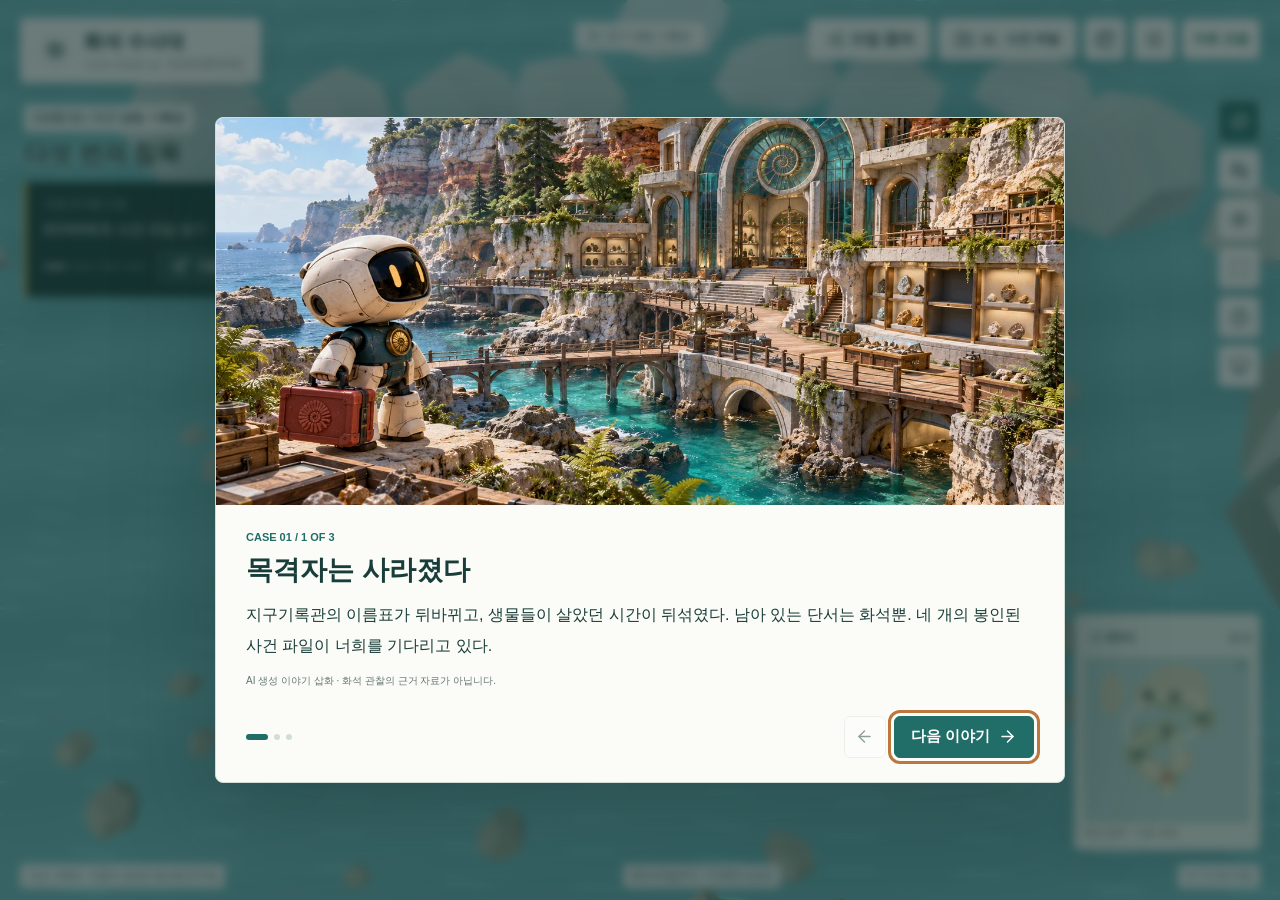
==== commit ae2ae6c2: "Fossil: simpler clue frame and a choose-the-cause report for lesson 1 - Hypothesis meeting: clue sen" ====
--- a/fossil-detectives/index.html
+++ b/fossil-detectives/index.html
@@ -65,7 +65,7 @@
 function openDialog(id){document.querySelectorAll('dialog[open]').forEach(d=>d.close());clearMovement();$(id).showModal();icons();}function closeDialog(id){$(id).close();clearMovement();}
 const SOURCES={graph:'https://silurian-reef.fieldmuseum.org/narrative/474',time:'https://stratigraphy.org/chart/',ocean:'https://ocean.si.edu/through-time/ocean-through-time',permian:'https://profiles.si.edu/display/sro_149827',impact:'https://naturalhistory.si.edu/education/teaching-resources/paleontology/mass-extinction-large-dinosaurs-and-more',fossils:'https://www.bgs.ac.uk/discovering-geology/fossils-and-geological-time/fossils/',trilobite:'https://www.bgs.ac.uk/discovering-geology/fossils-and-geological-time/trilobites/',ammonite:'https://www.bgs.ac.uk/discovering-geology/fossils-and-geological-time/ammonites/',coral:'https://www.bgs.ac.uk/discovering-geology/fossils-and-geological-time/corals/',graptolite:'https://www.bgs.ac.uk/discovering-geology/fossils-and-geological-time/graptolites/'};
 const CHAPTERS=[null,
-{name:'다섯 번의 침묵',place:'지구 생명 기록관',theme:'해안 절벽 · 지층 회랑',question:'생물의 기록이 급격히 줄어든 이유는 무엇일까?',color:'#b4614c',steps:['침묵의 구간 찾기','원인 가설 회의','증거 심사','조사 결과 보고'],time:['5–15분','15–27분','27–42분','42–50분'],nodes:[[0,0,46],[0,0,33],[-26,1,13],[0,3,-7],[32,5,-19],[7,7,-39],[-17,7,-40]],edges:[[0,1],[1,2,-13,28],[2,3,-20,-4],[3,4,20,-2],[4,5,28,-38],[5,6],[6,2,-37,-14],[1,3,13,18]],intro:[['목격자는 사라졌다','지구기록관의 이름표가 뒤바뀌고, 생물들이 살았던 시간이 뒤섞였다. 남아 있는 단서는 화석뿐. 네 개의 봉인된 사건 파일이 너희를 기다리고 있다.'],['화면의 설명을 그대로 믿지 마','나는 기록 안내 로봇 ECHO. 생명 기록에서 다섯 개의 이상 구간을 발견했어. 오류인지, 실제 사건인지 아직 판단할 수 없어. 먼저 어떤 일이 일어났는지 확인해 줘.'],['첫 임무는 원인 맞히기가 아니야','해안의 생명 기록대에서 그래프의 두 축을 확인하자. 무엇이 줄었는지, 그 뒤에는 어떻게 달라지는지. 그 관찰이 첫 번째 증거야.']],ending:['첫 번째 사건 기록 보존','감소를 확인한 것과 원인을 설명한 것은 달랐어. 아직 필요한 증거도 남겨 뒀지? 그런데 사건의 시대 순서마저 뒤섞였어. 다음은 시간 저장소야.'],npc:['기록 감소가 곧 자료 오류일까? 먼저 그래프가 무엇을 나타내는지 확인하자.','다섯 가설의 뜻과 두 사건의 단서를 준비했어. 한 사건을 골라 설명해 보자. 아직 근거가 부족하면 보류해도 괜찮아.','준비된 증거가 직접 보여 주는 사실부터 적어 줘. 네 해석은 다른 칸에. 가설을 바꾸거나 판단을 보류해도 괜찮아.','확인한 사실, 잠정 설명, 추가 확인 사항. 세 가지를 연결해서 다음 수사대가 읽을 수 있는 기록을 남기자.']},
+{name:'다섯 번의 침묵',place:'지구 생명 기록관',theme:'해안 절벽 · 지층 회랑',question:'생물의 기록이 급격히 줄어든 이유는 무엇일까?',color:'#b4614c',steps:['침묵의 구간 찾기','원인 가설 회의','증거 심사','조사 결과 보고'],time:['5–15분','15–27분','27–42분','42–50분'],nodes:[[0,0,46],[0,0,33],[-26,1,13],[0,3,-7],[32,5,-19],[7,7,-39],[-17,7,-40]],edges:[[0,1],[1,2,-13,28],[2,3,-20,-4],[3,4,20,-2],[4,5,28,-38],[5,6],[6,2,-37,-14],[1,3,13,18]],intro:[['목격자는 사라졌다','지구기록관의 이름표가 뒤바뀌고, 생물들이 살았던 시간이 뒤섞였다. 남아 있는 단서는 화석뿐. 네 개의 봉인된 사건 파일이 너희를 기다리고 있다.'],['화면의 설명을 그대로 믿지 마','나는 기록 안내 로봇 ECHO. 생명 기록에서 다섯 개의 이상 구간을 발견했어. 오류인지, 실제 사건인지 아직 판단할 수 없어. 먼저 어떤 일이 일어났는지 확인해 줘.'],['첫 임무는 원인 맞히기가 아니야','해안의 생명 기록대에서 그래프의 두 축을 확인하자. 무엇이 줄었는지, 그 뒤에는 어떻게 달라지는지. 그 관찰이 첫 번째 증거야.']],ending:['첫 번째 사건 기록 보존','감소를 확인한 것과 원인을 설명한 것은 달랐어. 아직 필요한 증거도 남겨 뒀지? 그런데 사건의 시대 순서마저 뒤섞였어. 다음은 시간 저장소야.'],npc:['기록 감소가 곧 자료 오류일까? 먼저 그래프가 무엇을 나타내는지 확인하자.','다섯 가설의 뜻과 두 사건의 단서를 준비했어. 한 사건을 골라 설명해 보자. 아직 근거가 부족하면 보류해도 괜찮아.','준비된 증거가 직접 보여 주는 사실부터 적어 줘. 네 해석은 다른 칸에. 가설을 바꾸거나 판단을 보류해도 괜찮아.','다섯 번의 침묵마다 원인으로 가장 그럴듯한 가설을 골라 짝을 지어 보자. 근거가 부족하면 보류해도 괜찮아.']},
 {name:'시간이 뒤섞인 방',place:'지질시대 시간 저장소',theme:'나선형 회랑 · 네 시대의 창',question:'화석은 과거의 시간과 환경을 어떻게 알려 줄까?',color:'#397d8c',steps:['진짜 기록 찾기','시간의 길이 복구','두 개의 단서함','시간 기록 승인'],time:['5–15분','15–27분','27–42분','42–50분'],nodes:[[0,0,48],[-5,0,34],[-32,2,12],[-5,4,-13],[31,5,3],[22,7,-27],[-8,7,-38]],edges:[[0,1],[1,2,-25,33],[2,3,-32,-11],[3,4,20,-10],[4,5,38,-12],[5,6,12,-41],[6,3],[1,4,21,31]],intro:[['네 시대를 똑같이 나눴어','시간 저장소를 복구했어. 선캄브리아시대, 고생대, 중생대, 신생대. 네 칸을 같은 길이로 만들면 되겠지? ...잠깐, 이 기록은 검토가 필요하다고 떠.'],['순서만 맞히면 끝날까?','시간의 길이와 화석이 주는 단서를 다시 살펴보자. 몸이 남은 화석, 발자국, 그럴듯한 복원 그림. 이 셋은 같은 종류의 자료일까?']],ending:['시간은 자리를 찾았지만','어떤 화석을 어떤 질문의 근거로 쓰는지 기록했어. 이제 표본실로 가자. 화석에 붙은 설명과 복원 모형이 서로 맞지 않는다는 신고가 들어왔어.'],npc:['몸의 일부가 남아야만 화석일까? 발자국도 옛 생물이 남긴 기록일 수 있어. 복원 그림과 실제 흔적은 구분해 줘.','100cm의 지구 시간 띠를 복구하자. 네 시대가 같은 길이라는 내 가정을 자료로 고쳐 줘.','언제 만들어졌는가, 어떤 환경이었는가. 같은 표본이라도 지금 어떤 질문을 하는지가 중요해.','산호 화석 하나로 정확한 연도를 안다는 보고서가 있어. 어떤 부분을 바꾸어야 할까?']},
 {name:'표본실의 거짓말',place:'Paleo Explorer 화석 분석실',theme:'석회암 발굴장 · 유리 표본 회랑',question:'관찰한 사실과 복원하면서 덧붙인 것은 어떻게 다를까?',color:'#477a60',steps:['관찰 훈련','네 표본 조사','복원 기록 검증','잘못된 보고서 수정'],time:['5–10분','10–30분','30–42분','42–50분'],nodes:[[-29,0,43],[-26,0,32],[-34,2,7],[-9,4,-17],[24,6,-14],[30,4,19],[7,4,34]],edges:[[0,1],[1,2,-38,23],[2,3,-32,-12],[3,4,9,-30],[4,5,40,3],[5,6,30,35],[6,1,-6,32],[3,6,-4,13]],intro:[['그럴듯하면 사실일까?','복원 모형은 근사해. 하지만 표본에서 보이지 않는 색과 살까지 확정 정보로 등록해 버린 기록이 있어. 오늘은 감상보다 검증이 필요한 날이야.'],['스케치북의 두 칸','한 칸에는 직접 본 것, 다른 칸에는 그 근거로 추리한 것. 네 표본을 돌아보고, 복원에 덧붙은 설명을 확인해 줘. 보이지 않는 것은 보이지 않는다고 남겨도 괜찮아.']],ending:['설명에도 근거가 필요해','모든 복원이 틀렸다는 뜻은 아니야. 어느 부분이 어떤 자료로 뒷받침되는지 구분한 거지. 이제 기록들을 하나의 지구 이야기로 연결할 시간이야.'],npc:['“주름이 보인다”와 “얕은 바다에서 살았다”는 같은 종류의 문장일까? 관찰과 추론부터 구분해 보자.','삼엽충, 암모나이트, 양치식물, 조개. 네 표본을 모둠이 나누어 조사하고, 한 표본은 네가 자세히 기록해 줘.','화석과 복원 모형에서 같은 구조를 찾아봐. 모형의 색, 온전한 모양, 입체감은 모두 같은 확실성을 가질까?','틀렸다고 표시하는 데서 끝내지 말자. 어떤 근거가 더 필요하고, 어느 정도까지 말할 수 있는지 문장을 고쳐 줘.']},
 {name:'지구의 기억을 연결하라',place:'지구 기억 복원실',theme:'계단식 정원 · 열린 기억 천문대',question:'환경 변화와 생물의 변천을 어떤 증거로 연결할까?',color:'#ad7950',steps:['지구 기록 통합','변화의 연결 고리','동료 검증','개인 탐구 이야기'],time:['5–17분','17–29분','29–37분','37–50분'],nodes:[[-15,0,50],[-14,0,37],[-31,3,12],[-6,6,-16],[31,7,-6],[19,9,-38],[-10,9,-40]],edges:[[0,1],[1,2,-34,30],[2,3,-35,-10],[3,4,20,-22],[4,5,40,-29],[5,6],[6,3,-20,-30],[1,4,19,31]],intro:[['이름은 돌아왔지만','사건 기록, 시간 기록, 화석 관찰 기록은 보존됐어. 하지만 환경과 생물이 어떻게 바뀌었는지 연결한 설명은 아직 비어 있어.'],['마지막 복구 요청','이어진 두 시대 이상을 골라 기록을 연결하자. 모든 화살표 옆에는 근거를. 확실하지 않은 연결은 가설로 남겨 두자. 모르는 것이 남아 있어도 정직한 기록은 완성할 수 있어.']],ending:['목격자는 없어도 괜찮았다','너희는 사라진 이름만 되찾은 것이 아니야. 그 생물이 어떤 세계에서 살았고, 그 세계가 어떻게 달라졌는지 설명하는 기록을 남겼어. 화석에 남은 증거를, 우리가 연결했으니까.'],npc:['앞선 기록과 비교 해설을 펼쳐 줘. 두 시대가 만나는 경계 하나를 골라 환경과 생물의 변화를 연결하자. 모르는 시대의 칸은 비워 두어도 돼.','순서대로 놓았다는 것만으로 원인과 결과가 되는 건 아니야. 두 사건 사이를 잇는 설명과 근거가 필요해.','이웃 모둠에게 네 설명을 들려줘. 지지할 부분과 더 확인할 부분을 구분하고, 받은 질문으로 기록을 고치자.','너만의 탐구 제목과 보고서 설계도를 남겨 줘. 마지막에는 화석이 왜 중요한 단서인지 네 말로 설명해 줘.']}
@@ -305,9 +305,8 @@
 function selectField(name,label,choices,required=true){return `<label class="field"><span>${esc(label)}${required?' *':''}</span><select name="${esc(name)}" ${required?'required':''}><option value="">선택</option>${choices.map(c=>'<option>'+esc(c)+'</option>').join('')}</select></label>`;}
 const hints={1:['먼저 가로축의 시간 방향과 세로축이 나타내는 것을 확인해 봐.','감소 전과 후를 비교하되, 원인은 그래프만으로 결정할 수 있는지 생각해 봐.','“자료에서 ___을 확인했다. 이것은 ___ 가설과 관련되지만, ___은 더 확인해야 한다.”'],2:['이 자료는 과거 생물 자체의 흔적인가, 사람이 만든 복원인가?','정확한 연도와 상대적인 시기, 시간 단서와 환경 단서를 구분해 봐.','“이 표본은 ___ 질문에 도움을 준다. 근거는 ___이며, ___은 알 수 없다.”'],3:['사진에 실제로 보이는 선, 배열, 무늬부터 적어 봐.','생활 환경이나 원래 색을 눈으로 본 것처럼 적지는 않았는지 살펴봐.','“직접 확인한 것은 ___이다. ___은 추론이며, 확인하려면 ___ 자료가 더 필요하다.”'],4:['앞선 기록 중 같은 변화를 설명하는 자료를 찾아봐.','시간상 앞뒤로 이어지는 것과 원인·결과로 연결되는 것은 다를 수 있어.','“___ 변화가 ___ 조건에 영향을 주었다고 설명할 수 있다. 근거는 ___이며, 한계는 ___이다.”']};
 function evidence1(s){if(s===0)return MarineGraph.student();
-if(s===1||s===2)return FossilScaffold.evidence1(s);
-return `<h2>보고 전에 다시 펼치는 기록</h2>${previousRecords(1,3)}<div class="note">모둠 30초 보고: 확인한 사실 하나, 잠정 설명 하나, 아직 필요한 자료 하나.</div>`;}
-function forms1(s){if(s===0)return '<div class="marine-conclusion"><h2>해석을 근거로, 내 결론 쓰기</h2><p>그래프 전체를 보고, 함께 읽은 페름기 말 사례를 참고해 판단하세요.</p></div>'+selectField('대상','읽기 확인: 그래프 세로축이 나타내는 것은?',['해양 생물 과의 수','생물 개체 수','지구의 모든 종 수'])+field('감소 구간','“해양 생물의 다양성은 계속 늘기만 했다.” 이 설명에 동의하나요?','문장 틀: 나는 이 설명에 (동의한다 / 동의하지 않는다). 페름기 말에는 ___했고, 이후에는 ___했기 때문이다.')+field('감소 구간과 원인','감소 구간이 몇 구간이었는지, 감소한 원인은 무엇인지 쓰세요.','문장 틀: 감소 구간은 총 ___구간으로, 감소한 원인은 ___로 추정된다.');if(s===1||s===2)return FossilScaffold.forms1(s,{field,selectField,previousRecords});return field('확인한 사실','확인한 사실')+field('잠정 설명','잠정 설명과 이를 뒷받침하는 증거')+field('추가 확인','추가 확인 사항');}
+return FossilScaffold.evidence1(s,{previousRecords});}
+function forms1(s){if(s===0)return '<div class="marine-conclusion"><h2>해석을 근거로, 내 결론 쓰기</h2><p>그래프 전체를 보고, 함께 읽은 페름기 말 사례를 참고해 판단하세요.</p></div>'+selectField('대상','읽기 확인: 그래프 세로축이 나타내는 것은?',['해양 생물 과의 수','생물 개체 수','지구의 모든 종 수'])+field('감소 구간','“해양 생물의 다양성은 계속 늘기만 했다.” 이 설명에 동의하나요?','문장 틀: 나는 이 설명에 (동의한다 / 동의하지 않는다). 페름기 말에는 ___했고, 이후에는 ___했기 때문이다.')+field('감소 구간과 원인','감소 구간이 몇 구간이었는지, 감소한 원인은 무엇인지 쓰세요.','문장 틀: 감소 구간은 총 ___구간으로, 감소한 원인은 ___로 추정된다.');return FossilScaffold.forms1(s,{field,selectField,previousRecords});}
 function evidence2(s){if(s===0)return `<h2>몸, 흔적, 그리고 복원</h2><figure><img class="reference-img" src="assets/evidence/ammonite.jpg" alt="암석에 보존된 암모나이트 껍데기"><figcaption>${photoCredit(SPECIMENS[1])}</figcaption></figure><div class="evidence-item"><h3>세 자료의 성격</h3><p>A. 암석에 보존된 껍데기<br>B. 오래된 지층에 남은 생물의 발자국<br>C. 화석을 참고하여 그린 생물 복원 그림</p></div><p class="source-link">${link(SOURCES.fossils,'BGS: 화석과 생흔화석')}</p>`;if(s===1)return `<h2>100cm로 보는 지구의 시간</h2>${FossilScaffold.timeline()}<p>문제의 초기 기록: 네 시대를 25cm씩 배분.</p><div class="scale-strip" id="timeStrip"></div><div class="scale-legend">${ERAS.map((e,i)=>'<span><i class="swatch" style="background:'+ERA_COLORS[i]+'"></i>'+e+' <b id="ratioLabel'+i+'">25</b>cm</span>').join('')}</div><div class="note">지구 역사 전체에서 각 시대가 차지하는 비율(시나리오 학습지의 반올림 값, 순서 섞음): <strong>고생대 6.3% · 신생대 1.4% · 선캄브리아시대 88.2% · 중생대 4.1%</strong>. 합계는 100%입니다. 최신 지질 연대 경계값으로 정밀 계산한 결과와는 약간 다를 수 있습니다.</div><p class="source-link">${link(SOURCES.time,'국제층서위원회 지질연대표')}</p>`;if(s===2)return `<h2>무엇을 알고 싶은가?</h2>${FossilScaffold.clues()}<div class="evidence-item"><h3>시간 단서함</h3><p>특정 종이 짧은 기간에 살고 널리 분포했다면 서로 떨어진 지층의 시기를 비교하는 데 도움이 된다. ‘암모나이트 전체’가 모두 짧게 살았다는 뜻은 아니다.</p>${link(SOURCES.ammonite,'BGS: 암모나이트와 지층 대비')}</div><div class="evidence-item"><h3>환경 단서함</h3><p>어떤 생물이 살 수 있는 환경 조건은 옛 환경을 추리하는 근거가 된다. 이 활동의 산호는 따뜻하고 얕고 빛이 드는 바다의 <strong>산호초를 만드는 산호</strong> 사례다. 모든 산호를 같은 조건으로 일반화하지 않는다.</p>${link(SOURCES.coral,'BGS: 산호와 환경')}</div>`;return `<h2>검증 대상 문서</h2><div class="note warn">“산호 화석이 발견되었으므로, 이 지층이 만들어진 정확한 연도를 알 수 있다.”</div>${previousRecords(2,3)}<p>이 표본은 어떤 산호인지, 어떤 지층·동반 화석과 함께 나왔는지도 확인해야 합니다.</p>`;}
 function forms2(s){if(s===0)return ['A. 껍데기','B. 발자국','C. 복원 그림'].map((e,i)=>selectField('자료 '+i,e,['생물 유해 화석','생흔화석','화석 자체가 아닌 복원 자료'])).join('')+field('분류 이유','몸이 남지 않은 흔적도 화석이 될 수 있는 이유');if(s===1)return `<h3>과거에서 현재로</h3>${ERAS.map((e,i)=>selectField('순서 '+i,(i+1)+'번째',ERAS)).join('')}<h3>길이 복구</h3>${ERAS.map((e,i)=>`<label class="timeline-editor"><span>${e} (cm)</span><input type="number" name="길이 ${i}" min="0" max="100" step="0.1" value="25" required></label>`).join('')}<p class="smallprint">합계 <strong id="ratioSum">100</strong>cm</p>`+field('비율 해석','같은 길이로 놓으면 어떤 오해가 생길까?','자료의 길이는 서로 ___하다. 25cm씩 놓으면 ___이라고 오해할 수 있다.');if(s===2)return selectField('자료 A','넓게 분포하고 짧은 기간에 살았던 특정 암모나이트 종',['시간 비교에 특히 유용','환경 복원에 특히 유용','시간과 환경 모두에 유용','정보가 더 필요'])+selectField('자료 B','따뜻하고 얕은 바다의 산호초를 이루는 산호 화석',['시간 비교에 특히 유용','환경 복원에 특히 유용','시간과 환경 모두에 유용','정보가 더 필요'])+field('분류 근거','두 자료가 각각 어떤 질문의 답에 도움이 되는지 설명','자료 A는 ___을 비교하는 데, B는 ___을 추리하는 데 유용하다. 그 이유는 ___이다.');return field('수정 문장','검증 대상 문서를 근거에 맞게 수정')+field('추가 자료','정확한 연대나 환경을 더 알아보려면 필요한 자료');}
 function photoCredit(sp){return `${esc(sp.label)} · ${esc(sp.author)} / ${link(sp.lic,sp.license)} · ${link(sp.url,'원본 사진')} · 변경 없음`;}
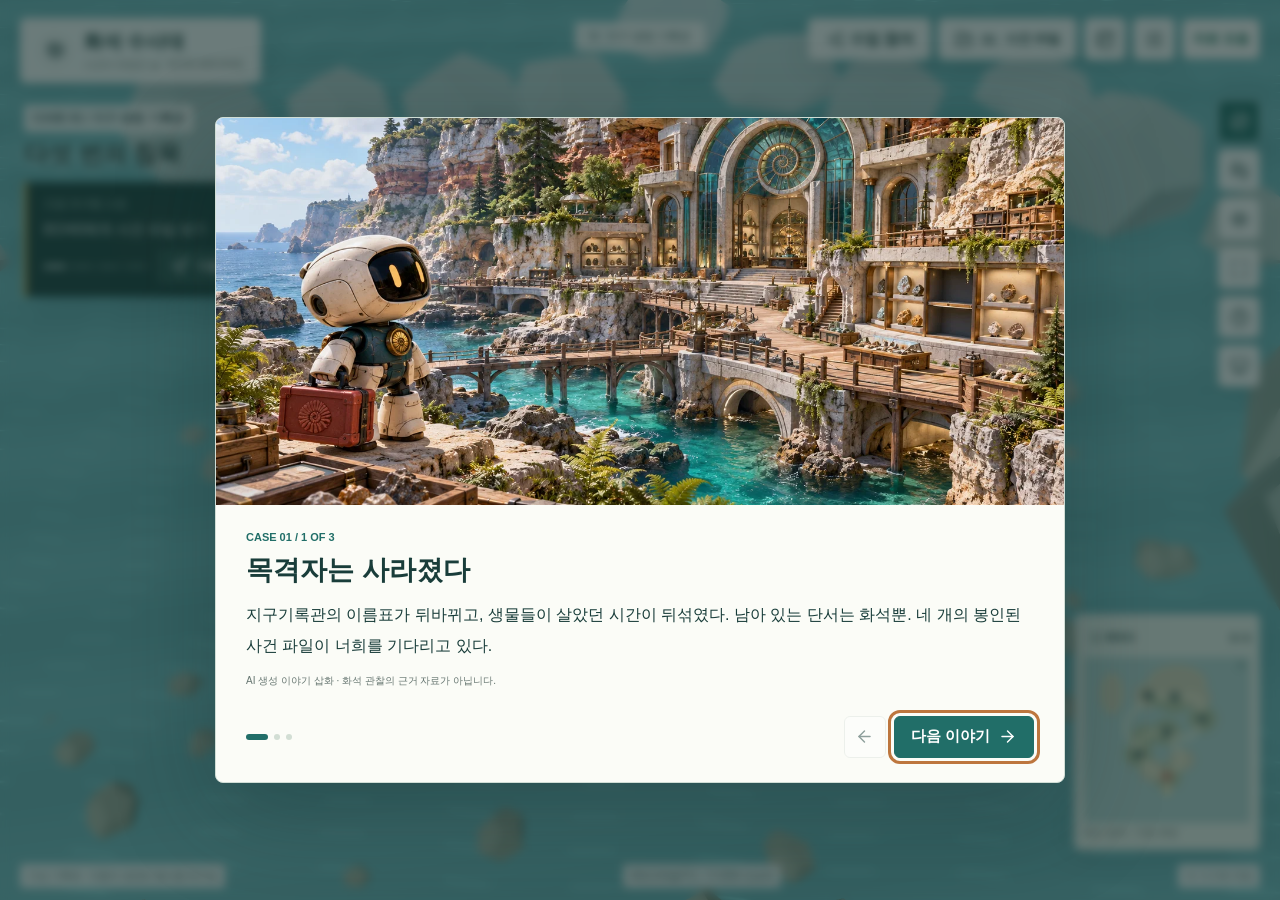
==== commit 0c1fa1ae: "Class mode for students who join with a class code; NET ZERO facilities open the simple data-inquiry" ====
--- a/fossil-detectives/index.html
+++ b/fossil-detectives/index.html
@@ -15,6 +15,10 @@
 @media print{body{background:white}.hud,#world,dialog,.inquiry-head,.submitbar,.hint,.sketch-tools{display:none!important}#inquiry{display:block!important}.inquiry-wrap{padding:0;max-width:none}textarea{height:auto;min-height:80px}.inquiry-content{display:block}#printout{display:block!important;white-space:pre-wrap;line-height:1.8;color:black;font-size:12px}body.print-records #inquiry{display:none!important}}
 .destination-list{display:grid;grid-template-columns:1fr 1fr;gap:9px}.destination{justify-content:flex-start;text-align:left;min-width:0;padding:12px}.destination>span:nth-child(2){flex:1;min-width:0}.destination b{display:block;font-size:13px;overflow-wrap:anywhere}.destination small{display:block;font-size:11px;color:var(--muted);margin-top:4px}.destination-badge{display:grid;place-items:center;background:#e3efe5;width:30px;height:30px;flex-shrink:0;border-radius:4px}.minimap header{align-items:center}.minimap #destinationsBtn{min-height:28px;padding:2px 4px;gap:3px;font-size:10px;background:transparent;border:0}.minimap #destinationsBtn svg{width:14px;height:14px}@media(max-width:480px){.destination-list{grid-template-columns:1fr}.minimap #destinationsBtn{font-size:9px}}
 .opening-view{position:fixed;inset:0;z-index:25;pointer-events:none;border-top:34px solid #132c32;border-bottom:34px solid #132c32}.opening-caption{position:absolute;left:5%;right:5%;bottom:5%;padding:20px 24px;background:#142f35ed;color:#fff;max-width:740px;border-left:4px solid #e6b950}.opening-caption h2{font-size:27px;margin:8px 0}.opening-caption p{font-size:16px;line-height:1.7}.opening-caption small{color:#e3c777}.opening-view button{position:absolute;right:20px;top:18px;pointer-events:auto}.opening-track{height:3px;background:#ffffff35;margin-top:15px}.opening-track i{display:block;height:100%;background:#e6b950;width:0}.touring .hud,.touring .crosshair{visibility:hidden}@media(max-width:600px){.opening-caption{padding:15px;bottom:10%}.opening-caption h2{font-size:21px}.opening-caption p{font-size:14px}}
+.class-mode #teacherBtn,.class-mode #resource-hub-link,.class-mode .presentation-entry,.class-mode #settings .field,.class-mode #settings .smallprint{display:none!important}
+.class-mode #cruiseBtn{min-height:40px;padding:8px 14px;font-size:14px;font-weight:700;background:#fff;border-color:#fff;color:#1d403c}
+#classStart .dialog-body>p{font-size:15px;line-height:1.85;margin:0}#classStart .tour-stage{margin:10px 0 0}
+.loading .no-map-open{display:inline-flex;align-items:center;min-height:44px;padding:8px 18px;border-radius:6px;background:var(--teal);color:#fff;font-weight:700;text-decoration:none}
 </style>
 <link rel="stylesheet" href="assets/evidence/marine-guide.css">
 <link rel="stylesheet" href="assets/presentation/tools.css"><script src="assets/presentation/tools.js"></script><script src="assets/presentation/fossil.js"></script>
@@ -52,6 +56,9 @@
 const $=id=>document.getElementById(id), esc=s=>String(s??'').replace(/[&<>"']/g,c=>({'&':'&amp;','<':'&lt;','>':'&gt;','"':'&quot;',"'":'&#39;'}[c]));
 const SAVE=(window.FossilLink&&FossilLink.keyAtParse())||'fossil-detectives-v1', params=new URLSearchParams(location.search), isInquiry=location.pathname.endsWith('/inquiry.html')||params.get('view')==='inquiry';
 const PRESENTATION=params.get('presentation')==='1';
+// 수업 모드: 입장 코드로 들어온 학생(수업용 저장 칸)은 사건마다 첫 화면 하나, 도착하면 안내가 바로 열리고, 안 쓰는 버튼은 숨긴다. 활동·기록은 그대로.
+const CLASS_MODE=SAVE!=='fossil-detectives-v1',CLASS_JOIN_PENDING=!CLASS_MODE&&!PRESENTATION&&!!window.FossilLink&&!!params.get('room')&&!params.get('map-preview');
+if(CLASS_MODE)document.body.classList.add('class-mode');
 const recordStore=()=>PRESENTATION?sessionStorage:localStorage,RECORD_KEY=PRESENTATION?'fossil-presentation-v1':SAVE;
 const fresh=()=>({schema:1,chapter:1,accepted:{},done:{},records:{},intro:{},endings:{},positions:{},sketches:{},visitedWindows:{},settings:{quality:'standard',motion:!matchMedia('(prefers-reduced-motion: reduce)').matches,speed:7},time:Date.now()});
 let state=fresh(),storageOK=true;
@@ -103,11 +110,23 @@
 function completion(c){return CHAPTERS[c].steps.filter((_,s)=>state.done[key(c,s)]).length;}
 function activeStep(){return CHAPTERS[chapter].steps.findIndex((_,s)=>!state.done[key(chapter,s)]);}
 function openStory(ending=false){const c=CHAPTERS[chapter],slides=ending?[c.ending]:c.intro;let n=0;const finish=()=>{closeDialog('story');state[ending?'endings':'intro'][chapter]=true;save();if(!ending)startOpening();};function render(){$('storyImage').src='assets/story/chapter-'+chapter+'.webp';$('storyKicker').textContent=(ending?'CASE CLOSED':'CASE 0'+chapter)+' / '+(n+1)+' OF '+slides.length;$('storyTitle').textContent=slides[n][0];$('storyText').textContent=slides[n][1];$('storyPrev').disabled=n===0;$('storyNext').innerHTML=(n===slides.length-1?(ending?'기록관으로':'탐사 시작'):'다음 이야기')+' <i data-lucide="arrow-right"></i>';$('storyDots').innerHTML=slides.map((_,i)=>'<span class="'+(i===n?'on':'')+'"></span>').join('');icons();}$('storyPrev').onclick=()=>{n=Math.max(0,n-1);render()};$('storyNext').onclick=()=>{if(n<slides.length-1){n++;render();}else finish();};$('story').oncancel=e=>{e.preventDefault();finish();};render();openDialog('story');}
+let autoTarget=0;
+function chapterStart(){if(CLASS_JOIN_PENDING)return;if(CLASS_MODE)classStart();else openStory();}
+function classStart(){
+ const c=CHAPTERS[chapter],first=!state.tutorial;let d=$('classStart');
+ if(!d){d=document.createElement('dialog');d.id='classStart';d.setAttribute('aria-labelledby','classStartTitle');d.style.width='540px';document.body.append(d);}
+ d.innerHTML='<header class="dialog-head"><div><span class="eyebrow">CASE 0'+chapter+' · '+esc(c.place)+'</span><h2 id="classStartTitle">'+esc(c.name)+'</h2></div></header><div class="dialog-body"><p>'+esc(c.intro[0][1])+'</p><div class="note"><b>이번 시간에 답할 질문</b><br>'+esc(c.question)+'</div>'+(first?'<div class="tour-stage"><strong>움직이는 법</strong><br>왼쪽 임무 칸의 「다음 장소」를 누르면 캐릭터가 조사할 곳까지 걸어가요. 방향키나 W A S D로 직접 걸어도 돼요.</div><div class="tour-stage"><strong>도착하면</strong><br>ECHO의 안내가 떠요. 「탐구 시작」을 누르고 자료를 읽은 뒤 기록을 남겨요. 쓴 기록은 바로 저장되고 선생님 화면에도 보여요.</div>':'')+'</div><div class="dialog-actions"><button id="classStartGo" class="primary">시작하기<i data-lucide="arrow-right"></i></button></div>';
+ const finish=go=>{if(d.open)d.close();clearMovement();state.intro[chapter]=true;state.tutorial=true;state.accepted[chapter]=true;save();refreshHUD();
+  if(go&&!renderer){location.href=fossilURL('inquiry.html?chapter='+chapter+'&step='+Math.max(0,activeStep()));return;}
+  if(go)goNode(currentTarget());else $('world').focus();};
+ $('classStartGo').onclick=()=>finish(true);d.oncancel=e=>{e.preventDefault();finish(false);};
+ openDialog('classStart');$('classStartGo').focus();
+}
 let flyover=null;
 const OUTPUTS=['','대멸종 사건 기록지','타임라인과 화석 분류 근거표','화석 관찰·복원 검증 기록지','모둠 복원지도와 개인 보고서 설계도'];
 function openingFinished(){if(!state.tutorial){state.tutorial=true;save();openDialog('help');}else $('world').focus();}
 function startOpening(){
- if(!renderer||!state.settings.motion||matchMedia('(prefers-reduced-motion: reduce)').matches){openingFinished();return;}
+ if(CLASS_MODE||!renderer||!state.settings.motion||matchMedia('(prefers-reduced-motion: reduce)').matches){openingFinished();return;}
  clearMovement();autoRoute=[];
  flyover={elapsed:0,position:camera.position.clone(),quaternion:camera.quaternion.clone()};
  $('mapApp').inert=true;document.body.classList.add('touring');$('openingView').hidden=false;
@@ -132,9 +151,9 @@
 window.addEventListener('keydown',e=>{if(flyover){e.preventDefault();e.stopImmediatePropagation();if(e.key==='Escape'||e.key==='Enter'||e.key===' ')stopOpening();}},true);
 function currentTarget(){if(!state.accepted[chapter])return 1;const s=activeStep();return s<0?6:s+2;}
 function refreshHUD(){const c=CHAPTERS[chapter],s=activeStep();$('chapterNumber').textContent='0'+chapter;$('place').textContent='CASE 0'+chapter+' / '+c.place;$('chapterName').textContent=c.name;$('missionText').textContent=!state.accepted[chapter]?'ECHO에게 사건 파일 받기':s>=0?c.steps[s]:(chapter===4?'모든 사건 기록 보존됨':'시간 관문에서 다음 사건으로');$('missionLabel').textContent=s<0?'복구 기록 보존':state.accepted[chapter]?'임무 '+(s+1)+' / 4':'긴급 조사팀 소집';$('missionDots').innerHTML=c.steps.map((_,i)=>'<span class="'+(state.done[key(chapter,i)]?'done':i===s?'active':'')+'"></span>').join('');$('mapProgress').textContent=completion(chapter)+' / 4';$('compass').textContent='N · '+c.place;$('routeStatus').textContent=c.theme;}
-function showChapters(){$('chapterGrid').innerHTML=CHAPTERS.slice(1).map((c,i)=>`<button class="chapter-choice" data-chapter="${i+1}"><img src="assets/story/chapter-${i+1}.webp" alt="${esc(c.place)}의 가상 이야기 장면"><div><small>CASE 0${i+1} · ${completion(i+1)}/4 기록</small><h3>${c.name}</h3><small>${c.place}</small></div></button>`).join('');$('chapterGrid').querySelectorAll('button').forEach(b=>b.onclick=()=>{closeDialog('chapters');if(isInquiry||PRESENTATION){location.href=fossilURL('./?chapter='+b.dataset.chapter);return;}rememberPosition();chapter=Number(b.dataset.chapter);state.chapter=chapter;save();buildMap();if(!state.intro[chapter])openStory();});openDialog('chapters');}
+function showChapters(){$('chapterGrid').innerHTML=CHAPTERS.slice(1).map((c,i)=>`<button class="chapter-choice" data-chapter="${i+1}"><img src="assets/story/chapter-${i+1}.webp" alt="${esc(c.place)}의 가상 이야기 장면"><div><small>CASE 0${i+1} · ${completion(i+1)}/4 기록</small><h3>${c.name}</h3><small>${c.place}</small></div></button>`).join('');$('chapterGrid').querySelectorAll('button').forEach(b=>b.onclick=()=>{closeDialog('chapters');if(isInquiry||PRESENTATION){location.href=fossilURL('./?chapter='+b.dataset.chapter);return;}rememberPosition();chapter=Number(b.dataset.chapter);state.chapter=chapter;save();buildMap();if(!state.intro[chapter])chapterStart();});openDialog('chapters');}
 function talk(node){if(eraWindow(node)){inspectEra(node);return;}if(node===1){$('npcTitle').textContent='ECHO';$('npcRole').textContent='기록 안내 로봇';$('npcText').textContent=state.accepted[chapter]?'수사는 잘 진행되고 있어? 답을 빨리 고르는 것보다 근거와 한계를 남기는 일이 중요해.':CHAPTERS[chapter].intro[0][1];$('npcNote').textContent=CHAPTERS[chapter].question;$('npcAction').innerHTML=(state.accepted[chapter]?'다음 장소로':'사건 파일 받기')+' <i data-lucide="arrow-right"></i>';$('npcAction').onclick=()=>{state.accepted[chapter]=true;save();closeDialog('npc');refreshHUD();goNode(currentTarget());};}
-else if(node===6){$('npcTitle').textContent='시간 관문';$('npcRole').textContent='사건 기록 전송';const done=completion(chapter)===4;$('npcText').textContent=done?CHAPTERS[chapter].ending[1]:'아직 보존하지 않은 수사 기록이 있어. 현재 사건을 마무리하고 오자.';$('npcNote').textContent=done?'기록은 다음 차시의 증거로 이어집니다.':'남은 기록 '+(4-completion(chapter))+'개';$('npcAction').innerHTML=done?(chapter<4?'다음 사건으로 <i data-lucide="arrow-right"></i>':'최종 기록 열기'):'남은 조사로';$('npcAction').onclick=()=>{closeDialog('npc');if(done){if(chapter<4){rememberPosition();chapter++;state.chapter=chapter;save();buildMap();openStory();}else showJournal();}else goNode(currentTarget());};}
+else if(node===6){$('npcTitle').textContent='시간 관문';$('npcRole').textContent='사건 기록 전송';const done=completion(chapter)===4;$('npcText').textContent=done?CHAPTERS[chapter].ending[1]:'아직 보존하지 않은 수사 기록이 있어. 현재 사건을 마무리하고 오자.';$('npcNote').textContent=done?'기록은 다음 차시의 증거로 이어집니다.':'남은 기록 '+(4-completion(chapter))+'개';$('npcAction').innerHTML=done?(chapter<4?'다음 사건으로 <i data-lucide="arrow-right"></i>':'최종 기록 열기'):'남은 조사로';$('npcAction').onclick=()=>{closeDialog('npc');if(done){if(chapter<4){rememberPosition();chapter++;state.chapter=chapter;save();buildMap();chapterStart();}else showJournal();}else goNode(currentTarget());};}
 else{const s=node-2;$('npcTitle').textContent=CHAPTERS[chapter].steps[s];$('npcRole').textContent='ECHO / 현장 통신';$('npcText').textContent=CHAPTERS[chapter].npc[s];$('npcNote').textContent=state.done[key(chapter,s)]?'보존한 기록을 다시 검토할 수 있어.':'확인한 사실과 자신의 해석을 구분해 기록하자.';$('npcAction').innerHTML=(state.done[key(chapter,s)]?'기록 다시 검토':'탐구 시작')+' <i data-lucide="arrow-up-right"></i>';$('npcAction').onclick=()=>{state.accepted[chapter]=true;rememberPosition();save();location.href=fossilURL('inquiry.html?chapter='+chapter+'&step='+s);};}openDialog('npc');}
 function recordText(){let out=['화석 수사대: 시간이 뒤엉킨 날','기록 시각: '+new Date(state.time).toLocaleString('ko-KR')];for(let c=1;c<=4;c++){out.push('\nCASE '+c+' '+CHAPTERS[c].name);for(let s=0;s<4;s++){const r=state.records[key(c,s)];out.push('\n'+CHAPTERS[c].steps[s]+' ['+(state.done[key(c,s)]?'보존':'작성 중')+']');if(r)for(const [k,v] of Object.entries(r))out.push(k+': '+(typeof v==='object'?JSON.stringify(v):v));}}return out.join('\n');}
 function showJournal(){$('journalBody').innerHTML=CHAPTERS.slice(1).map((c,i)=>'<div class="record-row"><span class="eyebrow">CASE 0'+(i+1)+' / '+completion(i+1)+' OF 4</span><h3>'+c.name+'</h3>'+c.steps.map((s,j)=>{const r=state.records[key(i+1,j)]||{};return '<details><summary>'+s+' · '+(state.done[key(i+1,j)]?'보존':'작성 중')+'</summary><dl>'+Object.entries(r).map(([k,v])=>'<dt>'+esc(k)+'</dt><dd>'+esc(typeof v==='object'?JSON.stringify(v):v)+'</dd>').join('')+'</dl><p><a href="inquiry.html?chapter='+(i+1)+'&step='+j+'">기록 열기</a></p></details>'}).join('')+'</div>').join('');openDialog('journal');}
@@ -233,7 +252,7 @@
 }
 function nearestPathPoint(x,z){let out=null;for(const s of navSamples){const d=Math.hypot(x-s.p.x,z-s.p.z);if(!out||d<out.d)out={d,p:s.p};}return out.p.clone();}
 function shortest(from,to){const dist=navNodes.map(()=>Infinity),prev=[],seen=new Set();dist[from]=0;while(seen.size<navNodes.length){let u=-1;for(let i=0;i<dist.length;i++)if(!seen.has(i)&&(u<0||dist[i]<dist[u]))u=i;if(u<0||dist[u]===Infinity)break;if(u===to)break;seen.add(u);for(const e of navLinks[u])if(dist[u]+e.path.length<dist[e.to]){dist[e.to]=dist[u]+e.path.length;prev[e.to]={from:u,e};}}let chain=[],u=to;while(u!==from&&prev[u]){chain.unshift(prev[u].e);u=prev[u].from;}return chain.flatMap(e=>e.reverse?[...e.path.points].reverse():e.path.points);}
-function goNode(target){if(!player||!navNodes[target])return;let best=null;for(const path of navPaths)path.points.forEach((p,j)=>{const d=p.distanceTo(player.position);if(!best||d<best.d)best={path,j,d}});const {path,j}=best,pa=path.points.slice(0,j+1).reverse(),pb=path.points.slice(j),ra=shortest(path.a,target),rb=shortest(path.b,target);const len=ps=>ps.reduce((v,p,i)=>i?v+p.distanceTo(ps[i-1]):0,0);const a=[...pa,...ra],b=[...pb,...rb];autoRoute=(len(a)<=len(b)?a:b).map(p=>p.clone());autoRoute.push(navNodes[target].clone());$('cruiseText').textContent='이동 중';$('routeStatus').textContent='안내 경로를 따라 이동 중';}
+function goNode(target){if(!player||!navNodes[target])return;let best=null;for(const path of navPaths)path.points.forEach((p,j)=>{const d=p.distanceTo(player.position);if(!best||d<best.d)best={path,j,d}});const {path,j}=best,pa=path.points.slice(0,j+1).reverse(),pb=path.points.slice(j),ra=shortest(path.a,target),rb=shortest(path.b,target);const len=ps=>ps.reduce((v,p,i)=>i?v+p.distanceTo(ps[i-1]):0,0);const a=[...pa,...ra],b=[...pb,...rb];autoRoute=(len(a)<=len(b)?a:b).map(p=>p.clone());autoRoute.push(navNodes[target].clone());autoTarget=target;$('cruiseText').textContent='이동 중';$('routeStatus').textContent='안내 경로를 따라 이동 중';}
 function rememberPosition(){if(player)state.positions[chapter]={x:player.position.x,y:player.position.y,z:player.position.z};}
 function landmarkGrounds(){const c=CHAPTERS[chapter];for(let i=1;i<Math.min(c.nodes.length,7);i++){const [x,y,z]=c.nodes[i];irregular(x,z,i===5?17:13,i===5?15:12,y-.03,i===6?'bare':'green',i*.8);}for(let i=0;i<Math.min(c.edges.length,8);i++){const [a,b,cx,cz]=c.edges[i];if(i%3===0)continue;const p=c.nodes[a],q=c.nodes[b];irregular(cx===undefined?(p[0]+q[0])/2:cx,cz===undefined?(p[2]+q[2])/2:cz,12,10,(p[1]+q[1])/2-.9,i%3===1?'sand':'green',i);}}
 function excludePlant(x,z){return chapter===2&&ERA_WINDOWS.some(w=>Math.hypot(x-w.point[0],z-(w.point[2]-6))<13)||chapter===1&&Math.abs(x-9)<18&&Math.abs(z+55)<13||chapter===2&&Math.abs(x+8)<13&&Math.abs(z+47)<10||chapter===3&&Math.abs(x+8)<13&&Math.abs(z+29)<10||chapter===4&&(Math.hypot(x-19,z+49)<13||Math.abs(x-34)<13&&Math.abs(z+13)<10);}
@@ -286,13 +305,13 @@
  vec3 color=base+vec3(swell)+vec3(.10,.13,.12)*crest*broken;
  gl_FragColor=vec4(color,1.);
 }`;
-function initWorld(){if(!T){$('error-banner').hidden=false;$('error-banner').textContent='3D 라이브러리를 불러오지 못했습니다. vendor 폴더를 확인하세요.';return;}scene=new T.Scene();camera=new T.PerspectiveCamera(48,innerWidth/innerHeight,.1,650);try{renderer=new T.WebGLRenderer({antialias:true,preserveDrawingBuffer:true,powerPreference:'high-performance'});}catch(e){$('loading').innerHTML='<h2>이 기기에서 3D 화면을 열 수 없습니다.</h2><p><a href="inquiry.html?chapter=1&step=0">탐구 자료 바로 열기</a></p>';return;}renderer.setSize(innerWidth,innerHeight);renderer.setPixelRatio(Math.min(devicePixelRatio,state.settings.quality==='high'?2:state.settings.quality==='low'?1:1.5));renderer.outputEncoding=T.sRGBEncoding;renderer.toneMapping=T.ACESFilmicToneMapping;renderer.toneMappingExposure=1.15;renderer.shadowMap.enabled=state.settings.quality!=='low';renderer.shadowMap.type=T.PCFSoftShadowMap;$('world').appendChild(renderer.domElement);scene.add(new T.HemisphereLight('#eef8fa','#779485',1.06));const sun=new T.DirectionalLight('#fff3d7',1.5);sun.position.set(-35,75,35);sun.castShadow=true;sun.shadow.mapSize.set(2048,2048);Object.assign(sun.shadow.camera,{left:-90,right:90,top:90,bottom:-90,near:.5,far:200});sun.shadow.normalBias=.045;sun.shadow.bias=-.0002;scene.add(sun);handRig=new T.Group();for(const side of [-1,1]){const m=new T.Mesh(geometry('cyl'),material('#c96b50'));m.scale.set(.065,.48,.065);m.position.set(side*.27,-.27,-.48);m.rotation.x=-.7;handRig.add(m);const h=new T.Mesh(geometry('sphere'),material('#d4ad82'));h.scale.set(.07,.10,.06);h.position.set(side*.27,-.08,-.61);handRig.add(h);}handRig.scale.setScalar(.72);camera.add(handRig);scene.add(camera);handRig.visible=false;buildMap();addWorldControls();started=true;$('loading').hidden=true;requestAnimationFrame(tick);}
+function initWorld(){if(!T){$('error-banner').hidden=false;$('error-banner').textContent='3D 라이브러리를 불러오지 못했습니다. vendor 폴더를 확인하세요.';return;}scene=new T.Scene();camera=new T.PerspectiveCamera(48,innerWidth/innerHeight,.1,650);try{renderer=new T.WebGLRenderer({antialias:true,preserveDrawingBuffer:true,powerPreference:'high-performance'});}catch(e){$('loading').innerHTML='<h2>이 기기에서는 3D 지도를 열 수 없어요</h2><p>지도 없이도 자료 읽기와 기록 남기기는 모두 할 수 있어요.</p><p><a class="no-map-open" href="'+fossilURL('inquiry.html?chapter='+chapter+'&step='+Math.max(0,activeStep()))+'">탐구 화면 열기</a></p>';return;}renderer.setSize(innerWidth,innerHeight);renderer.setPixelRatio(Math.min(devicePixelRatio,state.settings.quality==='high'?2:state.settings.quality==='low'?1:1.5));renderer.outputEncoding=T.sRGBEncoding;renderer.toneMapping=T.ACESFilmicToneMapping;renderer.toneMappingExposure=1.15;renderer.shadowMap.enabled=state.settings.quality!=='low';renderer.shadowMap.type=T.PCFSoftShadowMap;$('world').appendChild(renderer.domElement);scene.add(new T.HemisphereLight('#eef8fa','#779485',1.06));const sun=new T.DirectionalLight('#fff3d7',1.5);sun.position.set(-35,75,35);sun.castShadow=true;sun.shadow.mapSize.set(2048,2048);Object.assign(sun.shadow.camera,{left:-90,right:90,top:90,bottom:-90,near:.5,far:200});sun.shadow.normalBias=.045;sun.shadow.bias=-.0002;scene.add(sun);handRig=new T.Group();for(const side of [-1,1]){const m=new T.Mesh(geometry('cyl'),material('#c96b50'));m.scale.set(.065,.48,.065);m.position.set(side*.27,-.27,-.48);m.rotation.x=-.7;handRig.add(m);const h=new T.Mesh(geometry('sphere'),material('#d4ad82'));h.scale.set(.07,.10,.06);h.position.set(side*.27,-.08,-.61);handRig.add(h);}handRig.scale.setScalar(.72);camera.add(handRig);scene.add(camera);handRig.visible=false;buildMap();addWorldControls();started=true;$('loading').hidden=true;requestAnimationFrame(tick);}
 function buildMap(){if(!renderer)return;if(world){scene.remove(world);for(const o of owned)o.dispose?.();owned.length=0;for(const t of textures)t.dispose();textures.length=0;}seed=6133+chapter*420;world=new T.Group();scene.add(world);batches={};modelMatrix.identity();scenery=[];walkers=[];landMarks=[];autoRoute=[];stationLabels=[];$('labels').innerHTML='';scene.background=new T.Color(['','#c0dce0','#c7e1de','#cbded2','#e4ddc9'][chapter]);scene.fog=new T.Fog(scene.background,120,300);navSamples=[];createNavigation();landmarkGrounds();buildDistinctMap();buildSurveyStations();addDecorations();const n=navNodes;portal(n[6].x,n[6].y,n[6].z-2,.1);for(let i=0;i<30;i++){const a=i/30*TAU,r=range(112,165);rock(Math.cos(a)*r,-12,Math.sin(a)*r,range(12,27),i%2?'#a6bcb0':'#91aba5');}for(let i=0;i<55;i++){const a=range(0,TAU),r=range(65,100);rock(Math.cos(a)*r,-9,Math.sin(a)*r,range(1.6,5),'#9daea0');}flush();const wg=new T.PlaneGeometry(650,650,55,55);wg.rotateX(-Math.PI/2);owned.push(wg);const wm=new T.ShaderMaterial({uniforms:{time:{value:0},base:{value:new T.Color(chapter===3?'#7ab5a6':'#70b9be')}},vertexShader:'uniform float time; varying vec2 p; void main(){p=position.xz;vec3 v=position;v.y+=sin(v.x*.16+time*.7)*.09+cos(v.z*.13-time*.5)*.07;gl_Position=projectionMatrix*modelViewMatrix*vec4(v,1.);}',fragmentShader:waterFragment});owned.push(wm);water=new T.Mesh(wg,wm);water.position.y=-6.8;world.add(water);addRegionalTerrain();echo=makeCharacter(true);echo.position.copy(n[1]).add(V(-1.6,0,-1.8));echo.rotation.y=.3;world.add(echo);player=makeCharacter(false);const p=state.positions[chapter];const sp=p&&Number.isFinite(p.x)&&Number.isFinite(p.z)&&surface(p.x,p.z)?V(p.x,surface(p.x,p.z).y,p.z):n[0].clone();player.position.copy(sp);player.rotation.y=Math.PI;world.add(player);for(let j=0;j<4;j++){const g=makeCharacter(false,['#547e82','#a59b5a','#8b6570','#58896b'][j]);world.add(g);walkers.push({g,path:navPaths[(j*2+1)%navPaths.length].points,t:j*.2,dir:1,speed:.012+j*.002});}for(let i=1;i<n.length;i++){const d=document.createElement('div');d.className='worldlabel';d.innerHTML='<b>'+nodeBadge(i)+'</b><span>'+nodeLabel(i)+'</span>';$('labels').appendChild(d);stationLabels.push({el:d,p:n[i].clone().add(V(0,i===1?4:5,0)),node:i});}yaw=.15;pitch=.69;distance=36;camera.position.copy(player.position).add(V(12,25,27));camera.lookAt(player.position);refreshHUD();setMode(currentMode);drawMinimap();}
 function setMode(mode){currentMode=mode;for(const id of ['overview','follow','first'])$(id+'Btn').classList.toggle('selected',mode===id);$('crosshair').classList.toggle('hidden',mode!=='first');if(player)player.visible=mode!=='first';if(handRig)handRig.visible=mode==='first';if(mode==='first'){yaw=player.rotation.y-Math.PI;pitch=.04;distance=1;}else if(mode==='follow'){yaw=player.rotation.y-Math.PI;pitch=.23;distance=6;}else{pitch=.85;distance=fossilOverviewFit();}if(renderer){renderer.toneMappingExposure=.65;scene.children.filter(x=>x.isLight).forEach(x=>x.intensity=x.isHemisphereLight?.55:.95);}clearMovement();}
 function addWorldControls(){const canvas=renderer.domElement;canvas.addEventListener('pointerdown',e=>{if(e.button!==0&&e.button!==2)return;canvas.focus();pointer={id:e.pointerId,x:e.clientX,y:e.clientY};canvas.setPointerCapture(e.pointerId);});canvas.addEventListener('pointermove',e=>{if(!pointer||e.pointerId!==pointer.id)return;const dx=e.clientX-pointer.x,dy=e.clientY-pointer.y;yaw-=dx*.005;pitch=Math.max(currentMode==='first'?-.9:.08,Math.min(currentMode==='first'?1.05:1.38,pitch+dy*.004));pointer.x=e.clientX;pointer.y=e.clientY;});for(const ev of ['pointerup','pointercancel','lostpointercapture'])canvas.addEventListener(ev,()=>pointer=null);canvas.addEventListener('contextmenu',e=>e.preventDefault());canvas.addEventListener('wheel',e=>{e.preventDefault();if(currentMode!=='first')distance=Math.max(currentMode==='follow'?3:14,Math.min(currentMode==='follow'?14:240,distance+e.deltaY*.022));},{passive:false});window.addEventListener('keydown',e=>{if(isInquiry||document.querySelector('dialog[open]')||e.target.matches('input,textarea,select'))return;const k=e.key.toLowerCase(),map={arrowup:'w',arrowdown:'s',arrowleft:'a',arrowright:'d'};if('wasd'.includes(k)||map[k]){moveKeys[map[k]||k]=true;autoRoute=[];e.preventDefault();}if(k==='e'&&nearest){talk(nearest.node);e.preventDefault();}if(k==='escape'){autoRoute=[];clearMovement();}if(k==='m')showChapters();});window.addEventListener('keyup',e=>{const map={arrowup:'w',arrowdown:'s',arrowleft:'a',arrowright:'d'};moveKeys[map[e.key.toLowerCase()]||e.key.toLowerCase()]=false});window.addEventListener('blur',clearMovement);document.addEventListener('visibilitychange',()=>{clearMovement();rememberPosition();save()});for(const btn of document.querySelectorAll('[data-move]')){btn.addEventListener('pointerdown',e=>{e.preventDefault();btn.setPointerCapture(e.pointerId);autoRoute=[];moveKeys[btn.dataset.move]=true});for(const ev of ['pointerup','pointercancel','lostpointercapture'])btn.addEventListener(ev,()=>moveKeys[btn.dataset.move]=false);}window.addEventListener('resize',()=>{camera.aspect=innerWidth/innerHeight;camera.updateProjectionMatrix();renderer.setSize(innerWidth,innerHeight);if(currentMode==='overview')distance=fossilOverviewFit()});$('minimap').addEventListener('click',e=>{const r=e.currentTarget.getBoundingClientRect(),x=((e.clientX-r.left)/r.width-.5)*150,z=((e.clientY-r.top)/r.height-.5)*150;let target=1,d=Infinity;navNodes.forEach((p,i)=>{if(i===0)return;const dd=Math.hypot(p.x-x,p.z-z);if(dd<d){d=dd;target=i;}});goNode(target);});$('minimap').addEventListener('keydown',e=>{if(e.key==='Enter'){goNode(currentTarget());e.preventDefault()}});}
 function drawMinimap(){if(!player)return;const cv=$('minimap'),ctx=cv.getContext('2d'),w=cv.width,h=cv.height,to=p=>[w/2+p.x/150*w,h/2+p.z/150*h];ctx.fillStyle='#b8d9d6';ctx.fillRect(0,0,w,h);for(const l of landMarks){ctx.fillStyle=l.biome==='green'?'#b7c6a5':'#d8d5bb';ctx.beginPath();ctx.ellipse(w/2+l.cx/150*w,h/2+l.cz/150*h,l.rx/150*w,l.rz/150*h,0,0,TAU);ctx.fill();}ctx.lineWidth=7;ctx.strokeStyle='#f6f6dc';for(const path of navPaths){ctx.beginPath();path.points.forEach((p,i)=>{const q=to(p);i?ctx.lineTo(...q):ctx.moveTo(...q)});ctx.stroke();}navNodes.forEach((p,i)=>{if(i===0)return;const [x,y]=to(p);ctx.fillStyle=i===currentTarget()?'#b96249':i>=2&&i<=5&&state.done[key(chapter,i-2)]?'#477c68':'#45635e';ctx.beginPath();ctx.arc(x,y,10,0,TAU);ctx.fill();ctx.fillStyle='#fff';ctx.font='bold 12px sans-serif';ctx.textAlign='center';ctx.textBaseline='middle';ctx.fillText(nodeBadge(i),x,y+.5);});const [x,y]=to(player.position);ctx.fillStyle='#ffc85e';ctx.strokeStyle='#fff';ctx.lineWidth=3;ctx.beginPath();ctx.arc(x,y,7,0,TAU);ctx.fill();ctx.stroke();ctx.fillStyle='#345f59';ctx.font='bold 15px sans-serif';ctx.fillText('N',w-17,17);}
 let last=0,saveClock=0,fpsElapsed=0,fpsFrames=0;
-function tick(ms){requestAnimationFrame(tick);if(!renderer||isInquiry)return;const dt=Math.min(.045,(ms-(last||ms))/1000);last=ms;const paused=!!document.querySelector('dialog[open]')||document.hidden||!!flyover;clock+=dt;let moving=false;if(!paused){if(autoRoute.length){const next=autoRoute[0],dx=next.x-player.position.x,dz=next.z-player.position.z,dist=Math.hypot(dx,dz),step=Number(state.settings.speed)*dt;if(dist<step+.05){player.position.copy(next);autoRoute.shift();if(!autoRoute.length){$('cruiseText').textContent='다음 장소';$('routeStatus').textContent=CHAPTERS[chapter].theme;toast('도착했어. 가까운 표식에서 조사해 보자.');}}else{player.position.x+=dx/dist*step;player.position.z+=dz/dist*step;const surf=surface(player.position.x,player.position.z);player.position.y=surf?surf.y:next.y;player.rotation.y=Math.atan2(dx,dz);moving=true;}}
+function tick(ms){requestAnimationFrame(tick);if(!renderer||isInquiry)return;const dt=Math.min(.045,(ms-(last||ms))/1000);last=ms;const paused=!!document.querySelector('dialog[open]')||document.hidden||!!flyover;clock+=dt;let moving=false;if(!paused){if(autoRoute.length){const next=autoRoute[0],dx=next.x-player.position.x,dz=next.z-player.position.z,dist=Math.hypot(dx,dz),step=Number(state.settings.speed)*dt;if(dist<step+.05){player.position.copy(next);autoRoute.shift();if(!autoRoute.length){$('cruiseText').textContent='다음 장소';$('routeStatus').textContent=CHAPTERS[chapter].theme;if(CLASS_MODE&&autoTarget){const t=autoTarget;autoTarget=0;setTimeout(()=>{if(!document.querySelector('dialog[open]'))talk(t)},250);}else toast('도착했어. 가까운 표식에서 조사해 보자.');}}else{player.position.x+=dx/dist*step;player.position.z+=dz/dist*step;const surf=surface(player.position.x,player.position.z);player.position.y=surf?surf.y:next.y;player.rotation.y=Math.atan2(dx,dz);moving=true;}}
 else{let x=(moveKeys.d?1:0)-(moveKeys.a?1:0),z=(moveKeys.s?1:0)-(moveKeys.w?1:0);if(x||z){const len=Math.hypot(x,z);x/=len;z/=len;const dx=(x*Math.cos(yaw)+z*Math.sin(yaw))*Number(state.settings.speed)*dt,dz=(-x*Math.sin(yaw)+z*Math.cos(yaw))*Number(state.settings.speed)*dt;let xx=player.position.x+dx,zz=player.position.z+dz,s=surface(xx,zz,.35);if(!s){s=surface(xx,player.position.z,.35);if(s)zz=player.position.z;else{s=surface(player.position.x,zz,.35);xx=player.position.x;}}if(s){player.position.set(xx,s.y,zz);moving=true;}player.rotation.y=Math.atan2(dx,dz);}}animatePerson(player,clock,moving);if(state.settings.motion){water.material.uniforms.time.value=clock;walkers.forEach(w=>{w.t+=dt*w.speed*w.dir;if(w.t>1){w.t=1;w.dir=-1}if(w.t<0){w.t=0;w.dir=1}const f=w.t*(w.path.length-1),i=Math.floor(f),p=w.path[i],q=w.path[Math.min(i+1,w.path.length-1)];w.g.position.copy(p).lerp(q,f-i);const tangent=q.clone().sub(p).multiplyScalar(w.dir);if(tangent.length()>.001)w.g.rotation.y=Math.atan2(tangent.x,tangent.z);animatePerson(w.g,clock,true);});echo.userData.arms[0].rotation.x=Math.sin(clock*.6)*.12;}}
 const target=player.position.clone().add(V(0,currentMode==='first'?1.65:currentMode==='follow'?1.5:.8,0));
 if(currentMode==='overview'){if(innerWidth<600){const ahead=navNodes[currentTarget()].clone().sub(player.position);ahead.clampLength(0,22);target.addScaledVector(ahead,.5);}else target.copy(world.userData.overviewCenter||V(0,4,-20));}
@@ -318,11 +337,11 @@
 function previousRecords(c,until=4){let content='';for(let s=0;s<until;s++){const r=state.records[key(c,s)];content+='<details class="hint"><summary>'+CHAPTERS[c].steps[s]+' · '+(state.done[key(c,s)]?'보존':'아직 보존하지 않음')+'</summary>'+(r?Object.entries(r).map(([k,v])=>'<p><strong>'+esc(k)+'</strong><br>'+esc(v)+'</p>').join(''):'<p>작성된 기록이 없습니다. '+link('inquiry.html?chapter='+c+'&step='+s,'이 기록 작성')+'</p>')+'</details>';}return content;}
 function evidence4(s){return FossilScaffold.evidence4(s,{previousRecords});}
 function forms4(s){return FossilScaffold.forms4(s,{field,selectField,input,eras:ERAS,colors:ERA_COLORS});}
-function renderInquiry(){document.body.classList.add('inquiry-mode','scaffolding');$('mapApp').hidden=true;$('inquiry').hidden=false;const s=Number(params.get('step'));inquiryStep=Number.isInteger(s)&&s>=0&&s<=3?s:0;const c=CHAPTERS[chapter],inquiryHints=FossilScaffold.hintsFor(chapter,inquiryStep,hints[chapter]);document.title=c.steps[inquiryStep]+' | 화석 수사대';$('mapReturn').href='./?chapter='+chapter+'&return=1';const sources=[null,evidence1,evidence2,evidence3,evidence4],forms=[null,forms1,forms2,forms3,forms4];$('inquiryBody').innerHTML=`<header class="inquiry-title"><span class="eyebrow">CASE 0${chapter} · MISSION 0${inquiryStep+1} · ${c.time[inquiryStep]}</span><h1>${c.steps[inquiryStep]}</h1><p>${c.npc[inquiryStep]}</p></header><form id="recordForm"><div class="inquiry-content" ${chapter===4&&inquiryStep===0?'style="grid-template-columns:1fr"':''}><section>${sources[chapter](inquiryStep)}</section><section><span class="pill">수사 기록 · 정답 자동 채점 없음</span>${forms[chapter](inquiryStep)}<details class="hint"><summary>ECHO의 탐구 질문</summary><p id="hintText">${inquiryHints[0]}</p><button type="button" id="hintNext">다음 질문<i data-lucide="chevron-right"></i></button></details></section></div><div class="submitbar"><span class="save-indicator">이 기기에 자동 저장됨</span><div class="actionrow"><button type="button" id="draftReturn"><i data-lucide="arrow-left"></i>작성 중으로 돌아가기</button><button type="submit" class="primary">기록 보존하고 현장으로<i data-lucide="check"></i></button></div></div><div id="recordFeedback" class="feedback" role="alert"></div><p class="smallprint">보존은 작성 완료 표시입니다. 과학적 타당성을 자동 판정하거나 점수를 부여하지 않습니다.</p></form>`;
+function renderInquiry(){document.body.classList.add('inquiry-mode','scaffolding');$('mapApp').hidden=true;$('inquiry').hidden=false;const s=Number(params.get('step'));inquiryStep=Number.isInteger(s)&&s>=0&&s<=3?s:0;const c=CHAPTERS[chapter],inquiryHints=FossilScaffold.hintsFor(chapter,inquiryStep,hints[chapter]);document.title=c.steps[inquiryStep]+' | 화석 수사대';$('mapReturn').href='./?chapter='+chapter+'&return=1';const sources=[null,evidence1,evidence2,evidence3,evidence4],forms=[null,forms1,forms2,forms3,forms4];$('inquiryBody').innerHTML=`<header class="inquiry-title"><span class="eyebrow">CASE 0${chapter} · MISSION 0${inquiryStep+1} · ${c.time[inquiryStep]}</span><h1>${c.steps[inquiryStep]}</h1><p>${c.npc[inquiryStep]}</p></header><form id="recordForm"><div class="inquiry-content" ${chapter===4&&inquiryStep===0?'style="grid-template-columns:1fr"':''}><section>${sources[chapter](inquiryStep)}</section><section><span class="pill">수사 기록 · 정답 자동 채점 없음</span>${forms[chapter](inquiryStep)}<details class="hint"><summary>ECHO의 탐구 질문</summary><p id="hintText">${inquiryHints[0]}</p><button type="button" id="hintNext">다음 질문<i data-lucide="chevron-right"></i></button></details></section></div><div class="submitbar"><span class="save-indicator">이 기기에 자동 저장됨</span><div class="actionrow"><button type="button" id="draftReturn"><i data-lucide="arrow-left"></i>작성 중으로 돌아가기</button><button type="submit" class="primary">기록 보존하고 현장으로<i data-lucide="check"></i></button>${CLASS_MODE&&inquiryStep<3?'<button type="submit" id="submitNext">보존하고 다음 활동으로<i data-lucide="arrow-right"></i></button>':''}</div></div><div id="recordFeedback" class="feedback" role="alert"></div><p class="smallprint">보존은 작성 완료 표시입니다. 과학적 타당성을 자동 판정하거나 점수를 부여하지 않습니다.</p></form>`;
 const form=$('recordForm'),stored=state.records[key(chapter,inquiryStep)]||{};for(const el of form.querySelectorAll('[name]'))if(Object.hasOwn(stored,el.name)&&typeof stored[el.name]==='string')el.value=stored[el.name];const collect=()=>{const obj={...state.records[key(chapter,inquiryStep)]};obj['자료 버전']=FossilScaffold.version;for(const el of form.querySelectorAll('[name]'))obj[el.name]=el.value;state.records[key(chapter,inquiryStep)]=obj;save();};form.addEventListener('input',()=>{collect();if(chapter===2&&inquiryStep===1)updateTimeline();});form.addEventListener('change',collect);$('draftReturn').onclick=()=>{collect();location.href=fossilURL('./?chapter='+chapter+'&return=1')};form.onsubmit=e=>{e.preventDefault();collect();const r=state.records[key(chapter,inquiryStep)],feedback=$('recordFeedback');let message='';for(const el of form.querySelectorAll('[required]'))if(!el.value.trim()){message='필수 기록을 확인해 주세요. 짧더라도 자신의 관찰과 근거를 남겨 주세요.';el.focus();break;}
 if(!message&&chapter===2&&inquiryStep===1){if(ERAS.some((era,i)=>r['순서 '+i]!==era))message='시대 순서를 다시 확인해 볼까요? 선캄브리아시대부터 현재 방향으로 놓아 보세요.';else if(RATIOS.some((ratio,i)=>Math.abs(Number(r['길이 '+i])-ratio)>.06))message='학습지의 비율과 각 길이를 비교해 보세요. 네 칸의 합계가 100cm여야 합니다.';}
 if(!message&&chapter===4&&inquiryStep===1){const a=ERAS.indexOf(r['시작 시대']),b=ERAS.indexOf(r['다음 시대']);if(b!==a+1)message='이번 연결에서는 시간상 서로 이어진 두 시대를 골라 주세요. 더 많은 시대는 보고서에서 이어갈 수 있습니다.';}
-if(message){feedback.textContent=message;feedback.scrollIntoView({block:'center',behavior:'smooth'});return;}state.done[key(chapter,inquiryStep)]=true;state.accepted[chapter]=true;save();location.href=fossilURL('./?chapter='+chapter+'&return=1');};let hintNo=0;$('hintNext').onclick=()=>{hintNo=(hintNo+1)%3;$('hintText').textContent=inquiryHints[hintNo]};if(chapter===2&&inquiryStep===1)updateTimeline();FossilScaffold.mount(form,chapter,inquiryStep);if($('specimenPhoto'))initPhotoViewer();if($('sketch'))initSketch();if($('reconstruction')){drawReconstruction();$('reconColor').onchange=drawReconstruction;}icons();}
+if(message){feedback.textContent=message;feedback.scrollIntoView({block:'center',behavior:'smooth'});return;}state.done[key(chapter,inquiryStep)]=true;state.accepted[chapter]=true;save();location.href=fossilURL(e.submitter&&e.submitter.id==='submitNext'&&inquiryStep<3?'inquiry.html?chapter='+chapter+'&step='+(inquiryStep+1):'./?chapter='+chapter+'&return=1');};let hintNo=0;$('hintNext').onclick=()=>{hintNo=(hintNo+1)%3;$('hintText').textContent=inquiryHints[hintNo]};if(chapter===2&&inquiryStep===1)updateTimeline();FossilScaffold.mount(form,chapter,inquiryStep);if($('specimenPhoto'))initPhotoViewer();if($('sketch'))initSketch();if($('reconstruction')){drawReconstruction();$('reconColor').onchange=drawReconstruction;}icons();}
 function updateTimeline(){const form=$('recordForm'),vals=ERAS.map((_,i)=>Math.max(0,Math.min(100,Number(form.elements['길이 '+i].value)||0)));$('timeStrip').innerHTML=vals.map((v,i)=>'<div title="'+ERAS[i]+' '+v+'cm" style="flex:none;width:'+v+'%;background:'+ERA_COLORS[i]+'"></div>').join('');$('timeStrip').style.overflow='hidden';vals.forEach((v,i)=>$('ratioLabel'+i).textContent=v);$('ratioSum').textContent=(vals.reduce((a,b)=>a+b,0)).toFixed(1);}
 function initPhotoViewer(){for(const b of document.querySelectorAll('[data-specimen]'))b.onclick=()=>{selectedSpecimen=Number(b.dataset.specimen);const sp=SPECIMENS[selectedSpecimen];$('specimenPhoto').src='assets/evidence/'+sp.id+'.jpg';$('specimenPhoto').alt=sp.name+' 화석 실물 사진';$('photoCredit').innerHTML=photoCredit(sp);$('photoContext').textContent=sp.context;$('specimenSupport').innerHTML=FossilScaffold.specimen(selectedSpecimen);$('photoZoom').value='1';$('specimenPhoto').style.width='100%';$('specimenPhoto').style.height='100%';document.querySelectorAll('[data-specimen]').forEach(t=>t.setAttribute('aria-pressed',String(t===b)));if($('sketch'))loadSketch();};$('photoZoom').oninput=e=>{const val=Number(e.target.value);$('specimenPhoto').style.width=val*100+'%';$('specimenPhoto').style.height=val*100+'%';};}
 function sketchKey(){return chapter+'-'+inquiryStep+'-'+SPECIMENS[selectedSpecimen].id;}
@@ -348,7 +367,7 @@
 window.addEventListener('pagehide',()=>{rememberPosition();save()});
 window.FOSSIL_QA={fps:0,getState:()=>({chapter,completed:completion(chapter),position:player?.position.toArray(),mode:currentMode,route:autoRoute.length,opening:!!flyover,camera:camera?.position.toArray(),nearest:nearest?.node,paths:navPaths.length,instances:renderer?.info.render.calls,triangles:renderer?.info.render.triangles,storageOK}),navigate:goNode,showMap:c=>{if(!validChapter(c))return;document.querySelectorAll('dialog[open]').forEach(d=>d.close());chapter=Number(c);buildMap();},surface:(x,z)=>surface(x,z),nodes:()=>navNodes.map(v=>v.toArray()),paths:()=>navPaths.map(p=>({a:p.a,b:p.b,points:p.points.map(v=>v.toArray())}))};
 icons();
-if(isInquiry)renderInquiry();else{initWorld();if(!PRESENTATION&&!state.intro[chapter])openStory();else if(!PRESENTATION&&params.has('return')&&completion(chapter)===4&&!state.endings[chapter])openStory(true);}
+if(isInquiry)renderInquiry();else{initWorld();if(!PRESENTATION&&!state.intro[chapter])chapterStart();else if(!PRESENTATION&&params.has('return')&&completion(chapter)===4&&!state.endings[chapter])openStory(true);}
 mountFossilPresentation();
 </script>
 <script>window.FossilLink&&FossilLink.boot().then(r=>{if(r!=='reload')FossilLink.init()});</script>
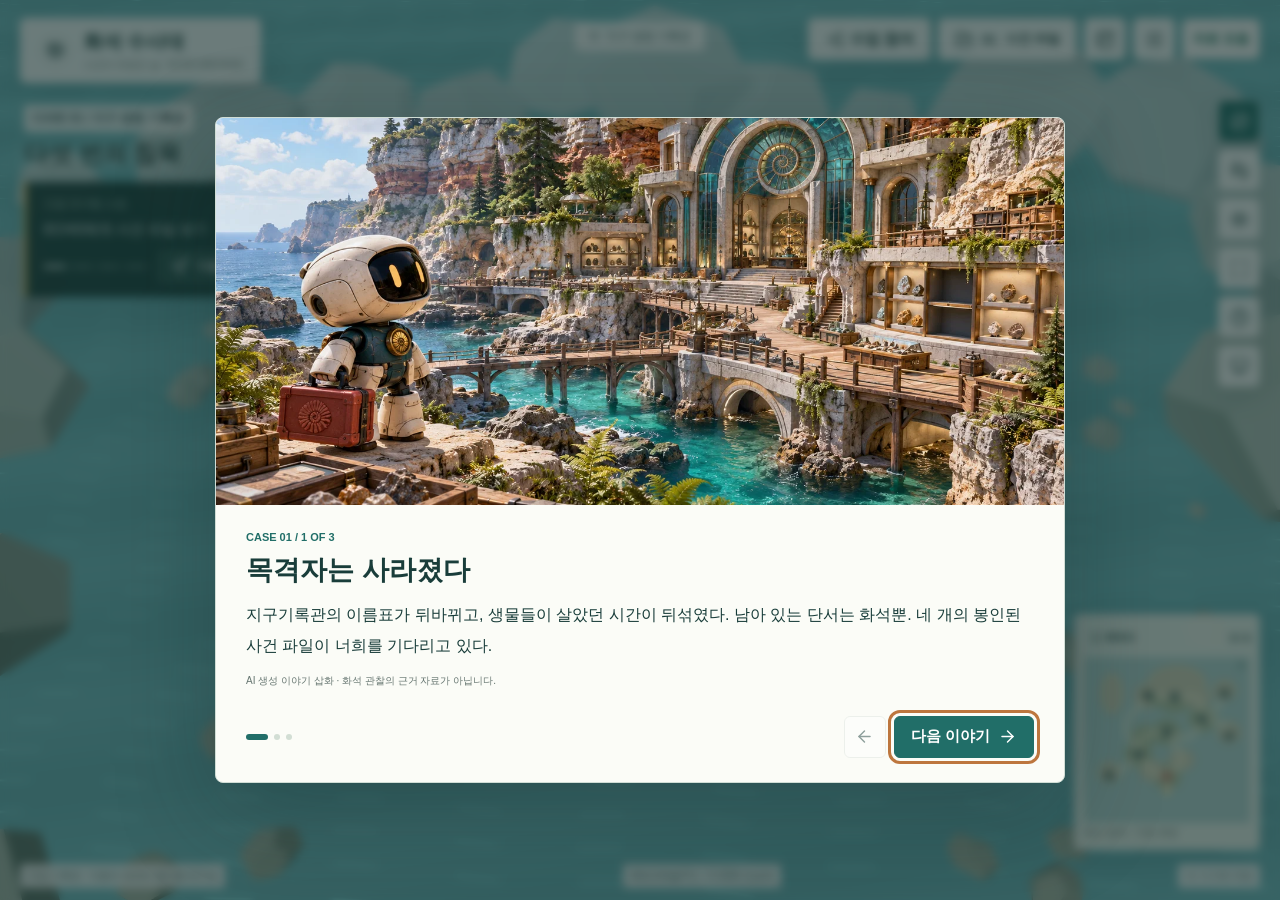
==== commit c2fa3926: "Source rooms on the lesson-1 maps and a gallery walk between classmates - Fossil case 1: three sourc" ====
--- a/fossil-detectives/index.html
+++ b/fossil-detectives/index.html
@@ -15,6 +15,7 @@
 @media print{body{background:white}.hud,#world,dialog,.inquiry-head,.submitbar,.hint,.sketch-tools{display:none!important}#inquiry{display:block!important}.inquiry-wrap{padding:0;max-width:none}textarea{height:auto;min-height:80px}.inquiry-content{display:block}#printout{display:block!important;white-space:pre-wrap;line-height:1.8;color:black;font-size:12px}body.print-records #inquiry{display:none!important}}
 .destination-list{display:grid;grid-template-columns:1fr 1fr;gap:9px}.destination{justify-content:flex-start;text-align:left;min-width:0;padding:12px}.destination>span:nth-child(2){flex:1;min-width:0}.destination b{display:block;font-size:13px;overflow-wrap:anywhere}.destination small{display:block;font-size:11px;color:var(--muted);margin-top:4px}.destination-badge{display:grid;place-items:center;background:#e3efe5;width:30px;height:30px;flex-shrink:0;border-radius:4px}.minimap header{align-items:center}.minimap #destinationsBtn{min-height:28px;padding:2px 4px;gap:3px;font-size:10px;background:transparent;border:0}.minimap #destinationsBtn svg{width:14px;height:14px}@media(max-width:480px){.destination-list{grid-template-columns:1fr}.minimap #destinationsBtn{font-size:9px}}
 .opening-view{position:fixed;inset:0;z-index:25;pointer-events:none;border-top:34px solid #132c32;border-bottom:34px solid #132c32}.opening-caption{position:absolute;left:5%;right:5%;bottom:5%;padding:20px 24px;background:#142f35ed;color:#fff;max-width:740px;border-left:4px solid #e6b950}.opening-caption h2{font-size:27px;margin:8px 0}.opening-caption p{font-size:16px;line-height:1.7}.opening-caption small{color:#e3c777}.opening-view button{position:absolute;right:20px;top:18px;pointer-events:auto}.opening-track{height:3px;background:#ffffff35;margin-top:15px}.opening-track i{display:block;height:100%;background:#e6b950;width:0}.touring .hud,.touring .crosshair{visibility:hidden}@media(max-width:600px){.opening-caption{padding:15px;bottom:10%}.opening-caption h2{font-size:21px}.opening-caption p{font-size:14px}}
+#archive{width:640px}#archive .archive-lead{font-size:15px;line-height:1.8;margin:0}.archive-list{list-style:none;margin:14px 0 4px;padding:0;display:grid;gap:10px}.archive-list li{border:1px solid #d5e0da;border-radius:6px;padding:11px 14px}.archive-list b{display:block;font-size:14px}.archive-list p{margin:4px 0 6px;font-size:13px;line-height:1.75}.archive-list a{font-size:13px;font-weight:700;color:var(--teal)}.archive-help{font-size:12px;color:var(--muted);line-height:1.7;margin:6px 0 14px}.archive-card{display:block}.archive-card span{display:block;font-size:13px;font-weight:700;margin-bottom:6px}.archive-card textarea{width:100%;min-height:84px;box-sizing:border-box;border:1px solid #c7d6cf;border-radius:6px;padding:10px;font:inherit;font-size:14px;line-height:1.7}
 .class-mode #teacherBtn,.class-mode #resource-hub-link,.class-mode .presentation-entry,.class-mode #settings .field,.class-mode #settings .smallprint{display:none!important}
 .class-mode #cruiseBtn{min-height:40px;padding:8px 14px;font-size:14px;font-weight:700;background:#fff;border-color:#fff;color:#1d403c}
 #classStart .dialog-body>p{font-size:15px;line-height:1.85;margin:0}#classStart .tour-stage{margin:10px 0 0}
@@ -87,8 +88,43 @@
 ];
 for(const w of ERA_WINDOWS){const i=CHAPTERS[2].nodes.length;CHAPTERS[2].nodes.push(w.point);CHAPTERS[2].edges.push([w.from,i,...w.bend]);}
 function eraWindow(node){return chapter===2&&node>=7?ERA_WINDOWS[node-7]:null;}
-function nodeLabel(node){return node===1?'ECHO':node===6?'시간 관문':eraWindow(node)?.title||CHAPTERS[chapter].steps[node-2];}
-function nodeBadge(node){return node===1?'E':node===6?'›':eraWindow(node)?String.fromCharCode(65+node-7):String(node-1);}
+// 자료실: 지도에서 걸어 들어가는 출처 방. 앱 안 요약을 먼저 읽고, 원본은 고르면 새 창으로 열린다. 확인한 것을 자료 카드로 남기면 그 활동의 수사 기록에 들어간다.
+// 요약 문장은 탐구 화면의 증거 카드·그래프 안내에 이미 있는 문장에서 가져왔다(새 사실을 덧붙이지 않는다).
+const ARCHIVE_ROOMS={1:[
+ {id:'graph',title:'그래프 기록실',point:[-52,1,32],from:2,bend:[-42,28],step:0,field:'자료실 · 그래프 기록실',
+  lead:'탐구 화면에서 읽은 생명 기록 그래프가 어디서 왔는지 확인하는 방이야. 그래프를 근거로 쓰기 전에 누가, 무엇을 세어 그렸는지부터 보자.',
+  question:'세로축은 무엇을 센 값일까? 「과의 수가 줄었다」와 「생물이 그만큼 죽었다」는 같은 말일까?',
+  sources:[['필드 박물관 · 해양 생물 과의 수 그래프','탐구 화면 그래프의 원본이다. 세로축은 해양 생물 과의 수이고 페름기 말에 큰 감소가 보인다. 과의 수가 줄어든 비율을 종의 멸종률이나 개체 수 감소율로 바꾸어 읽지 않는다.','https://silurian-reef.fieldmuseum.org/narrative/474'],
+   ['국제층서위원회 · 지질연대표','그래프 가로축에 나오는 지질 시대(기)의 이름과 경계 연대를 정한 국제 기준표다.','https://stratigraphy.org/chart/']]},
+ {id:'permian',title:'페름기 말 자료실',point:[56,5,-4],from:4,bend:[49,-15],step:2,field:'자료실 · 페름기 말',
+  lead:'「증거 심사」에서 읽는 페름기 말 증거 카드의 원본이 모여 있어. 카드의 문장이 어느 기관의 어떤 자료에서 왔는지 직접 확인해 보자.',
+  question:'판게아는 대멸종보다 4천만 년 넘게 앞서 이미 모여 있었어. 그렇다면 「왜 하필 페름기 말이었나」를 설명해 주는 자료는 어느 것일까?',
+  sources:[['미국 국립공원청(NPS) · 대멸종과 생물군 변화','시베리아에서 일어난 대규모 현무암 분출(시베리아 트랩)이 페름기 말 대멸종을 일으킨 방아쇠로 여겨진다. 화산은 이산화 탄소와 이산화 황을 내뿜어 기후 변화와 해양 산성화를 일으킬 수 있다.','https://www.nps.gov/subjects/fossils/mass-extinctions-through-geologic-time.htm'],
+   ['UC 버클리 · 화산 활동과 대멸종(시베리아 트랩)','시베리아 트랩의 용암은 서유럽만 한 넓이를 1km가 넘는 두께로 덮었고, 대부분이 지질학적으로 짧은 시간(수십만 년 이내)에 흘러나왔다.','https://evolution.berkeley.edu/mass-extinction/volcanic-activity-and-mass-extinction/'],
+   ['UC 버클리 고생물학 박물관 · 페름기와 판게아','페름기가 시작될 무렵(약 2억 9900만 년 전) 대륙 대부분이 모여 초대륙 판게아를 이루었다. 넓은 대륙 안쪽은 건조하고 계절에 따른 차이가 컸을 것으로 추정된다.','https://ucmp.berkeley.edu/permian/permian.php'],
+   ['미국 지질조사국(USGS) · 판게아가 갈라진 시기','판게아는 약 2억 2500만~2억 년 전에 갈라지기 시작했다.','https://pubs.usgs.gov/gip/dynamic/historical.html']]},
+ {id:'cretaceous',title:'백악기 말 자료실',point:[52,5,-42],from:4,bend:[47,-31],step:2,field:'자료실 · 백악기 말',
+  lead:'백악기 말 증거 카드의 원본이 모여 있어. 충돌의 흔적을 다룬 자료와, 충돌 뒤 환경 변화를 다룬 자료가 따로 있어.',
+  question:'「충돌이 있었다」와 「그래서 생물이 사라졌다」 사이에는 어떤 환경 변화가 놓일까? 흔적 자료와 환경 변화 자료를 구분해서 읽어 보자.',
+  sources:[['Schulte 외(2010) · 충돌 증거 검토','칙술루브 충돌 구조와 경계층의 이리듐 농도 이상 등 서로 다른 충돌 단서가 확인되었다.','https://pubmed.ncbi.nlm.nih.gov/20203042/'],
+   ['미국 국립과학재단(NSF) · 충돌 뒤 환경 변화','충돌 물질이 대기 중 햇빛을 줄이고 기온·광합성에 영향을 주는 과정이 연구되었다. 모든 피해가 같은 과정 때문이라는 뜻은 아니다.','https://www.nsf.gov/science-matters/moment-changed-earth'],
+   ['미국 국립공원청(NPS) · 대멸종과 생물군 변화','새가 아닌 공룡 등은 사라졌지만 모든 생물이 멸종한 것은 아니다. 살아남은 일부 집단은 이후 다양해졌다.','https://www.nps.gov/subjects/fossils/mass-extinctions-through-geologic-time.htm']]}
+]};
+for(const [c,list] of Object.entries(ARCHIVE_ROOMS))for(const r of list){r.node=CHAPTERS[c].nodes.length;CHAPTERS[c].nodes.push(r.point);CHAPTERS[c].edges.push([r.from,r.node,...r.bend]);}
+function archiveRoom(node){return (ARCHIVE_ROOMS[chapter]||[]).find(r=>r.node===node)||null;}
+function archiveNote(r){const v=(state.records[key(chapter,r.step)]||{})[r.field];return typeof v==='string'?v:'';}
+function openArchive(node){
+ const r=archiveRoom(node);if(!r)return;autoRoute=[];let d=$('archive');
+ if(!d){d=document.createElement('dialog');d.id='archive';d.setAttribute('aria-labelledby','archiveTitle');document.body.append(d);}
+ d.innerHTML='<header class="dialog-head"><div><span class="eyebrow">자료실 '+nodeBadge(node)+' · 「'+esc(CHAPTERS[chapter].steps[r.step])+'」와 이어지는 자료</span><h2 id="archiveTitle">'+esc(r.title)+'</h2></div><button class="icon" data-close="archive" aria-label="닫기"><i data-lucide="x"></i></button></header><div class="dialog-body"><p class="archive-lead">'+esc(r.lead)+'</p><div class="note"><b>여기서 확인할 것</b><br>'+esc(r.question)+'</div><ul class="archive-list">'+r.sources.map(s=>'<li><b>'+esc(s[0])+'</b><p>'+esc(s[1])+'</p><a href="'+esc(s[2])+'" target="_blank" rel="noopener">원본 열기 (영어)</a></li>').join('')+'</ul><p class="archive-help">원본은 새 창으로 열려요. 영어 자료는 그림과 숫자부터 보면 돼요. 요약만 읽고 카드를 써도 괜찮아요.</p><label class="archive-card"><span>자료 카드 · 여기서 확인한 것 한 가지와 내 기록에 어떻게 쓸지</span><textarea id="archiveText" maxlength="600" placeholder="예: ___ 자료에서 ___을 확인했다. 내 가설의 ___을 뒷받침한다(또는 고쳐야 한다)."></textarea></label></div><div class="dialog-actions"><button data-close="archive">닫기</button><button id="archiveSave" class="primary">자료 카드 저장<i data-lucide="check"></i></button></div>';
+ $('archiveText').value=archiveNote(r);
+ d.querySelectorAll('[data-close]').forEach(b=>b.onclick=()=>closeDialog('archive'));
+ $('archiveSave').onclick=()=>{const v=$('archiveText').value.trim();if(!v){toast('확인한 것을 한 줄 적어 주세요.');$('archiveText').focus();return;}const k=key(chapter,r.step);state.records[k]={...(state.records[k]||{}),[r.field]:v};save();closeDialog('archive');drawMinimap();toast('자료 카드를 저장했어요. 「'+CHAPTERS[chapter].steps[r.step]+'」 기록에 들어갔어요.');};
+ openDialog('archive');
+}
+function archivePavilions(){for(const r of ARCHIVE_ROOMS[chapter]||[]){const [x,y,z]=r.point;transform(x,y,z,0,1,()=>{box(0,.12,-4.6,8,.24,5,'#d8d3c0');for(const px of [-3.4,3.4])for(const pz of [-6.6,-2.6])cyl(px,1.7,pz,.2,3.2,'#c7c0a8');box(0,3.45,-4.6,8.6,.3,5.6,'#6f948b');box(0,1.5,-6.9,6.4,2.4,.25,'#eef2e9');sign3D(nodeBadge(r.node)+' · '+r.title,0,4.5,-4.6,6.6);});}}
+function nodeLabel(node){return node===1?'ECHO':node===6?'시간 관문':eraWindow(node)?.title||archiveRoom(node)?.title||CHAPTERS[chapter].steps[node-2];}
+function nodeBadge(node){return node===1?'E':node===6?'›':(eraWindow(node)||archiveRoom(node))?String.fromCharCode(65+node-7):String(node-1);}
 function inspectEra(node){
  const w=eraWindow(node);if(!w)return;autoRoute=[];
  $('npcTitle').textContent=w.title;$('npcRole').textContent=ERAS[w.era]+' · 복원 창 '+nodeBadge(node);
@@ -99,7 +135,7 @@
  state.visitedWindows=state.visitedWindows||{};state.visitedWindows[w.era]=true;save();openDialog('npc');
 }
 function showDestinations(){
- const routes=CHAPTERS[chapter].nodes.slice(1).map((_,j)=>{const i=j+1,w=eraWindow(i),done=w?state.visitedWindows?.[w.era]:i>=2&&i<=5&&state.done[key(chapter,i-2)];return '<button class="destination" data-destination="'+i+'"><span class="destination-badge">'+esc(nodeBadge(i))+'</span><span><b>'+esc(nodeLabel(i))+'</b><small>'+(w?'선택 관람 · '+ERAS[w.era]:i===1?'사건 안내':i===6?'다음 사건 / 기록 보관':'필수 탐구 '+(i-1))+(done?' · 확인한 기록':'')+'</small></span><i data-lucide="navigation"></i></button>';}).join('');
+ const routes=CHAPTERS[chapter].nodes.slice(1).map((_,j)=>{const i=j+1,w=eraWindow(i),ar=archiveRoom(i),done=w?state.visitedWindows?.[w.era]:ar?!!archiveNote(ar).trim():i>=2&&i<=5&&state.done[key(chapter,i-2)];return '<button class="destination" data-destination="'+i+'"><span class="destination-badge">'+esc(nodeBadge(i))+'</span><span><b>'+esc(nodeLabel(i))+'</b><small>'+(w?'선택 관람 · '+ERAS[w.era]:ar?'자료실 · 원본 자료':i===1?'사건 안내':i===6?'다음 사건 / 기록 보관':'필수 탐구 '+(i-1))+(done?(ar?' · 카드 남김':' · 확인한 기록'):'')+'</small></span><i data-lucide="navigation"></i></button>';}).join('');
  $('destinationBody').innerHTML='<p class="smallprint">필수 탐구는 숫자 1–4, 시대별 복원 창은 선택 관람입니다.</p><div class="destination-list">'+routes+'</div>';
  $('destinationBody').querySelectorAll('[data-destination]').forEach(b=>b.onclick=()=>{closeDialog('destinations');goNode(Number(b.dataset.destination));});openDialog('destinations');
 }
@@ -115,7 +151,7 @@
 function classStart(){
  const c=CHAPTERS[chapter],first=!state.tutorial;let d=$('classStart');
  if(!d){d=document.createElement('dialog');d.id='classStart';d.setAttribute('aria-labelledby','classStartTitle');d.style.width='540px';document.body.append(d);}
- d.innerHTML='<header class="dialog-head"><div><span class="eyebrow">CASE 0'+chapter+' · '+esc(c.place)+'</span><h2 id="classStartTitle">'+esc(c.name)+'</h2></div></header><div class="dialog-body"><p>'+esc(c.intro[0][1])+'</p><div class="note"><b>이번 시간에 답할 질문</b><br>'+esc(c.question)+'</div>'+(first?'<div class="tour-stage"><strong>움직이는 법</strong><br>왼쪽 임무 칸의 「다음 장소」를 누르면 캐릭터가 조사할 곳까지 걸어가요. 방향키나 W A S D로 직접 걸어도 돼요.</div><div class="tour-stage"><strong>도착하면</strong><br>ECHO의 안내가 떠요. 「탐구 시작」을 누르고 자료를 읽은 뒤 기록을 남겨요. 쓴 기록은 바로 저장되고 선생님 화면에도 보여요.</div>':'')+'</div><div class="dialog-actions"><button id="classStartGo" class="primary">시작하기<i data-lucide="arrow-right"></i></button></div>';
+ d.innerHTML='<header class="dialog-head"><div><span class="eyebrow">CASE 0'+chapter+' · '+esc(c.place)+'</span><h2 id="classStartTitle">'+esc(c.name)+'</h2></div></header><div class="dialog-body"><p>'+esc(c.intro[0][1])+'</p><div class="note"><b>이번 시간에 답할 질문</b><br>'+esc(c.question)+'</div>'+(first?'<div class="tour-stage"><strong>움직이는 법</strong><br>왼쪽 임무 칸의 「다음 장소」를 누르면 캐릭터가 조사할 곳까지 걸어가요. 방향키나 W A S D로 직접 걸어도 돼요.</div><div class="tour-stage"><strong>도착하면</strong><br>ECHO의 안내가 떠요. 「탐구 시작」을 누르고 자료를 읽은 뒤 기록을 남겨요. 쓴 기록은 바로 저장되고 선생님 화면에도 보여요.</div>':'')+((ARCHIVE_ROOMS[chapter]||[]).length?'<div class="tour-stage"><strong>자료실</strong><br>지도 가장자리의 자료실 A·B·C에는 탐구 자료의 원본이 모여 있어요. 확인한 것을 자료 카드로 남길 수 있어요.</div>':'')+'</div><div class="dialog-actions"><button id="classStartGo" class="primary">시작하기<i data-lucide="arrow-right"></i></button></div>';
  const finish=go=>{if(d.open)d.close();clearMovement();state.intro[chapter]=true;state.tutorial=true;state.accepted[chapter]=true;save();refreshHUD();
   if(go&&!renderer){location.href=fossilURL('inquiry.html?chapter='+chapter+'&step='+Math.max(0,activeStep()));return;}
   if(go)goNode(currentTarget());else $('world').focus();};
@@ -152,7 +188,7 @@
 function currentTarget(){if(!state.accepted[chapter])return 1;const s=activeStep();return s<0?6:s+2;}
 function refreshHUD(){const c=CHAPTERS[chapter],s=activeStep();$('chapterNumber').textContent='0'+chapter;$('place').textContent='CASE 0'+chapter+' / '+c.place;$('chapterName').textContent=c.name;$('missionText').textContent=!state.accepted[chapter]?'ECHO에게 사건 파일 받기':s>=0?c.steps[s]:(chapter===4?'모든 사건 기록 보존됨':'시간 관문에서 다음 사건으로');$('missionLabel').textContent=s<0?'복구 기록 보존':state.accepted[chapter]?'임무 '+(s+1)+' / 4':'긴급 조사팀 소집';$('missionDots').innerHTML=c.steps.map((_,i)=>'<span class="'+(state.done[key(chapter,i)]?'done':i===s?'active':'')+'"></span>').join('');$('mapProgress').textContent=completion(chapter)+' / 4';$('compass').textContent='N · '+c.place;$('routeStatus').textContent=c.theme;}
 function showChapters(){$('chapterGrid').innerHTML=CHAPTERS.slice(1).map((c,i)=>`<button class="chapter-choice" data-chapter="${i+1}"><img src="assets/story/chapter-${i+1}.webp" alt="${esc(c.place)}의 가상 이야기 장면"><div><small>CASE 0${i+1} · ${completion(i+1)}/4 기록</small><h3>${c.name}</h3><small>${c.place}</small></div></button>`).join('');$('chapterGrid').querySelectorAll('button').forEach(b=>b.onclick=()=>{closeDialog('chapters');if(isInquiry||PRESENTATION){location.href=fossilURL('./?chapter='+b.dataset.chapter);return;}rememberPosition();chapter=Number(b.dataset.chapter);state.chapter=chapter;save();buildMap();if(!state.intro[chapter])chapterStart();});openDialog('chapters');}
-function talk(node){if(eraWindow(node)){inspectEra(node);return;}if(node===1){$('npcTitle').textContent='ECHO';$('npcRole').textContent='기록 안내 로봇';$('npcText').textContent=state.accepted[chapter]?'수사는 잘 진행되고 있어? 답을 빨리 고르는 것보다 근거와 한계를 남기는 일이 중요해.':CHAPTERS[chapter].intro[0][1];$('npcNote').textContent=CHAPTERS[chapter].question;$('npcAction').innerHTML=(state.accepted[chapter]?'다음 장소로':'사건 파일 받기')+' <i data-lucide="arrow-right"></i>';$('npcAction').onclick=()=>{state.accepted[chapter]=true;save();closeDialog('npc');refreshHUD();goNode(currentTarget());};}
+function talk(node){if(eraWindow(node)){inspectEra(node);return;}if(archiveRoom(node)){openArchive(node);return;}if(node===1){$('npcTitle').textContent='ECHO';$('npcRole').textContent='기록 안내 로봇';$('npcText').textContent=state.accepted[chapter]?'수사는 잘 진행되고 있어? 답을 빨리 고르는 것보다 근거와 한계를 남기는 일이 중요해.':CHAPTERS[chapter].intro[0][1];$('npcNote').textContent=CHAPTERS[chapter].question;$('npcAction').innerHTML=(state.accepted[chapter]?'다음 장소로':'사건 파일 받기')+' <i data-lucide="arrow-right"></i>';$('npcAction').onclick=()=>{state.accepted[chapter]=true;save();closeDialog('npc');refreshHUD();goNode(currentTarget());};}
 else if(node===6){$('npcTitle').textContent='시간 관문';$('npcRole').textContent='사건 기록 전송';const done=completion(chapter)===4;$('npcText').textContent=done?CHAPTERS[chapter].ending[1]:'아직 보존하지 않은 수사 기록이 있어. 현재 사건을 마무리하고 오자.';$('npcNote').textContent=done?'기록은 다음 차시의 증거로 이어집니다.':'남은 기록 '+(4-completion(chapter))+'개';$('npcAction').innerHTML=done?(chapter<4?'다음 사건으로 <i data-lucide="arrow-right"></i>':'최종 기록 열기'):'남은 조사로';$('npcAction').onclick=()=>{closeDialog('npc');if(done){if(chapter<4){rememberPosition();chapter++;state.chapter=chapter;save();buildMap();chapterStart();}else showJournal();}else goNode(currentTarget());};}
 else{const s=node-2;$('npcTitle').textContent=CHAPTERS[chapter].steps[s];$('npcRole').textContent='ECHO / 현장 통신';$('npcText').textContent=CHAPTERS[chapter].npc[s];$('npcNote').textContent=state.done[key(chapter,s)]?'보존한 기록을 다시 검토할 수 있어.':'확인한 사실과 자신의 해석을 구분해 기록하자.';$('npcAction').innerHTML=(state.done[key(chapter,s)]?'기록 다시 검토':'탐구 시작')+' <i data-lucide="arrow-up-right"></i>';$('npcAction').onclick=()=>{state.accepted[chapter]=true;rememberPosition();save();location.href=fossilURL('inquiry.html?chapter='+chapter+'&step='+s);};}openDialog('npc');}
 function recordText(){let out=['화석 수사대: 시간이 뒤엉킨 날','기록 시각: '+new Date(state.time).toLocaleString('ko-KR')];for(let c=1;c<=4;c++){out.push('\nCASE '+c+' '+CHAPTERS[c].name);for(let s=0;s<4;s++){const r=state.records[key(c,s)];out.push('\n'+CHAPTERS[c].steps[s]+' ['+(state.done[key(c,s)]?'보존':'작성 중')+']');if(r)for(const [k,v] of Object.entries(r))out.push(k+': '+(typeof v==='object'?JSON.stringify(v):v));}}return out.join('\n');}
@@ -206,6 +242,7 @@
  if(chapter===1){
   transform(-35,1,15,.55,1,()=>{for(let j=0;j<4;j++){cyl(-4+j*2.6,.4,0,.8,.8,'#b9c4b0');part('sphere',-4+j*2.6,.85,0,.65,.18,.65,'#cfb481');}sign3D('관찰 / 설명 / 추가 확인',0,3.7,-2,7);});
   for(let j=0;j<6;j++){const x=40+j*.85;box(x,5.1,-24, .65,.18,4,'#bec4b0');box(x,5.22,-24,.46,.1,2.9,ERA_COLORS[j%4]);}
+  archivePavilions();
  }else if(chapter===2){
   ERA_WINDOWS.forEach((w,i)=>{
    const [x,y,z]=w.point;
@@ -254,8 +291,8 @@
 function shortest(from,to){const dist=navNodes.map(()=>Infinity),prev=[],seen=new Set();dist[from]=0;while(seen.size<navNodes.length){let u=-1;for(let i=0;i<dist.length;i++)if(!seen.has(i)&&(u<0||dist[i]<dist[u]))u=i;if(u<0||dist[u]===Infinity)break;if(u===to)break;seen.add(u);for(const e of navLinks[u])if(dist[u]+e.path.length<dist[e.to]){dist[e.to]=dist[u]+e.path.length;prev[e.to]={from:u,e};}}let chain=[],u=to;while(u!==from&&prev[u]){chain.unshift(prev[u].e);u=prev[u].from;}return chain.flatMap(e=>e.reverse?[...e.path.points].reverse():e.path.points);}
 function goNode(target){if(!player||!navNodes[target])return;let best=null;for(const path of navPaths)path.points.forEach((p,j)=>{const d=p.distanceTo(player.position);if(!best||d<best.d)best={path,j,d}});const {path,j}=best,pa=path.points.slice(0,j+1).reverse(),pb=path.points.slice(j),ra=shortest(path.a,target),rb=shortest(path.b,target);const len=ps=>ps.reduce((v,p,i)=>i?v+p.distanceTo(ps[i-1]):0,0);const a=[...pa,...ra],b=[...pb,...rb];autoRoute=(len(a)<=len(b)?a:b).map(p=>p.clone());autoRoute.push(navNodes[target].clone());autoTarget=target;$('cruiseText').textContent='이동 중';$('routeStatus').textContent='안내 경로를 따라 이동 중';}
 function rememberPosition(){if(player)state.positions[chapter]={x:player.position.x,y:player.position.y,z:player.position.z};}
-function landmarkGrounds(){const c=CHAPTERS[chapter];for(let i=1;i<Math.min(c.nodes.length,7);i++){const [x,y,z]=c.nodes[i];irregular(x,z,i===5?17:13,i===5?15:12,y-.03,i===6?'bare':'green',i*.8);}for(let i=0;i<Math.min(c.edges.length,8);i++){const [a,b,cx,cz]=c.edges[i];if(i%3===0)continue;const p=c.nodes[a],q=c.nodes[b];irregular(cx===undefined?(p[0]+q[0])/2:cx,cz===undefined?(p[2]+q[2])/2:cz,12,10,(p[1]+q[1])/2-.9,i%3===1?'sand':'green',i);}}
-function excludePlant(x,z){return chapter===2&&ERA_WINDOWS.some(w=>Math.hypot(x-w.point[0],z-(w.point[2]-6))<13)||chapter===1&&Math.abs(x-9)<18&&Math.abs(z+55)<13||chapter===2&&Math.abs(x+8)<13&&Math.abs(z+47)<10||chapter===3&&Math.abs(x+8)<13&&Math.abs(z+29)<10||chapter===4&&(Math.hypot(x-19,z+49)<13||Math.abs(x-34)<13&&Math.abs(z+13)<10);}
+function landmarkGrounds(){const c=CHAPTERS[chapter];for(let i=1;i<Math.min(c.nodes.length,7);i++){const [x,y,z]=c.nodes[i];irregular(x,z,i===5?17:13,i===5?15:12,y-.03,i===6?'bare':'green',i*.8);}for(let i=0;i<Math.min(c.edges.length,8);i++){const [a,b,cx,cz]=c.edges[i];if(i%3===0)continue;const p=c.nodes[a],q=c.nodes[b];irregular(cx===undefined?(p[0]+q[0])/2:cx,cz===undefined?(p[2]+q[2])/2:cz,12,10,(p[1]+q[1])/2-.9,i%3===1?'sand':'green',i);}for(const r of ARCHIVE_ROOMS[chapter]||[]){const [x,y,z]=r.point;irregular(x,z-3,11,10,y-.03,'sand',r.node*.8);}}
+function excludePlant(x,z){return (ARCHIVE_ROOMS[chapter]||[]).some(r=>Math.hypot(x-r.point[0],z-(r.point[2]-4))<9)||chapter===2&&ERA_WINDOWS.some(w=>Math.hypot(x-w.point[0],z-(w.point[2]-6))<13)||chapter===1&&Math.abs(x-9)<18&&Math.abs(z+55)<13||chapter===2&&Math.abs(x+8)<13&&Math.abs(z+47)<10||chapter===3&&Math.abs(x+8)<13&&Math.abs(z+29)<10||chapter===4&&(Math.hypot(x-19,z+49)<13||Math.abs(x-34)<13&&Math.abs(z+13)<10);}
 function detailsPass(){
  for(const path of navPaths){for(let i=5;i<path.points.length-1;i+=8){const p=path.points[i],q=path.points[i+1],a=Math.atan2(q.x-p.x,q.z-p.z);transform(p.x,p.y-.3,p.z,a,1,()=>{for(const side of [-2.6,2.6]){cyl(side,-(p.y+6)/2,0,.16,p.y+6,'#687b65');beam([side,-.2,-2.5],[side,-.2,2.5],.18,'#829078');}beam([-2.8,-.2,0],[2.8,-.2,0],.18,'#829078');});}}
  const spawn=navNodes[0];if(chapter!==3&&chapter!==4)transform(spawn.x+7,-5.8,spawn.z+3,-.35,1,()=>{part('sphere',0,0,0,2,.8,4,'#426f69');box(0,.32,0,2.8,.18,5.2,'#c2b88e');box(0,1.05,-1.2,1.6,1.4,1.8,'#c8d6c1');box(0,1.2,-.25,1.25,.75,.08,'#467a7b');box(0,1.84,-1.2,1.9,.2,2,'#b86a51');beam([0,.6,2],[-2.4,1.7,1.8],.055,'#d4bd85');crate(0,.5,1,.7,.2);});
@@ -316,7 +353,7 @@
 const target=player.position.clone().add(V(0,currentMode==='first'?1.65:currentMode==='follow'?1.5:.8,0));
 if(currentMode==='overview'){if(innerWidth<600){const ahead=navNodes[currentTarget()].clone().sub(player.position);ahead.clampLength(0,22);target.addScaledVector(ahead,.5);}else target.copy(world.userData.overviewCenter||V(0,4,-20));}
 if(flyover){if(!document.hidden)updateOpening(dt);}else if(currentMode==='first'){camera.position.copy(target);camera.lookAt(target.clone().add(V(-Math.sin(yaw)*Math.cos(pitch),-Math.sin(pitch),-Math.cos(yaw)*Math.cos(pitch))));handRig.position.y=-.18+(moving&&state.settings.motion?Math.sin(clock*10)*.012:0);}else{const d=distance*(currentMode==='overview'&&innerWidth<600?.5:1);const desired=target.clone().add(V(Math.sin(yaw)*d*Math.cos(pitch),Math.sin(pitch)*d,Math.cos(yaw)*d*Math.cos(pitch)));if(currentMode==='follow'){const ground=surface(desired.x,desired.z);if(ground)desired.y=Math.max(desired.y,ground.y+2.5);}camera.position.lerp(desired,1-Math.exp(-dt*7));camera.lookAt(target);}
-nearest=null;for(let i=1;i<navNodes.length;i++){const d=player.position.distanceTo(navNodes[i]);if(d<5.3&&(!nearest||d<nearest.d))nearest={node:i,d};}$('interact').classList.toggle('hidden',!nearest||paused);if(nearest)$('interactText').textContent=nearest.node===1?'ECHO와 대화하기':nearest.node===6?'시간 관문 열기':'조사하기 · '+nodeLabel(nearest.node);const width=innerWidth,height=innerHeight;for(const lab of stationLabels){const p=lab.p.clone().project(camera),dist=lab.p.distanceTo(camera.position);const sx=(p.x*.5+.5)*width,sy=(-p.y*.5+.5)*height;const covered=sy<95||(sx<Math.min(340,width-65)&&sy<305)||(sx>width-72&&sy<355)||(sx>width-(width<600?140:230)&&sy>height-290);const show=!covered&&p.z<1&&p.z>-1&&Math.abs(p.x)<.94&&Math.abs(p.y)<.92&&dist<(currentMode==='overview'?300:22);lab.el.classList.toggle('is-current',lab.node===currentTarget());lab.el.style.display=show?'block':'none';if(show){lab.el.style.left=(p.x*.5+.5)*width+'px';lab.el.style.top=(-p.y*.5+.5)*height+'px';lab.el.style.opacity=lab.node===currentTarget()?'1':'.83';}}renderer.render(scene,camera);if(frame++%6===0)drawMinimap();if(!autoRoute.length&&$('cruiseText').textContent!=='다음 장소')$('cruiseText').textContent='다음 장소';saveClock+=dt;if(saveClock>8){saveClock=0;rememberPosition();save();}fpsFrames++;fpsElapsed+=dt;if(fpsElapsed>2){window.FOSSIL_QA.fps=Math.round(fpsFrames/fpsElapsed);fpsFrames=0;fpsElapsed=0;}}
+nearest=null;for(let i=1;i<navNodes.length;i++){const d=player.position.distanceTo(navNodes[i]);if(d<5.3&&(!nearest||d<nearest.d))nearest={node:i,d};}$('interact').classList.toggle('hidden',!nearest||paused);if(nearest)$('interactText').textContent=nearest.node===1?'ECHO와 대화하기':nearest.node===6?'시간 관문 열기':archiveRoom(nearest.node)?'자료실 들어가기 · '+nodeLabel(nearest.node):'조사하기 · '+nodeLabel(nearest.node);const width=innerWidth,height=innerHeight;for(const lab of stationLabels){const p=lab.p.clone().project(camera),dist=lab.p.distanceTo(camera.position);const sx=(p.x*.5+.5)*width,sy=(-p.y*.5+.5)*height;const covered=sy<95||(sx<Math.min(340,width-65)&&sy<305)||(sx>width-72&&sy<355)||(sx>width-(width<600?140:230)&&sy>height-290);const show=!covered&&p.z<1&&p.z>-1&&Math.abs(p.x)<.94&&Math.abs(p.y)<.92&&dist<(currentMode==='overview'?300:22);lab.el.classList.toggle('is-current',lab.node===currentTarget());lab.el.style.display=show?'block':'none';if(show){lab.el.style.left=(p.x*.5+.5)*width+'px';lab.el.style.top=(-p.y*.5+.5)*height+'px';lab.el.style.opacity=lab.node===currentTarget()?'1':'.83';}}renderer.render(scene,camera);if(frame++%6===0)drawMinimap();if(!autoRoute.length&&$('cruiseText').textContent!=='다음 장소')$('cruiseText').textContent='다음 장소';saveClock+=dt;if(saveClock>8){saveClock=0;rememberPosition();save();}fpsFrames++;fpsElapsed+=dt;if(fpsElapsed>2){window.FOSSIL_QA.fps=Math.round(fpsFrames/fpsElapsed);fpsFrames=0;fpsElapsed=0;}}
 let inquiryStep=0,sketchPoints=[],selectedSpecimen=0,cleanupInquiry=()=>{};
 const link=(url,label)=>'<a href="'+esc(url)+'" target="_blank" rel="noopener noreferrer">'+esc(label)+' ↗</a>';
 function field(name,label,help='',required=true){return `<label class="field"><span>${esc(label)}${required?' *':''}</span>${help?'<small>'+esc(help)+'</small>':''}<textarea name="${esc(name)}" maxlength="4000" ${required?'required':''}></textarea></label>`;}
@@ -337,8 +374,8 @@
 function previousRecords(c,until=4){let content='';for(let s=0;s<until;s++){const r=state.records[key(c,s)];content+='<details class="hint"><summary>'+CHAPTERS[c].steps[s]+' · '+(state.done[key(c,s)]?'보존':'아직 보존하지 않음')+'</summary>'+(r?Object.entries(r).map(([k,v])=>'<p><strong>'+esc(k)+'</strong><br>'+esc(v)+'</p>').join(''):'<p>작성된 기록이 없습니다. '+link('inquiry.html?chapter='+c+'&step='+s,'이 기록 작성')+'</p>')+'</details>';}return content;}
 function evidence4(s){return FossilScaffold.evidence4(s,{previousRecords});}
 function forms4(s){return FossilScaffold.forms4(s,{field,selectField,input,eras:ERAS,colors:ERA_COLORS});}
-function renderInquiry(){document.body.classList.add('inquiry-mode','scaffolding');$('mapApp').hidden=true;$('inquiry').hidden=false;const s=Number(params.get('step'));inquiryStep=Number.isInteger(s)&&s>=0&&s<=3?s:0;const c=CHAPTERS[chapter],inquiryHints=FossilScaffold.hintsFor(chapter,inquiryStep,hints[chapter]);document.title=c.steps[inquiryStep]+' | 화석 수사대';$('mapReturn').href='./?chapter='+chapter+'&return=1';const sources=[null,evidence1,evidence2,evidence3,evidence4],forms=[null,forms1,forms2,forms3,forms4];$('inquiryBody').innerHTML=`<header class="inquiry-title"><span class="eyebrow">CASE 0${chapter} · MISSION 0${inquiryStep+1} · ${c.time[inquiryStep]}</span><h1>${c.steps[inquiryStep]}</h1><p>${c.npc[inquiryStep]}</p></header><form id="recordForm"><div class="inquiry-content" ${chapter===4&&inquiryStep===0?'style="grid-template-columns:1fr"':''}><section>${sources[chapter](inquiryStep)}</section><section><span class="pill">수사 기록 · 정답 자동 채점 없음</span>${forms[chapter](inquiryStep)}<details class="hint"><summary>ECHO의 탐구 질문</summary><p id="hintText">${inquiryHints[0]}</p><button type="button" id="hintNext">다음 질문<i data-lucide="chevron-right"></i></button></details></section></div><div class="submitbar"><span class="save-indicator">이 기기에 자동 저장됨</span><div class="actionrow"><button type="button" id="draftReturn"><i data-lucide="arrow-left"></i>작성 중으로 돌아가기</button><button type="submit" class="primary">기록 보존하고 현장으로<i data-lucide="check"></i></button>${CLASS_MODE&&inquiryStep<3?'<button type="submit" id="submitNext">보존하고 다음 활동으로<i data-lucide="arrow-right"></i></button>':''}</div></div><div id="recordFeedback" class="feedback" role="alert"></div><p class="smallprint">보존은 작성 완료 표시입니다. 과학적 타당성을 자동 판정하거나 점수를 부여하지 않습니다.</p></form>`;
-const form=$('recordForm'),stored=state.records[key(chapter,inquiryStep)]||{};for(const el of form.querySelectorAll('[name]'))if(Object.hasOwn(stored,el.name)&&typeof stored[el.name]==='string')el.value=stored[el.name];const collect=()=>{const obj={...state.records[key(chapter,inquiryStep)]};obj['자료 버전']=FossilScaffold.version;for(const el of form.querySelectorAll('[name]'))obj[el.name]=el.value;state.records[key(chapter,inquiryStep)]=obj;save();};form.addEventListener('input',()=>{collect();if(chapter===2&&inquiryStep===1)updateTimeline();});form.addEventListener('change',collect);$('draftReturn').onclick=()=>{collect();location.href=fossilURL('./?chapter='+chapter+'&return=1')};form.onsubmit=e=>{e.preventDefault();collect();const r=state.records[key(chapter,inquiryStep)],feedback=$('recordFeedback');let message='';for(const el of form.querySelectorAll('[required]'))if(!el.value.trim()){message='필수 기록을 확인해 주세요. 짧더라도 자신의 관찰과 근거를 남겨 주세요.';el.focus();break;}
+function renderInquiry(){document.body.classList.add('inquiry-mode','scaffolding');$('mapApp').hidden=true;$('inquiry').hidden=false;const s=Number(params.get('step'));inquiryStep=Number.isInteger(s)&&s>=0&&s<=3?s:0;const c=CHAPTERS[chapter],inquiryHints=FossilScaffold.hintsFor(chapter,inquiryStep,hints[chapter]);document.title=c.steps[inquiryStep]+' | 화석 수사대';$('mapReturn').href='./?chapter='+chapter+'&return=1';const sources=[null,evidence1,evidence2,evidence3,evidence4],forms=[null,forms1,forms2,forms3,forms4];$('inquiryBody').innerHTML=`<header class="inquiry-title"><span class="eyebrow">CASE 0${chapter} · MISSION 0${inquiryStep+1} · ${c.time[inquiryStep]}</span><h1>${c.steps[inquiryStep]}</h1><p>${c.npc[inquiryStep]}</p></header><form id="recordForm"><div class="inquiry-content" ${chapter===4&&inquiryStep===0?'style="grid-template-columns:1fr"':''}><section>${sources[chapter](inquiryStep)}</section><section><span class="pill">수사 기록 · 정답 자동 채점 없음</span>${forms[chapter](inquiryStep)}<details class="hint"><summary>ECHO의 탐구 질문</summary><p id="hintText">${inquiryHints[0]}</p><button type="button" id="hintNext">다음 질문<i data-lucide="chevron-right"></i></button></details></section></div><div class="submitbar"><span class="save-indicator">이 기기에 자동 저장됨</span><div class="actionrow"><button type="button" id="draftReturn"><i data-lucide="arrow-left"></i>작성 중으로 돌아가기</button>${CLASS_MODE&&inquiryStep<3?'<button type="submit" id="submitNext" class="primary">기록 보존하고 다음 활동으로<i data-lucide="arrow-right"></i></button><button type="submit" id="submitMap">보존하고 현장으로</button>':'<button type="submit" class="primary">기록 보존하고 현장으로<i data-lucide="check"></i></button>'}</div></div><div id="recordFeedback" class="feedback" role="alert"></div><p class="smallprint">보존은 작성 완료 표시입니다. 과학적 타당성을 자동 판정하거나 점수를 부여하지 않습니다.</p></form>`;
+const form=$('recordForm'),stored=state.records[key(chapter,inquiryStep)]||{};{const notes=Object.entries(stored).filter(([k,v])=>k.startsWith('자료실 · ')&&typeof v==='string'&&v.trim());if(notes.length)form.querySelector('.pill')?.insertAdjacentHTML('afterend','<div class="note"><b>자료실에서 남긴 카드</b>'+notes.map(([k,v])=>'<p><b>'+esc(k.slice(6))+'</b><br>'+esc(v)+'</p>').join('')+'</div>');}for(const el of form.querySelectorAll('[name]'))if(Object.hasOwn(stored,el.name)&&typeof stored[el.name]==='string')el.value=stored[el.name];const collect=()=>{const obj={...state.records[key(chapter,inquiryStep)]};obj['자료 버전']=FossilScaffold.version;for(const el of form.querySelectorAll('[name]'))obj[el.name]=el.value;state.records[key(chapter,inquiryStep)]=obj;save();};form.addEventListener('input',()=>{collect();if(chapter===2&&inquiryStep===1)updateTimeline();});form.addEventListener('change',collect);$('draftReturn').onclick=()=>{collect();location.href=fossilURL('./?chapter='+chapter+'&return=1')};form.onsubmit=e=>{e.preventDefault();collect();const r=state.records[key(chapter,inquiryStep)],feedback=$('recordFeedback');let message='';for(const el of form.querySelectorAll('[required]'))if(!el.value.trim()){message='필수 기록을 확인해 주세요. 짧더라도 자신의 관찰과 근거를 남겨 주세요.';el.focus();break;}
 if(!message&&chapter===2&&inquiryStep===1){if(ERAS.some((era,i)=>r['순서 '+i]!==era))message='시대 순서를 다시 확인해 볼까요? 선캄브리아시대부터 현재 방향으로 놓아 보세요.';else if(RATIOS.some((ratio,i)=>Math.abs(Number(r['길이 '+i])-ratio)>.06))message='학습지의 비율과 각 길이를 비교해 보세요. 네 칸의 합계가 100cm여야 합니다.';}
 if(!message&&chapter===4&&inquiryStep===1){const a=ERAS.indexOf(r['시작 시대']),b=ERAS.indexOf(r['다음 시대']);if(b!==a+1)message='이번 연결에서는 시간상 서로 이어진 두 시대를 골라 주세요. 더 많은 시대는 보고서에서 이어갈 수 있습니다.';}
 if(message){feedback.textContent=message;feedback.scrollIntoView({block:'center',behavior:'smooth'});return;}state.done[key(chapter,inquiryStep)]=true;state.accepted[chapter]=true;save();location.href=fossilURL(e.submitter&&e.submitter.id==='submitNext'&&inquiryStep<3?'inquiry.html?chapter='+chapter+'&step='+(inquiryStep+1):'./?chapter='+chapter+'&return=1');};let hintNo=0;$('hintNext').onclick=()=>{hintNo=(hintNo+1)%3;$('hintText').textContent=inquiryHints[hintNo]};if(chapter===2&&inquiryStep===1)updateTimeline();FossilScaffold.mount(form,chapter,inquiryStep);if($('specimenPhoto'))initPhotoViewer();if($('sketch'))initSketch();if($('reconstruction')){drawReconstruction();$('reconColor').onchange=drawReconstruction;}icons();}
--- a/fossil-detectives/assets/class/link.css
+++ b/fossil-detectives/assets/class/link.css
@@ -59,3 +59,15 @@
 #class-card h3{margin:0 0 4px;font-size:15px}
 #class-card p{margin:0 0 10px;font-size:15px;line-height:1.6;white-space:pre-wrap}
 #class-notice[hidden],#class-timer[hidden],#class-lock[hidden],#class-card[hidden]{display:none}
+
+/* 갤러리 워크(2026-11-20) */
+#class-gallery.class-gallery-new{border-color:#b9770e;color:#8a5a00}
+#class-near{position:fixed;left:50%;bottom:132px;transform:translateX(-50%);z-index:40;min-height:44px;padding:8px 18px;border-radius:8px;border:1px solid #166758;background:#fff;color:#14523f;font-weight:700;font-size:15px;box-shadow:0 6px 20px #0b262730;cursor:pointer}
+#class-near[hidden]{display:none}
+dialog.class-dlg.class-gallery{width:min(620px,calc(100% - 24px))}
+.class-gtabs{display:flex;gap:6px;margin:12px 0}.class-gtabs button[aria-pressed=true]{background:var(--green,#166758);border-color:var(--green,#166758);color:#fff}
+.class-gbody{max-height:min(56vh,480px);overflow:auto;margin-bottom:12px}
+.class-gpick{display:flex;flex-wrap:wrap;gap:6px;margin-bottom:12px}.class-gpick button{min-height:34px;padding:4px 10px;font-size:13px}.class-gpick button[aria-pressed=true]{background:#e4f1ea;border-color:#166758;font-weight:700}.class-gpick .class-gempty{color:#8a9794}
+.class-gcard{border:1px solid #d5e0da;border-radius:8px;padding:12px 14px;margin-bottom:10px}.class-gcard h3{margin:0 0 8px;font-size:15px}.class-gcard dl{margin:8px 0 0}.class-gcard dt{font-size:12px;font-weight:700;color:#166758}.class-gcard dd{margin:2px 0 0;font-size:14px;line-height:1.7;white-space:pre-wrap;overflow-wrap:anywhere}
+.class-gnote{border-left:3px solid #c9d9d1;padding:4px 0 4px 10px;margin:8px 0;font-size:14px;line-height:1.7}.class-gnote p{margin:2px 0}.class-greply{color:#14523f}
+.class-grow{display:flex;gap:8px;align-items:flex-end;margin-top:8px}.class-grow textarea{flex:1;min-width:0;border:1px solid #c7d6cf;border-radius:6px;padding:8px;font:inherit;font-size:14px;line-height:1.6;color:#172b2c;background:#fff}
